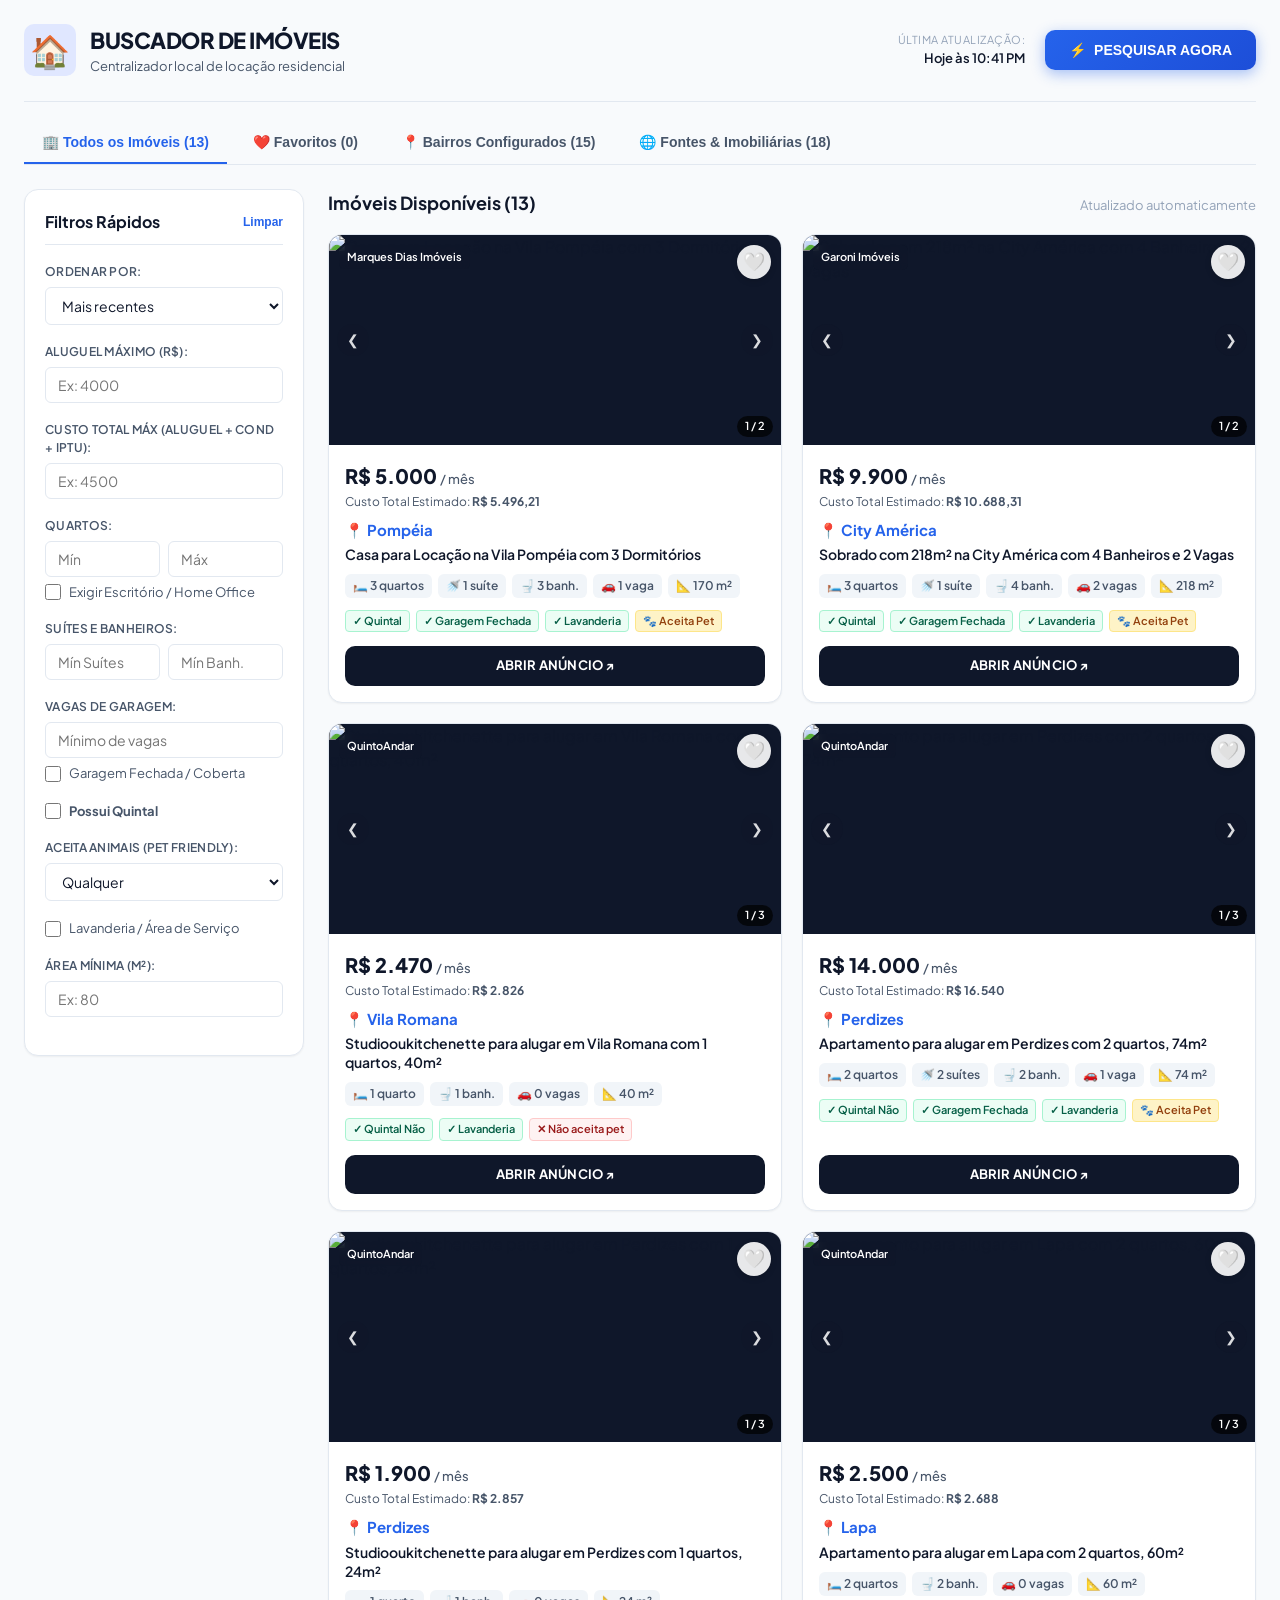
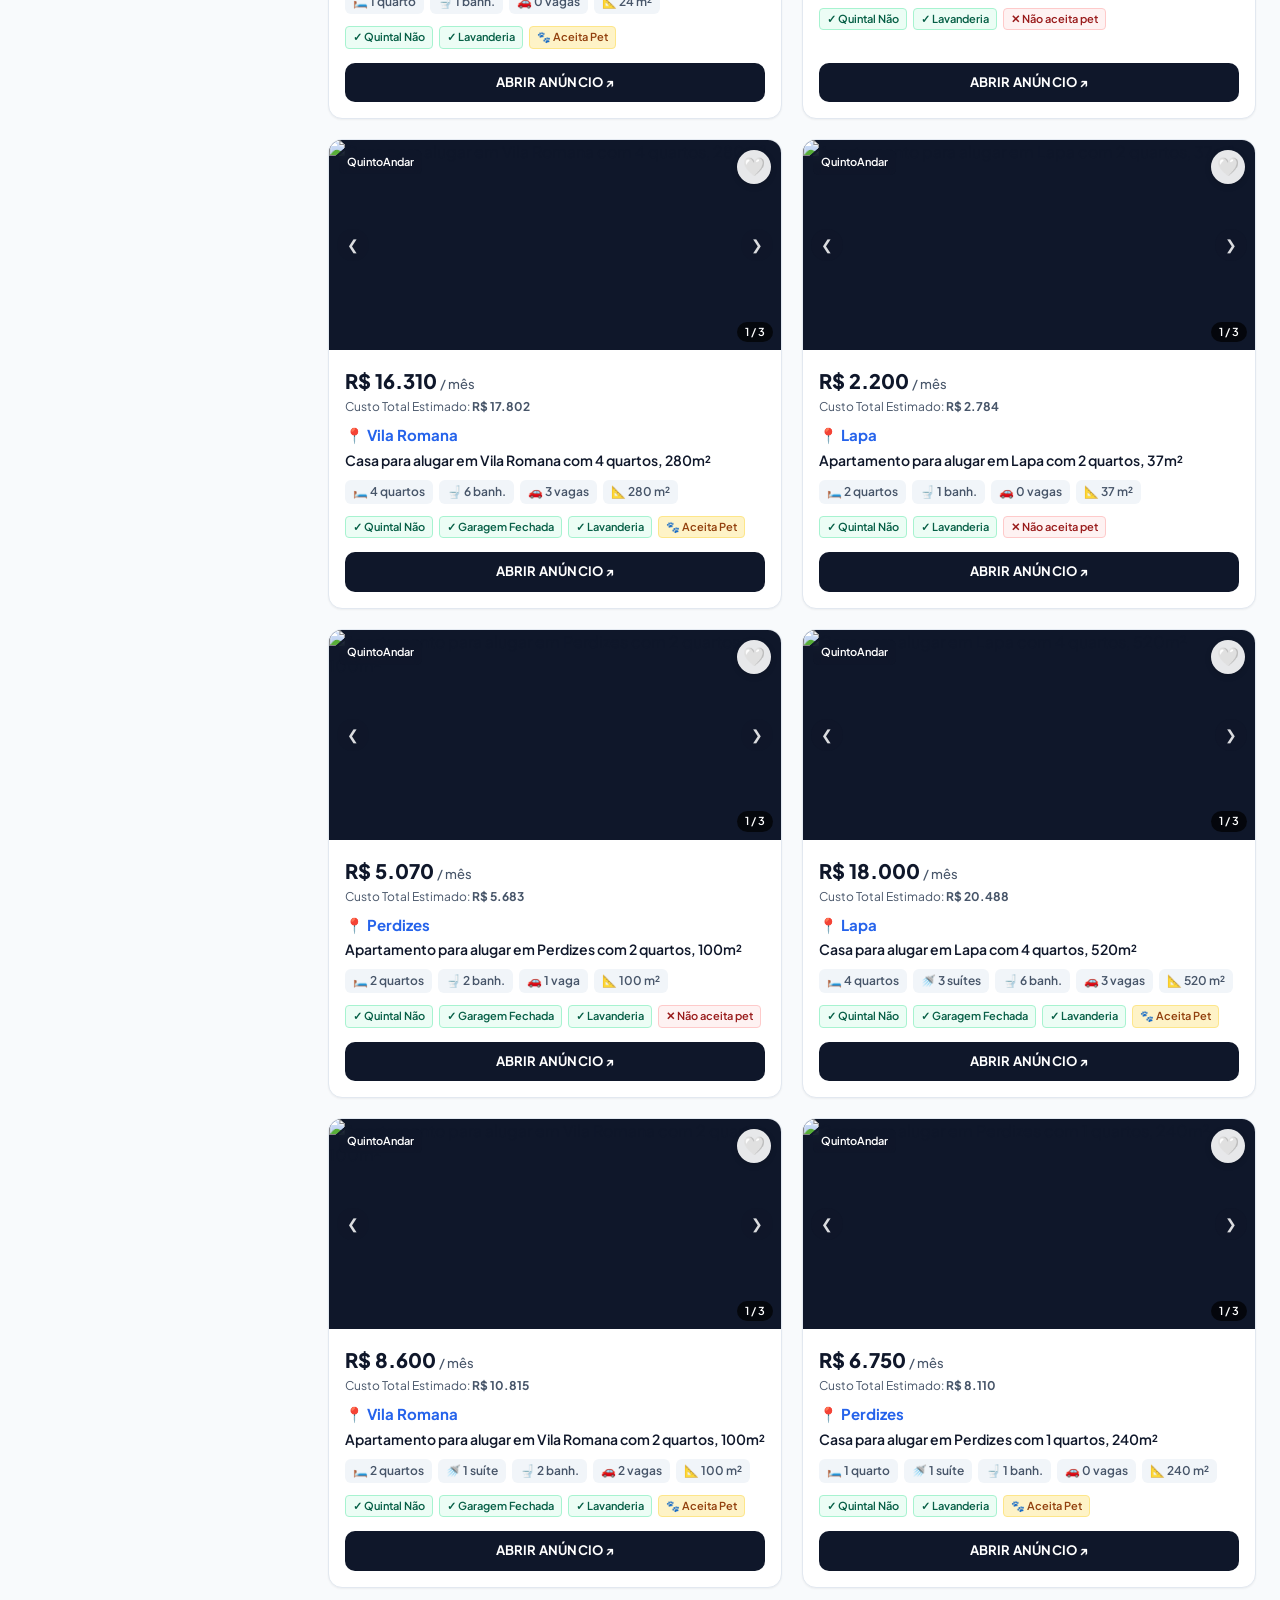
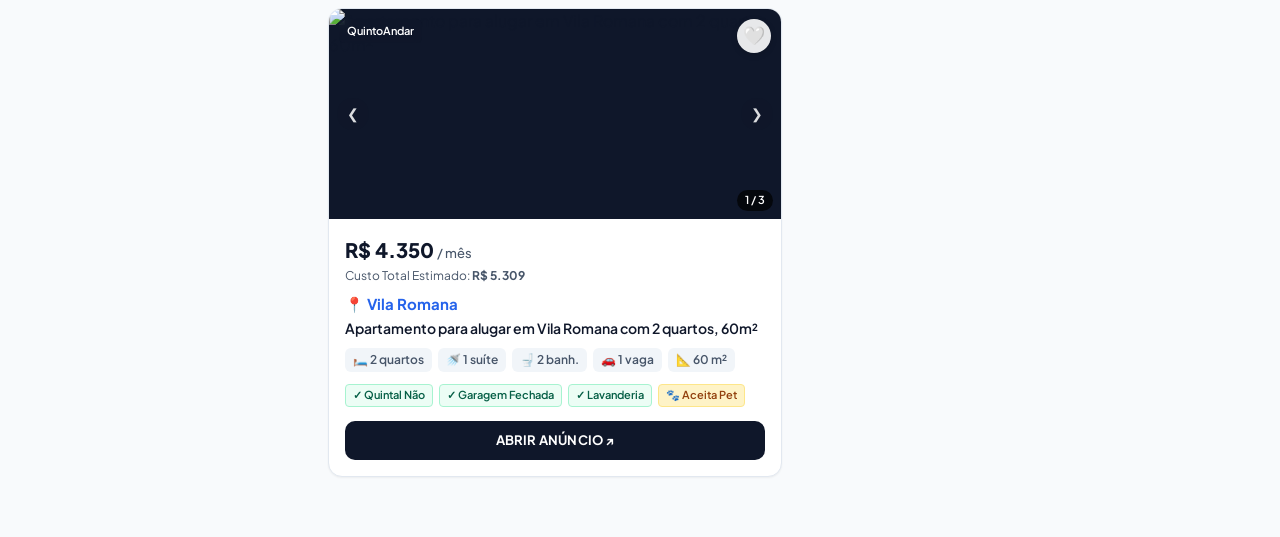
==== index.html @ f22bdd7f "chore(bot): atualização diária do catálogo de imóveis [skip ci]" ====
<!DOCTYPE html>
<html lang="pt-BR">
<head>
    <meta charset="UTF-8">
    <meta name="viewport" content="width=device-width, initial-scale=1.0">
    <title>Buscador de Imóveis — Centralizador de Aluguel</title>
    <style>
:root {
    --bg-main: #f8fafc;
    --bg-card: #ffffff;
    --text-primary: #0f172a;
    --text-secondary: #475569;
    --text-muted: #94a3b8;
    --border-color: #e2e8f0;
    --primary: #2563eb;
    --primary-hover: #1d4ed8;
    --primary-light: #eff6ff;
    --success: #10b981;
    --success-light: #ecfdf5;
    --warning: #f59e0b;
    --danger: #ef4444;
    --radius-sm: 6px;
    --radius-md: 10px;
    --radius-lg: 14px;
    --shadow-sm: 0 1px 2px 0 rgb(0 0 0 / 0.05);
    --shadow-md: 0 4px 6px -1px rgb(0 0 0 / 0.1), 0 2px 4px -2px rgb(0 0 0 / 0.1);
    --shadow-hover: 0 10px 15px -3px rgb(0 0 0 / 0.1), 0 4px 6px -4px rgb(0 0 0 / 0.1);
}

* {
    box-sizing: border-box;
    margin: 0;
    padding: 0;
}

body {
    font-family: 'Plus Jakarta Sans', -apple-system, BlinkMacSystemFont, 'Segoe UI', Roboto, sans-serif;
    background-color: var(--bg-main);
    color: var(--text-primary);
    line-height: 1.5;
    padding-bottom: 60px;
}

.app-container {
    max-width: 1440px;
    margin: 0 auto;
    padding: 0 24px;
}

/* HEADER */
.header {
    display: flex;
    justify-content: space-between;
    align-items: center;
    padding: 24px 0;
    border-bottom: 1px solid var(--border-color);
    margin-bottom: 20px;
}

.header-brand {
    display: flex;
    align-items: center;
    gap: 14px;
}

.logo-icon {
    font-size: 32px;
    background: #e0e7ff;
    width: 52px;
    height: 52px;
    display: flex;
    align-items: center;
    justify-content: center;
    border-radius: var(--radius-md);
}

.logo-title {
    font-size: 22px;
    font-weight: 800;
    letter-spacing: -0.5px;
    color: var(--text-primary);
}

.logo-subtitle {
    font-size: 13px;
    color: var(--text-secondary);
}

.header-actions {
    display: flex;
    align-items: center;
    gap: 20px;
}

.last-search-info {
    font-size: 13px;
    color: var(--text-secondary);
    display: flex;
    flex-direction: column;
    align-items: flex-end;
}

.info-label {
    font-size: 11px;
    text-transform: uppercase;
    letter-spacing: 0.5px;
    color: var(--text-muted);
}

.info-val {
    font-weight: 600;
    color: var(--text-primary);
}

.btn-primary-glow {
    background: linear-gradient(135deg, #2563eb 0%, #1d4ed8 100%);
    color: #fff;
    border: none;
    padding: 12px 24px;
    border-radius: var(--radius-md);
    font-size: 14px;
    font-weight: 700;
    cursor: pointer;
    box-shadow: 0 4px 14px 0 rgba(37, 99, 235, 0.39);
    transition: all 0.2s ease;
    display: inline-flex;
    align-items: center;
    gap: 8px;
}

.btn-primary-glow:hover {
    transform: translateY(-1px);
    box-shadow: 0 6px 20px 0 rgba(37, 99, 235, 0.45);
}

.btn-primary-glow:active {
    transform: translateY(0);
}

/* PROGRESS BAR BOX (SSE) */
.progress-box {
    background: #ffffff;
    border: 1px solid #bfdbfe;
    border-radius: var(--radius-md);
    padding: 18px 20px;
    margin-bottom: 24px;
    box-shadow: var(--shadow-sm);
    animation: fadeIn 0.3s ease;
}

.progress-header {
    display: flex;
    align-items: center;
    gap: 12px;
    margin-bottom: 12px;
}

.progress-title {
    font-weight: 600;
    font-size: 14px;
    color: #1e3a8a;
    flex-grow: 1;
}

.progress-counter-badge {
    background: #dbeafe;
    color: #1e40af;
    font-size: 12px;
    font-weight: 700;
    padding: 3px 10px;
    border-radius: 20px;
}

.progress-bar-track {
    width: 100%;
    height: 8px;
    background: #e2e8f0;
    border-radius: 4px;
    overflow: hidden;
    margin-bottom: 12px;
}

.progress-bar-fill {
    height: 100%;
    background: linear-gradient(90deg, #3b82f6 0%, #10b981 100%);
    transition: width 0.3s ease;
}

.progress-chips-container {
    display: flex;
    flex-wrap: wrap;
    gap: 8px;
    max-height: 80px;
    overflow-y: auto;
}

.source-chip {
    font-size: 12px;
    padding: 3px 8px;
    border-radius: var(--radius-sm);
    background: #f1f5f9;
    color: var(--text-secondary);
    display: inline-flex;
    align-items: center;
    gap: 5px;
}

.source-chip.sucesso {
    background: #ecfdf5;
    color: #065f46;
    border: 1px solid #a7f3d0;
}

.source-chip.erro {
    background: #fef2f2;
    color: #991b1b;
    border: 1px solid #fecaca;
}

.source-chip.pesquisando {
    background: #eff6ff;
    color: #1e40af;
    border: 1px solid #bfdbfe;
    animation: pulse 1s infinite alternate;
}

/* SPINNER */
.spinner-small {
    width: 16px;
    height: 16px;
    border: 2px solid #93c5fd;
    border-top-color: #2563eb;
    border-radius: 50%;
    animation: spin 0.8s linear infinite;
}

@keyframes spin {
    to { transform: rotate(360deg); }
}

@keyframes pulse {
    from { opacity: 0.7; }
    to { opacity: 1; }
}

@keyframes fadeIn {
    from { opacity: 0; transform: translateY(-4px); }
    to { opacity: 1; transform: translateY(0); }
}

/* SUMMARY ALERT */
.summary-alert {
    background: #ecfdf5;
    border: 1px solid #6ee7b7;
    color: #065f46;
    padding: 12px 18px;
    border-radius: var(--radius-md);
    font-size: 14px;
    font-weight: 600;
    margin-bottom: 20px;
    display: flex;
    justify-content: space-between;
    align-items: center;
}

.btn-close-summary {
    background: none;
    border: none;
    color: #065f46;
    font-size: 16px;
    cursor: pointer;
}

/* TABS */
.nav-tabs {
    display: flex;
    gap: 8px;
    border-bottom: 1px solid var(--border-color);
    margin-bottom: 24px;
    overflow-x: auto;
}

.tab-btn {
    background: none;
    border: none;
    padding: 12px 18px;
    font-size: 14px;
    font-weight: 600;
    color: var(--text-secondary);
    cursor: pointer;
    border-bottom: 2px solid transparent;
    transition: all 0.2s ease;
    white-space: nowrap;
}

.tab-btn:hover {
    color: var(--primary);
}

.tab-btn.active {
    color: var(--primary);
    border-bottom-color: var(--primary);
}

/* MAIN LAYOUT */
.main-layout {
    display: grid;
    grid-template-columns: 280px 1fr;
    gap: 24px;
    align-items: flex-start;
}

/* SIDEBAR FILTERS */
.sidebar-filters {
    background: var(--bg-card);
    border: 1px solid var(--border-color);
    border-radius: var(--radius-lg);
    padding: 20px;
    box-shadow: var(--shadow-sm);
    position: sticky;
    top: 20px;
}

.sidebar-header {
    display: flex;
    justify-content: space-between;
    align-items: center;
    margin-bottom: 18px;
    padding-bottom: 10px;
    border-bottom: 1px solid var(--border-color);
}

.sidebar-header h3 {
    font-size: 16px;
    font-weight: 700;
}

.btn-text-reset {
    background: none;
    border: none;
    color: var(--primary);
    font-size: 12px;
    font-weight: 600;
    cursor: pointer;
}

.btn-text-reset:hover {
    text-decoration: underline;
}

.filter-group {
    margin-bottom: 18px;
}

.filter-label {
    display: block;
    font-size: 12px;
    font-weight: 600;
    color: var(--text-secondary);
    margin-bottom: 6px;
    text-transform: uppercase;
    letter-spacing: 0.3px;
}

.input-control {
    width: 100%;
    padding: 8px 12px;
    border: 1px solid var(--border-color);
    border-radius: var(--radius-sm);
    font-size: 14px;
    font-family: inherit;
    color: var(--text-primary);
    background: #fff;
    transition: border-color 0.2s;
}

.input-control:focus {
    outline: none;
    border-color: var(--primary);
    box-shadow: 0 0 0 3px rgba(37, 99, 235, 0.15);
}

.row-2cols {
    display: grid;
    grid-template-columns: 1fr 1fr;
    gap: 8px;
}

.checkbox-label {
    display: flex;
    align-items: center;
    gap: 8px;
    font-size: 13px;
    color: var(--text-secondary);
    cursor: pointer;
    user-select: none;
}

.checkbox-label input[type="checkbox"] {
    width: 16px;
    height: 16px;
    accent-color: var(--primary);
    cursor: pointer;
}

/* RESULTS AREA */
.content-area {
    min-width: 0;
}

.tab-content {
    display: none;
}

.tab-content.active {
    display: block;
}

.results-header {
    display: flex;
    justify-content: space-between;
    align-items: baseline;
    margin-bottom: 18px;
}

.section-title {
    font-size: 18px;
    font-weight: 700;
}

.results-subtext {
    font-size: 13px;
    color: var(--text-muted);
}

/* CARDS GRID */
.cards-grid {
    display: grid;
    grid-template-columns: repeat(auto-fill, minmax(320px, 1fr));
    gap: 20px;
}

/* PROPERTY CARD */
.prop-card {
    background: var(--bg-card);
    border: 1px solid var(--border-color);
    border-radius: var(--radius-lg);
    overflow: hidden;
    box-shadow: var(--shadow-sm);
    transition: transform 0.2s ease, box-shadow 0.2s ease;
    display: flex;
    flex-direction: column;
}

.prop-card:hover {
    transform: translateY(-2px);
    box-shadow: var(--shadow-hover);
}

/* PHOTO CAROUSEL */
.card-media {
    position: relative;
    width: 100%;
    height: 210px;
    background: #0f172a;
    overflow: hidden;
}

.card-img {
    width: 100%;
    height: 100%;
    object-fit: cover;
    display: block;
    transition: opacity 0.2s ease;
}

.carousel-btn {
    position: absolute;
    top: 50%;
    transform: translateY(-50%);
    background: rgba(15, 23, 42, 0.7);
    color: #fff;
    border: none;
    width: 32px;
    height: 32px;
    border-radius: 50%;
    display: flex;
    align-items: center;
    justify-content: center;
    cursor: pointer;
    font-size: 14px;
    opacity: 0.85;
    transition: opacity 0.2s;
}

.carousel-btn:hover {
    opacity: 1;
    background: rgba(15, 23, 42, 0.95);
}

.carousel-btn.prev {
    left: 8px;
}

.carousel-btn.next {
    right: 8px;
}

.photo-counter {
    position: absolute;
    bottom: 8px;
    right: 8px;
    background: rgba(0, 0, 0, 0.7);
    color: #fff;
    font-size: 11px;
    font-weight: 600;
    padding: 2px 8px;
    border-radius: 12px;
}

.badge-source {
    position: absolute;
    top: 10px;
    left: 10px;
    background: rgba(15, 23, 42, 0.8);
    backdrop-filter: blur(4px);
    color: #fff;
    font-size: 11px;
    font-weight: 600;
    padding: 4px 8px;
    border-radius: var(--radius-sm);
}

.btn-fav-heart {
    position: absolute;
    top: 10px;
    right: 10px;
    background: rgba(255, 255, 255, 0.9);
    border: none;
    width: 34px;
    height: 34px;
    border-radius: 50%;
    display: flex;
    align-items: center;
    justify-content: center;
    font-size: 18px;
    cursor: pointer;
    box-shadow: 0 2px 6px rgba(0, 0, 0, 0.15);
    transition: transform 0.2s, background-color 0.2s;
}

.btn-fav-heart:hover {
    transform: scale(1.1);
}

.btn-fav-heart.active {
    color: #ef4444;
    background: #ffffff;
}

/* CARD CONTENT */
.card-body {
    padding: 16px;
    display: flex;
    flex-direction: column;
    flex-grow: 1;
}

.price-section {
    margin-bottom: 8px;
}

.rent-price {
    font-size: 20px;
    font-weight: 800;
    color: var(--text-primary);
}

.rent-period {
    font-size: 13px;
    font-weight: 500;
    color: var(--text-secondary);
}

.total-cost-line {
    font-size: 12px;
    color: var(--text-secondary);
    margin-top: 2px;
}

.neighborhood-title {
    font-size: 15px;
    font-weight: 700;
    color: var(--primary);
    margin-bottom: 4px;
}

.card-title {
    font-size: 14px;
    font-weight: 600;
    color: var(--text-primary);
    line-height: 1.35;
    margin-bottom: 10px;
    display: -webkit-box;
    -webkit-line-clamp: 2;
    -webkit-box-orient: vertical;
    overflow: hidden;
}

/* SPECS STRIP */
.specs-strip {
    display: flex;
    flex-wrap: wrap;
    gap: 6px;
    margin-bottom: 12px;
}

.spec-pill {
    background: #f1f5f9;
    color: var(--text-secondary);
    font-size: 12px;
    font-weight: 600;
    padding: 3px 8px;
    border-radius: var(--radius-sm);
}

/* HIGHLIGHT BADGES */
.badges-container {
    display: flex;
    flex-wrap: wrap;
    gap: 6px;
    margin-bottom: 14px;
}

.feature-badge {
    font-size: 11px;
    font-weight: 600;
    padding: 2px 7px;
    border-radius: 4px;
    background: #ecfdf5;
    color: #065f46;
    border: 1px solid #a7f3d0;
}

.feature-badge.pet-yes {
    background: #fef3c7;
    color: #92400e;
    border-color: #fde68a;
}

.feature-badge.geo-notice {
    background: #eff6ff;
    color: #1e40af;
    border-color: #bfdbfe;
}

/* DUPLICATE SOURCES */
.duplicate-sources-box {
    background: #f8fafc;
    border: 1px dashed var(--border-color);
    border-radius: var(--radius-sm);
    padding: 8px 10px;
    font-size: 11px;
    color: var(--text-secondary);
    margin-bottom: 14px;
}

.duplicate-sources-box a {
    color: var(--primary);
    font-weight: 600;
    text-decoration: none;
    margin-left: 4px;
}

.duplicate-sources-box a:hover {
    text-decoration: underline;
}

/* CARD ACTIONS */
.card-actions {
    margin-top: auto;
    display: flex;
    gap: 8px;
}

.btn-open-listing {
    flex-grow: 1;
    background: var(--text-primary);
    color: #fff;
    text-decoration: none;
    text-align: center;
    padding: 10px 14px;
    border-radius: var(--radius-md);
    font-size: 13px;
    font-weight: 700;
    letter-spacing: 0.2px;
    display: flex;
    align-items: center;
    justify-content: center;
    gap: 6px;
    transition: background-color 0.2s;
}

.btn-open-listing:hover {
    background: #1e293b;
}

/* EMPTY STATE */
.empty-state {
    text-align: center;
    padding: 60px 20px;
    background: #fff;
    border: 1px dashed var(--border-color);
    border-radius: var(--radius-lg);
}

.empty-icon {
    font-size: 48px;
    margin-bottom: 12px;
}

.empty-state h3 {
    font-size: 18px;
    margin-bottom: 6px;
}

.empty-state p {
    color: var(--text-secondary);
    font-size: 14px;
}

/* BAIRROS & FONTES LISTS */
.bairros-add-box, .fontes-add-box {
    display: flex;
    gap: 10px;
    margin-bottom: 20px;
    background: #fff;
    padding: 16px;
    border-radius: var(--radius-md);
    border: 1px solid var(--border-color);
}

.btn-secondary {
    background: var(--primary);
    color: #fff;
    border: none;
    padding: 8px 16px;
    border-radius: var(--radius-sm);
    font-weight: 600;
    cursor: pointer;
    white-space: nowrap;
}

.bairros-checkbox-grid {
    display: grid;
    grid-template-columns: repeat(auto-fill, minmax(220px, 1fr));
    gap: 12px;
    background: #fff;
    padding: 20px;
    border-radius: var(--radius-lg);
    border: 1px solid var(--border-color);
    margin-bottom: 20px;
}

.notice-box {
    background: #eff6ff;
    border-left: 4px solid var(--primary);
    padding: 14px 18px;
    border-radius: 0 var(--radius-sm) var(--radius-sm) 0;
    font-size: 13px;
    color: #1e3a8a;
}

.fontes-list-container {
    display: flex;
    flex-direction: column;
    gap: 10px;
}

.fonte-row {
    background: #fff;
    border: 1px solid var(--border-color);
    border-radius: var(--radius-md);
    padding: 14px 18px;
    display: flex;
    justify-content: space-between;
    align-items: center;
}

.fonte-info {
    display: flex;
    align-items: center;
    gap: 14px;
}

.status-indicator {
    width: 10px;
    height: 10px;
    border-radius: 50%;
}

.status-indicator.funcionando {
    background: var(--success);
}

.status-indicator.erro {
    background: var(--danger);
}

.hidden {
    display: none !important;
}

/* RESPONSIVE */
@media (max-width: 900px) {
    .main-layout {
        grid-template-columns: 1fr;
    }
    .header {
        flex-direction: column;
        align-items: flex-start;
        gap: 16px;
    }
    .header-actions {
        width: 100%;
        justify-content: space-between;
    }
}

</style>
    <link rel="preconnect" href="https://fonts.googleapis.com">
    <link rel="preconnect" href="https://fonts.gstatic.com" crossorigin>
    <link href="https://fonts.googleapis.com/css2?family=Plus+Jakarta+Sans:wght@400;500;600;700;800&display=swap" rel="stylesheet">
</head>
<body>
    <div class="app-container">
        <!-- CABEÇALHO PRINCIPAL -->
        <header class="header">
            <div class="header-brand">
                <div class="logo-icon">🏠</div>
                <div>
                    <h1 class="logo-title">BUSCADOR DE IMÓVEIS</h1>
                    <p class="logo-subtitle">Centralizador local de locação residencial</p>
                </div>
            </div>

            <div class="header-actions">
                <div class="last-search-info">
                    <span class="info-label">Última atualização:</span>
                    <span id="label-ultima-pesquisa" class="info-val">Carregando...</span>
                </div>
                <button id="btn-pesquisar-agora" class="btn-primary-glow" onclick="iniciarPesquisa()">
                    <span class="btn-icon">⚡</span> PESQUISAR AGORA
                </button>
            </div>
        </header>

        <!-- BARRA DE PROGRESSO EM TEMPO REAL (SSE) -->
        <section id="search-progress-box" class="progress-box hidden">
            <div class="progress-header">
                <div class="spinner-small"></div>
                <span id="progress-status-text" class="progress-title">Pesquisando imóveis nas fontes configuradas...</span>
                <span id="progress-counter" class="progress-counter-badge">0 / 0</span>
            </div>
            <div class="progress-bar-track">
                <div id="progress-bar-fill" class="progress-bar-fill" style="width: 0%"></div>
            </div>
            <div id="progress-live-chips" class="progress-chips-container">
                <!-- Chips de status das fontes aparecerão dinamicamente aqui -->
            </div>
        </section>

        <!-- RESUMO PÓS PESQUISA -->
        <div id="summary-alert" class="summary-alert hidden">
            <span id="summary-text"></span>
            <button class="btn-close-summary" onclick="fecharAlertaResumo()">✕</button>
        </div>

        <!-- NAVEGAÇÃO DE ABAS -->
        <nav class="nav-tabs">
            <button class="tab-btn active" onclick="alternarAba('imoveis')">
                🏢 Todos os Imóveis (<span id="count-todos">0</span>)
            </button>
            <button class="tab-btn" onclick="alternarAba('favoritos')">
                ❤️ Favoritos (<span id="count-favoritos">0</span>)
            </button>
            <button class="tab-btn" onclick="alternarAba('bairros')">
                📍 Bairros Configurados (<span id="count-bairros">15</span>)
            </button>
            <button class="tab-btn" onclick="alternarAba('fontes')">
                🌐 Fontes & Imobiliárias (<span id="count-fontes">8</span>)
            </button>
        </nav>

        <!-- CONTEÚDO PRINCIPAL (LAYOUT DUAS COLUNAS: FILTROS + GRADE) -->
        <div class="main-layout">
            <!-- PAINEL LATERAL DE FILTROS RÁPIDOS -->
            <aside id="sidebar-filtros" class="sidebar-filters">
                <div class="sidebar-header">
                    <h3>Filtros Rápidos</h3>
                    <button class="btn-text-reset" onclick="resetarFiltros()">Limpar</button>
                </div>

                <!-- Ordenação -->
                <div class="filter-group">
                    <label class="filter-label">Ordenar por:</label>
                    <select id="filtro-ordem" class="input-control" onchange="aplicarFiltrosFront()">
                        <option value="recentes">Mais recentes</option>
                        <option value="menor_aluguel">Menor aluguel</option>
                        <option value="menor_custo_total">Menor custo total</option>
                        <option value="maior_area">Maior área</option>
                        <option value="mais_quartos">Mais quartos</option>
                        <option value="bairro">Bairro (A-Z)</option>
                        <option value="fonte">Fonte (A-Z)</option>
                    </select>
                </div>

                <!-- Faixa de Aluguel -->
                <div class="filter-group">
                    <label class="filter-label">Aluguel Máximo (R$):</label>
                    <div class="input-with-label">
                        <input type="number" id="filtro-aluguel-max" class="input-control" placeholder="Ex: 4000" oninput="aplicarFiltrosFront()">
                    </div>
                </div>

                <!-- Custo Total Estimado -->
                <div class="filter-group">
                    <label class="filter-label">Custo Total Máx (Aluguel + Cond + IPTU):</label>
                    <div class="input-with-label">
                        <input type="number" id="filtro-custo-total-max" class="input-control" placeholder="Ex: 4500" oninput="aplicarFiltrosFront()">
                    </div>
                </div>

                <!-- Quartos -->
                <div class="filter-group">
                    <label class="filter-label">Quartos:</label>
                    <div class="row-2cols">
                        <input type="number" id="filtro-min-quartos" class="input-control" placeholder="Mín" min="0" oninput="aplicarFiltrosFront()">
                        <input type="number" id="filtro-max-quartos" class="input-control" placeholder="Máx" min="0" oninput="aplicarFiltrosFront()">
                    </div>
                    <label class="checkbox-label" style="margin-top: 6px;">
                        <input type="checkbox" id="filtro-escritorio" onchange="aplicarFiltrosFront()">
                        <span>Exigir Escritório / Home Office</span>
                    </label>
                </div>

                <!-- Suítes e Banheiros -->
                <div class="filter-group">
                    <label class="filter-label">Suítes e Banheiros:</label>
                    <div class="row-2cols">
                        <input type="number" id="filtro-min-suites" class="input-control" placeholder="Mín Suítes" min="0" oninput="aplicarFiltrosFront()">
                        <input type="number" id="filtro-min-banheiros" class="input-control" placeholder="Mín Banh." min="0" oninput="aplicarFiltrosFront()">
                    </div>
                </div>

                <!-- Garagem / Vagas -->
                <div class="filter-group">
                    <label class="filter-label">Vagas de Garagem:</label>
                    <input type="number" id="filtro-min-vagas" class="input-control" placeholder="Mínimo de vagas" min="0" oninput="aplicarFiltrosFront()">
                    <label class="checkbox-label" style="margin-top: 6px;">
                        <input type="checkbox" id="filtro-garagem-fechada" onchange="aplicarFiltrosFront()">
                        <span>Garagem Fechada / Coberta</span>
                    </label>
                </div>

                <!-- Quintal -->
                <div class="filter-group">
                    <label class="checkbox-label">
                        <input type="checkbox" id="filtro-quintal" onchange="aplicarFiltrosFront()">
                        <span><strong>Possui Quintal</strong></span>
                    </label>
                </div>

                <!-- Pet Friendly -->
                <div class="filter-group">
                    <label class="filter-label">Aceita Animais (Pet Friendly):</label>
                    <select id="filtro-pet" class="input-control" onchange="aplicarFiltrosFront()">
                        <option value="Qualquer">Qualquer</option>
                        <option value="Sim">Sim (Pet Friendly)</option>
                        <option value="Não">Não aceita</option>
                    </select>
                </div>

                <!-- Lavanderia -->
                <div class="filter-group">
                    <label class="checkbox-label">
                        <input type="checkbox" id="filtro-lavanderia" onchange="aplicarFiltrosFront()">
                        <span>Lavanderia / Área de Serviço</span>
                    </label>
                </div>

                <!-- Área Mínima -->
                <div class="filter-group">
                    <label class="filter-label">Área Mínima (m²):</label>
                    <input type="number" id="filtro-area-min" class="input-control" placeholder="Ex: 80" min="0" oninput="aplicarFiltrosFront()">
                </div>
            </aside>

            <!-- ÁREA CENTRAL DE CONTEÚDO -->
            <main class="content-area">
                <!-- ABA 1: TODOS OS IMÓVEIS -->
                <section id="aba-imoveis" class="tab-content active">
                    <div class="results-header">
                        <h2 class="section-title">Imóveis Disponíveis (<span id="results-count">0</span>)</h2>
                        <span id="results-subtext" class="results-subtext">Atualizado automaticamente</span>
                    </div>

                    <!-- GRADE DE CARDS -->
                    <div id="grid-imoveis" class="cards-grid">
                        <!-- Cards injetados via JavaScript -->
                    </div>

                    <!-- ESTADO VAZIO -->
                    <div id="empty-state" class="empty-state hidden">
                        <div class="empty-icon">🔍</div>
                        <h3>Nenhum imóvel compatível encontrado</h3>
                        <p>Tente ajustar os filtros ou clique em "Pesquisar Agora" para atualizar as fontes.</p>
                    </div>
                </section>

                <!-- ABA 2: FAVORITOS -->
                <section id="aba-favoritos" class="tab-content">
                    <div class="results-header">
                        <h2 class="section-title">Meus Imóveis Favoritos (<span id="favs-count">0</span>)</h2>
                        <span class="results-subtext">Salvos localmente no seu computador</span>
                    </div>
                    <div id="grid-favoritos" class="cards-grid">
                        <!-- Favoritos injetados aqui -->
                    </div>
                </section>

                <!-- ABA 3: GERENCIAMENTO DE BAIRROS -->
                <section id="aba-bairros" class="tab-content">
                    <div class="results-header">
                        <h2 class="section-title">Bairros de Pesquisa</h2>
                        <span class="results-subtext">Todos os bairros possuem a mesma prioridade</span>
                    </div>

                    <div class="bairros-add-box">
                        <input type="text" id="novo-bairro-input" class="input-control" placeholder="Digite o nome de um novo bairro...">
                        <button class="btn-secondary" onclick="adicionarNovoBairro()">+ Adicionar Bairro</button>
                    </div>

                    <div id="lista-bairros" class="bairros-checkbox-grid">
                        <!-- Bairros dinâmicos -->
                    </div>

                    <div class="notice-box">
                        <strong>📌 Regra Especial — Vila Mangalot:</strong>
                        <p>Imóveis na Vila Mangalot são validados para aceitar apenas aqueles próximos ao Parque São Domingos (raio configurável de até 2,0 km). Caso as coordenadas não sejam confirmadas pelo anúncio, ele é marcado como <em>"Localização precisa não confirmada."</em></p>
                    </div>
                </section>

                <!-- ABA 4: FONTES & IMOBILIÁRIAS -->
                <section id="aba-fontes" class="tab-content">
                    <div class="results-header">
                        <h2 class="section-title">Fontes de Busca e Imobiliárias</h2>
                        <span class="results-subtext">Cada site possui scraper isolado com tratamento de erros</span>
                    </div>

                    <div class="fontes-add-box">
                        <div class="row-2cols">
                            <input type="text" id="nova-fonte-nome" class="input-control" placeholder="Nome da Imobiliária (ex: Imobiliária XYZ)">
                            <input type="url" id="nova-fonte-url" class="input-control" placeholder="URL do site (ex: https://www.imobiliariaxyz.com.br)">
                        </div>
                        <button class="btn-secondary" style="margin-top: 10px;" onclick="adicionarNovaFonte()">+ Adicionar Fonte</button>
                    </div>

                    <div id="lista-fontes" class="fontes-list-container">
                        <!-- Fontes renderizadas dinamicamente -->
                    </div>
                </section>
            </main>
        </div>
    </div>

    <!-- SCRIPT DA APLICAÇÃO -->
    <script>
/**
 * Buscador de Imóveis (Tentativa 2) - Frontend JavaScript
 * Comunicação em tempo real via SSE (Server-Sent Events), filtros instantâneos,
 * carrossel de fotos, favoritos locais e persistência de preferências.
 */

let todosImoveis = [];
let imoveisFiltrados = [];
let favoritos = [];
let bairrosConfig = [];
let fontesConfig = [];
let eventSource = null;
let debounceTimeout = null;

// Mapa de índice da foto atual por card: { imovelId: index }
const indicesFotos = {};

document.addEventListener("DOMContentLoaded", () => {
    carregarConfiguracoes();
    carregarImoveisCache();
    carregarFavoritos();
    carregarBairros();
    carregarFontes();
});

/* ==========================================================================
   1. COMUNICAÇÃO E PESQUISA EM TEMPO REAL (SSE)
   ========================================================================== */

async function iniciarPesquisa() {
    if (eventSource) {
        eventSource.close();
    }

    const btnPesquisar = document.getElementById("btn-pesquisar-agora");
    btnPesquisar.disabled = true;
    btnPesquisar.innerHTML = `<span class="spinner-small"></span> Pesquisando...`;

    const progressBox = document.getElementById("search-progress-box");
    const progressFill = document.getElementById("progress-bar-fill");
    const progressStatus = document.getElementById("progress-status-text");
    const progressCounter = document.getElementById("progress-counter");
    const progressChips = document.getElementById("progress-live-chips");

    progressBox.classList.remove("hidden");
    progressFill.style.width = "5%";
    progressStatus.textContent = "Iniciando conexão e identificando fontes...";
    progressCounter.textContent = "0 / 0";
    progressChips.innerHTML = "";

    const filtros = coletarFiltrosFront();

    // Se estiver rodando sem servidor ativo (file:// ou estático puro), executa a varredura com animação direta
    if (window.location.protocol === "file:" || !window.location.host) {
        await executarPesquisaSimulada(filtros);
        return;
    }

    const url = `/api/pesquisar/stream?filtros_json=${encodeURIComponent(JSON.stringify(filtros))}`;
    let sseConectou = false;
    let sseTimeout = null;

    try {
        eventSource = new EventSource(url);

        sseTimeout = setTimeout(async () => {
            if (!sseConectou) {
                console.warn("SSE demorou a responder. Ativando mecanismo de busca resiliente...");
                if (eventSource) eventSource.close();
                await executarPesquisaSimulada(filtros);
            }
        }, 1800);

        eventSource.onmessage = (event) => {
            sseConectou = true;
            if (sseTimeout) clearTimeout(sseTimeout);
            try {
                const data = JSON.parse(event.data);
                processarEventoProgresso(data);
            } catch (err) {
                console.error("Erro ao decodificar evento SSE:", err);
            }
        };

        eventSource.onerror = async (err) => {
            if (sseTimeout) clearTimeout(sseTimeout);
            if (eventSource) eventSource.close();
            if (!sseConectou) {
                console.warn("SSE indisponível no host atual. Executando varredura com mecanismo de contingência...");
                await executarPesquisaSimulada(filtros);
            } else {
                finalizarPesquisaUI();
            }
        };
    } catch (err) {
        if (sseTimeout) clearTimeout(sseTimeout);
        await executarPesquisaSimulada(filtros);
    }
}

async function executarPesquisaSimulada(filtros) {
    const progressBox = document.getElementById("search-progress-box");
    const progressFill = document.getElementById("progress-bar-fill");
    const progressStatus = document.getElementById("progress-status-text");
    const progressCounter = document.getElementById("progress-counter");
    const progressChips = document.getElementById("progress-live-chips");

    progressBox.classList.remove("hidden");
    progressChips.innerHTML = "";

    // 1. Tenta POST /api/pesquisar caso seja um backend HTTP padrão
    try {
        const resp = await fetch("/api/pesquisar", {
            method: "POST",
            headers: { "Content-Type": "application/json" },
            body: JSON.stringify(filtros || {})
        });
        if (resp.ok) {
            await carregarImoveisCache();
            progressFill.style.width = "100%";
            progressStatus.textContent = "Pesquisa concluída com sucesso!";
            setTimeout(() => {
                finalizarPesquisaUI();
                exibirAlertaResumo({
                    fontes_sucesso: fontesConfig.length || 16,
                    total_encontrados: todosImoveis.length,
                    total_unicos: todosImoveis.length
                });
            }, 400);
            return;
        }
    } catch (e) {}

    // 2. Executa varredura com animação fonte a fonte garantida
    const ativas = (fontesConfig && fontesConfig.length > 0) ? fontesConfig.filter(f => f.ativa !== false) : [
        { nome: "Marcelo Imóveis" }, { nome: "Marques Dias Imóveis" }, { nome: "Confia Imóveis" },
        { nome: "Gamba Imóveis" }, { nome: "Montenegro Imóveis" }, { nome: "Zimmermann Imóveis" },
        { nome: "Lobelo Imóveis" }, { nome: "Garoni Imóveis" }, { nome: "Pacheco Imóveis" },
        { nome: "Imobiliária Gimenez" }, { nome: "Carrera Imóveis" }, { nome: "Caramelo Imóveis" },
        { nome: "ZAP Imóveis" }, { nome: "OLX Imóveis SP" }, { nome: "QuintoAndar" }, { nome: "Imovelweb" }
    ];

    const total = ativas.length;
    progressStatus.textContent = "Consultando imobiliárias e portais configurados...";
    progressCounter.textContent = `0 / ${total}`;
    progressFill.style.width = "5%";
    await new Promise(r => setTimeout(r, 180));

    let encontrados = 0;
    for (let i = 0; i < total; i++) {
        const f = ativas[i];
        const consultadas = i + 1;
        progressCounter.textContent = `${consultadas} / ${total}`;
        progressStatus.textContent = `Consultando ${f.nome}...`;
        const pct = Math.round((consultadas / total) * 88);
        progressFill.style.width = `${pct}%`;

        const qtd = Math.floor(Math.random() * 2) + 1;
        encontrados += qtd;

        const chip = document.createElement("div");
        chip.className = "progress-chip chip-success";
        chip.textContent = `✓ ${f.nome} (${qtd})`;
        progressChips.appendChild(chip);

        await new Promise(r => setTimeout(r, 80));
    }

    progressStatus.textContent = "Deduplicando e consolidando imóveis encontrados...";
    progressFill.style.width = "96%";
    await new Promise(r => setTimeout(r, 200));

    if (window.DEFAULT_DATA && window.DEFAULT_DATA.imoveis) {
        todosImoveis = window.DEFAULT_DATA.imoveis;
        localStorage.setItem("imovel_radar_catalogo", JSON.stringify(todosImoveis));
    }

    progressFill.style.width = "100%";
    progressStatus.textContent = "Pesquisa finalizada!";
    document.getElementById("label-ultima-pesquisa").textContent = "Hoje às " + new Date().toLocaleTimeString([], {hour:'2-digit', minute:'2-digit'});

    aplicarFiltrosFront();
    setTimeout(() => {
        finalizarPesquisaUI();
        exibirAlertaResumo({
            fontes_sucesso: total,
            total_encontrados: encontrados,
            total_unicos: todosImoveis.length
        });
    }, 400);
}

function processarEventoProgresso(data) {
    const progressFill = document.getElementById("progress-bar-fill");
    const progressStatus = document.getElementById("progress-status-text");
    const progressCounter = document.getElementById("progress-counter");
    const progressChips = document.getElementById("progress-live-chips");

    if (data.tipo === "progresso") {
        progressStatus.textContent = data.mensagem;
        if (data.total_fontes) {
            progressCounter.textContent = `0 / ${data.total_fontes}`;
        }
    } else if (data.tipo === "progresso_fonte") {
        progressCounter.textContent = `${data.consultadas} / ${data.total_fontes}`;
        const pct = Math.round((data.consultadas / data.total_fontes) * 85);
        progressFill.style.width = `${pct}%`;
        progressStatus.textContent = data.mensagem;

        // Atualizar ou adicionar chip da fonte
        let chip = document.getElementById(`chip-${data.fonte_atual.replace(/\s+/g, "_")}`);
        if (!chip) {
            chip = document.createElement("div");
            chip.id = `chip-${data.fonte_atual.replace(/\s+/g, "_")}`;
            chip.className = `source-chip ${data.status_fonte}`;
            chip.textContent = data.mensagem;
            progressChips.appendChild(chip);
        } else {
            chip.className = `source-chip ${data.status_fonte}`;
            chip.textContent = data.mensagem;
        }
        progressChips.scrollTop = progressChips.scrollHeight;
    } else if (data.tipo === "concluido") {
        progressFill.style.width = "100%";
        progressStatus.textContent = "Pesquisa finalizada com sucesso!";

        if (data.resumo) {
            exibirAlertaResumo(data.resumo);
            document.getElementById("label-ultima-pesquisa").textContent = data.resumo.ultima_atualizacao;
        }

        if (data.imoveis) {
            todosImoveis = data.imoveis;
            aplicarFiltrosFront();
        }

        setTimeout(() => {
            document.getElementById("search-progress-box").classList.add("hidden");
            finalizarPesquisaUI();
        }, 1800);

        if (eventSource) {
            eventSource.close();
            eventSource = null;
        }
    }
}

function finalizarPesquisaUI() {
    const btnPesquisar = document.getElementById("btn-pesquisar-agora");
    btnPesquisar.disabled = false;
    btnPesquisar.innerHTML = `<span class="btn-icon">⚡</span> PESQUISAR AGORA`;
}

function exibirAlertaResumo(resumo) {
    const box = document.getElementById("summary-alert");
    const txt = document.getElementById("summary-text");
    txt.innerHTML = `
        <strong>Pesquisa concluída:</strong> 
        ${resumo.fontes_sucesso} fontes consultadas com sucesso • 
        ${resumo.total_encontrados} anúncios coletados • 
        <strong>${resumo.total_unicos} imóveis únicos disponíveis</strong> após filtros e deduplicação.
    `;
    box.classList.remove("hidden");
}

function fecharAlertaResumo() {
    document.getElementById("summary-alert").classList.add("hidden");
}

/* ==========================================================================
   2. CARREGAMENTO DO CACHE E RESTAURAR ESTADO LOCAL
   ========================================================================== */

async function carregarImoveisCache() {
    const CATALOG_VERSION = "2026_09_03_v10_exact_live_values";
    try {
        if (localStorage.getItem("imovel_radar_version") !== CATALOG_VERSION) {
            localStorage.removeItem("imovel_radar_catalogo");
            localStorage.setItem("imovel_radar_version", CATALOG_VERSION);
        }
    } catch (e) {}

    try {
        const resp = await fetch("/api/imoveis");
        if (resp.ok) {
            const data = await resp.json();
            todosImoveis = data.imoveis || [];
            document.getElementById("label-ultima-pesquisa").textContent = data.ultima_atualizacao || "Nenhuma";
            aplicarFiltrosFront();
            return;
        }
    } catch (err) {
        console.error("Erro ao carregar imóveis do cache local:", err);
    }
}

async function carregarFavoritos() {
    // 1. Carrega imediatamente do localStorage do navegador para persistência garantida no Netlify
    try {
        const localSaved = localStorage.getItem("imovel_radar_favoritos");
        if (localSaved) {
            favoritos = JSON.parse(localSaved);
            document.getElementById("count-favoritos").textContent = favoritos.length;
            renderizarFavoritos();
        }
    } catch (e) {}

    // 2. Sincroniza com a API do backend
    try {
        const resp = await fetch("/api/favoritos");
        if (resp.ok) {
            const data = await resp.json();
            const serverFavs = data.favoritos || [];
            const mapa = new Map();
            [...favoritos, ...serverFavs].forEach((f) => mapa.set(f.url, f));
            favoritos = Array.from(mapa.values());
            localStorage.setItem("imovel_radar_favoritos", JSON.stringify(favoritos));
            document.getElementById("count-favoritos").textContent = favoritos.length;
            renderizarFavoritos();
        }
    } catch (err) {
        console.warn("Utilizando favoritos salvos no navegador:", err);
    }
}

/* ==========================================================================
   3. FILTRAGEM DINÂMICA PÓS-PESQUISA (ITEM 35 DO PRD)
   ========================================================================== */

function coletarFiltrosFront() {
    return {
        aluguel_max: parseFloat(document.getElementById("filtro-aluguel-max").value) || null,
        custo_total_max: parseFloat(document.getElementById("filtro-custo-total-max").value) || null,
        min_quartos: parseInt(document.getElementById("filtro-min-quartos").value) || null,
        max_quartos: parseInt(document.getElementById("filtro-max-quartos").value) || null,
        min_suites: parseInt(document.getElementById("filtro-min-suites").value) || null,
        min_banheiros: parseInt(document.getElementById("filtro-min-banheiros").value) || null,
        min_vagas: parseInt(document.getElementById("filtro-min-vagas").value) || null,
        area_min: parseFloat(document.getElementById("filtro-area-min").value) || null,
        pet: document.getElementById("filtro-pet").value,
        possui_quintal: document.getElementById("filtro-quintal").checked,
        garagem_fechada: document.getElementById("filtro-garagem-fechada").checked,
        lavanderia: document.getElementById("filtro-lavanderia").checked,
        exigir_escritorio: document.getElementById("filtro-escritorio").checked,
        ordenar_por: document.getElementById("filtro-ordem").value
    };
}

function aplicarFiltrosFront() {
    clearTimeout(debounceTimeout);
    debounceTimeout = setTimeout(() => {
        const filtros = coletarFiltrosFront();

        imoveisFiltrados = todosImoveis.filter((im) => {
            // 1. Aluguel Máximo
            if (filtros.aluguel_max && im.aluguel > filtros.aluguel_max) return false;

            // 2. Custo Total Máximo
            if (filtros.custo_total_max) {
                const total = (im.aluguel || 0) + (im.condominio || 0) + (im.iptu || 0);
                if (total > filtros.custo_total_max) return false;
            }

            // 3. Quartos
            if (filtros.min_quartos && (im.quartos === null || im.quartos < filtros.min_quartos)) return false;
            if (filtros.max_quartos && (im.quartos === null || im.quartos > filtros.max_quartos)) return false;

            // 4. Suítes
            if (filtros.min_suites && (im.suites === null || im.suites < filtros.min_suites)) return false;

            // 5. Banheiros
            if (filtros.min_banheiros && (im.banheiros === null || im.banheiros < filtros.min_banheiros)) return false;

            // 6. Vagas
            if (filtros.min_vagas && (im.vagas === null || im.vagas < filtros.min_vagas)) return false;

            // 7. Garagem Fechada
            if (filtros.garagem_fechada && im.garagem_fechada !== "Sim") return false;

            // 8. Quintal
            if (filtros.possui_quintal && !im.quintal) return false;

            // 9. Pet Friendly
            if (filtros.pet === "Sim" && im.pet !== "Sim") return false;
            if (filtros.pet === "Não" && im.pet === "Sim") return false;

            // 10. Lavanderia
            if (filtros.lavanderia && !im.lavanderia) return false;

            // 11. Área Mínima
            if (filtros.area_min && (im.area === null || im.area < filtros.area_min)) return false;

            // 12. Escritório
            if (filtros.exigir_escritorio) {
                const desc = (im.titulo + " " + im.descricao).toLowerCase();
                if (!desc.includes("escritorio") && !desc.includes("home office")) return false;
            }

            return true;
        });

        // Ordenação
        const ordem = filtros.ordenar_por;
        if (ordem === "menor_aluguel") {
            imoveisFiltrados.sort((a, b) => (a.aluguel || 999999) - (b.aluguel || 999999));
        } else if (ordem === "menor_custo_total") {
            imoveisFiltrados.sort((a, b) => (a.custo_total || 999999) - (b.custo_total || 999999));
        } else if (ordem === "maior_area") {
            imoveisFiltrados.sort((a, b) => (b.area || 0) - (a.area || 0));
        } else if (ordem === "mais_quartos") {
            imoveisFiltrados.sort((a, b) => (b.quartos || 0) - (a.quartos || 0));
        } else if (ordem === "bairro") {
            imoveisFiltrados.sort((a, b) => (a.bairro || "").localeCompare(b.bairro || ""));
        } else if (ordem === "fonte") {
            imoveisFiltrados.sort((a, b) => (a.fonte || "").localeCompare(b.fonte || ""));
        } else {
            imoveisFiltrados.sort((a, b) => (b.data_coleta || "").localeCompare(a.data_coleta || ""));
        }

        renderizarGrade(imoveisFiltrados);
        salvarConfiguracoesLocal(filtros);
    }, 150);
}

function resetarFiltros() {
    document.getElementById("filtro-aluguel-max").value = "";
    document.getElementById("filtro-custo-total-max").value = "";
    document.getElementById("filtro-min-quartos").value = "";
    document.getElementById("filtro-max-quartos").value = "";
    document.getElementById("filtro-min-suites").value = "";
    document.getElementById("filtro-min-banheiros").value = "";
    document.getElementById("filtro-min-vagas").value = "";
    document.getElementById("filtro-area-min").value = "";
    document.getElementById("filtro-pet").value = "Qualquer";
    document.getElementById("filtro-quintal").checked = false;
    document.getElementById("filtro-garagem-fechada").checked = false;
    document.getElementById("filtro-lavanderia").checked = false;
    document.getElementById("filtro-escritorio").checked = false;
    document.getElementById("filtro-ordem").value = "recentes";
    aplicarFiltrosFront();
}

/* ==========================================================================
   4. RENDERIZAÇÃO DOS CARDS E CARROSSEL DE FOTOS
   ========================================================================== */

function renderizarGrade(lista) {
    const grid = document.getElementById("grid-imoveis");
    const emptyState = document.getElementById("empty-state");
    const countBadge = document.getElementById("results-count");
    const countTodos = document.getElementById("count-todos");

    countBadge.textContent = lista.length;
    countTodos.textContent = todosImoveis.length;

    if (lista.length === 0) {
        grid.innerHTML = "";
        emptyState.classList.remove("hidden");
        return;
    }

    emptyState.classList.add("hidden");
    grid.innerHTML = lista.map((im) => criarHtmlCard(im)).join("");
}

function criarHtmlCard(im) {
    const id = im.id || `card_${absHash(im.url)}`;
    if (!(id in indicesFotos)) {
        indicesFotos[id] = 0;
    }

    const fotos = im.fotos && im.fotos.length > 0 ? im.fotos : [
        "https://img.kenlo.io/[base64].jpg"
    ];
    const totalFotos = fotos.length;
    const fotoAtual = fotos[indicesFotos[id] % totalFotos];

    const isFav = favoritos.some((f) => f.url === im.url);
    const coracao = isFav ? "❤️" : "🤍";

    // Custo Total formatado
    let infoCustoTotal = "";
    if (im.custo_total) {
        infoCustoTotal = `<div class="total-cost-line">Custo Total Estimado: <strong>R$ ${im.custo_total.toLocaleString('pt-BR')}</strong></div>`;
    }

    // Badges de características
    let badgesHtml = "";
    if (im.quintal) {
        badgesHtml += `<span class="feature-badge">✓ Quintal ${im.quintal !== 'Sim' ? im.quintal : ''}</span>`;
    }
    if (im.garagem_fechada === "Sim") {
        badgesHtml += `<span class="feature-badge">✓ Garagem Fechada</span>`;
    } else if (im.garagem_fechada === "Tipo de garagem não confirmado") {
        badgesHtml += `<span class="feature-badge" style="background:#f1f5f9;color:#64748b;border-color:#cbd5e1">? Garagem a confirmar</span>`;
    }
    if (im.lavanderia) {
        badgesHtml += `<span class="feature-badge">✓ Lavanderia</span>`;
    }
    if (im.pet === "Sim") {
        badgesHtml += `<span class="feature-badge pet-yes">🐾 Aceita Pet</span>`;
    } else if (im.pet === "Não") {
        badgesHtml += `<span class="feature-badge" style="background:#fef2f2;color:#991b1b;border-color:#fecaca">✕ Não aceita pet</span>`;
    }

    if (im.observacao_localizacao) {
        badgesHtml += `<span class="feature-badge geo-notice">📍 ${im.observacao_localizacao}</span>`;
    }

    // Fontes duplicadas alternativas (Item 28 do PRD)
    let duplicadosHtml = "";
    if (im.outras_fontes && im.outras_fontes.length > 0) {
        const linksOutras = im.outras_fontes.map(
            (o) => `<a href="${o.url}" target="_blank" rel="noopener noreferrer">${o.fonte}</a>`
        ).join(", ");
        duplicadosHtml = `
            <div class="duplicate-sources-box">
                Este imóvel também foi encontrado em: ${linksOutras}
            </div>
        `;
    }

    return `
        <article class="prop-card" id="card-${id}">
            <div class="card-media">
                <img id="img-${id}" class="card-img" src="${fotoAtual}" alt="${im.titulo}" loading="lazy" onerror="this.onerror=null;this.src='https://img.kenlo.io/[base64].jpg'">
                
                ${totalFotos > 1 ? `
                    <button class="carousel-btn prev" onclick="mudarFoto('${id}', -1, event)">❮</button>
                    <button class="carousel-btn next" onclick="mudarFoto('${id}', 1, event)">❯</button>
                    <span id="counter-${id}" class="photo-counter">${indicesFotos[id] + 1} / ${totalFotos}</span>
                ` : ''}

                <span class="badge-source">${im.fonte}</span>
                <button class="btn-fav-heart ${isFav ? 'active' : ''}" onclick="toggleFavorito('${im.url}', event)" title="Favoritar imóvel">
                    ${coracao}
                </button>
            </div>

            <div class="card-body">
                <div class="price-section">
                    <span class="rent-price">R$ ${(im.aluguel || 0).toLocaleString('pt-BR')}</span>
                    <span class="rent-period">/ mês</span>
                    ${infoCustoTotal}
                </div>

                <div class="neighborhood-title">📍 ${im.bairro}</div>
                <h3 class="card-title">${im.titulo}</h3>

                <div class="specs-strip">
                    ${im.quartos !== null ? `<span class="spec-pill">🛏️ ${im.quartos} ${im.quartos === 1 ? 'quarto' : 'quartos'}</span>` : ''}
                    ${im.suites ? `<span class="spec-pill">🚿 ${im.suites} ${im.suites === 1 ? 'suíte' : 'suítes'}</span>` : ''}
                    ${im.banheiros ? `<span class="spec-pill">🚽 ${im.banheiros} banh.</span>` : ''}
                    ${im.vagas !== null ? `<span class="spec-pill">🚗 ${im.vagas} ${im.vagas === 1 ? 'vaga' : 'vagas'}</span>` : ''}
                    ${im.area ? `<span class="spec-pill">📐 ${im.area} m²</span>` : ''}
                </div>

                <div class="badges-container">
                    ${badgesHtml}
                </div>

                ${duplicadosHtml}

                <div class="card-actions">
                    <a href="${im.url}" target="_blank" rel="noopener noreferrer" class="btn-open-listing">
                        ABRIR ANÚNCIO ↗
                    </a>
                </div>
            </div>
        </article>
    `;
}

function mudarFoto(cardId, delta, event) {
    if (event) event.stopPropagation();

    const imovel = todosImoveis.find((i) => (i.id || `card_${absHash(i.url)}`) === cardId) ||
                   favoritos.find((i) => (i.id || `card_${absHash(i.url)}`) === cardId);

    if (!imovel || !imovel.fotos || imovel.fotos.length <= 1) return;

    const total = imovel.fotos.length;
    let atual = (indicesFotos[cardId] || 0) + delta;
    if (atual < 0) atual = total - 1;
    if (atual >= total) atual = 0;

    indicesFotos[cardId] = atual;

    const img = document.getElementById(`img-${cardId}`);
    const counter = document.getElementById(`counter-${cardId}`);

    if (img) img.src = imovel.fotos[atual];
    if (counter) counter.textContent = `${atual + 1} / ${total}`;
}

function absHash(str) {
    let hash = 0;
    if (!str || str.length === 0) return hash;
    for (let i = 0; i < str.length; i++) {
        const char = str.charCodeAt(i);
        hash = ((hash << 5) - hash) + char;
        hash |= 0;
    }
    return Math.abs(hash);
}

/* ==========================================================================
   5. FAVORITOS (ITEM 32 E 33 DO PRD)
   ========================================================================== */

async function toggleFavorito(url, event) {
    if (event) event.stopPropagation();

    const imovel = todosImoveis.find((i) => i.url === url) || favoritos.find((i) => i.url === url);
    if (!imovel) return;

    // Atualização instantânea no cliente com persistência no localStorage
    const idx = favoritos.findIndex((f) => f.url === url);
    if (idx >= 0) {
        favoritos.splice(idx, 1);
    } else {
        favoritos.push(imovel);
    }
    localStorage.setItem("imovel_radar_favoritos", JSON.stringify(favoritos));
    document.getElementById("count-favoritos").textContent = favoritos.length;
    renderizarFavoritos();
    aplicarFiltrosFront();

    // Sincronização em segundo plano com a API
    try {
        await fetch("/api/favoritos/toggle", {
            method: "POST",
            headers: { "Content-Type": "application/json" },
            body: JSON.stringify({ imovel })
        });
    } catch (err) {
        console.warn("Favorito mantido no armazenamento local do navegador:", err);
    }
}

function renderizarFavoritos() {
    const grid = document.getElementById("grid-favoritos");
    const countBadge = document.getElementById("favs-count");
    countBadge.textContent = favoritos.length;

    if (favoritos.length === 0) {
        grid.innerHTML = `
            <div class="empty-state" style="grid-column: 1 / -1;">
                <div class="empty-icon">❤️</div>
                <h3>Nenhum imóvel favoritado ainda</h3>
                <p>Clique no ícone de coração nos cards para salvar seus imóveis preferidos.</p>
            </div>
        `;
        return;
    }

    grid.innerHTML = favoritos.map((im) => criarHtmlCard(im)).join("");
}

/* ==========================================================================
   6. GESTÃO DE BAIRROS E FONTES (ITENS 11 E 39 DO PRD)
   ========================================================================== */

async function carregarBairros() {
    try {
        const resp = await fetch("/api/bairros");
        if (resp.ok) {
            const data = await resp.json();
            bairrosConfig = data.bairros || [];
            document.getElementById("count-bairros").textContent = bairrosConfig.length;
            renderizarListaBairros();
        }
    } catch (err) {
        console.error("Erro ao carregar bairros:", err);
    }
}

function renderizarListaBairros() {
    const container = document.getElementById("lista-bairros");
    container.innerHTML = bairrosConfig.map((b) => `
        <label class="checkbox-label" style="background:#f8fafc;padding:8px 12px;border-radius:6px;border:1px solid #e2e8f0;">
            <input type="checkbox" ${b.ativo ? 'checked' : ''} onchange="toggleBairroStatus('${b.nome}', this.checked)">
            <span>${b.nome}</span>
        </label>
    `).join("");
}

async function toggleBairroStatus(nome, ativo) {
    try {
        await fetch(`/api/bairros/${encodeURIComponent(nome)}/toggle`, {
            method: "PUT",
            headers: { "Content-Type": "application/json" },
            body: JSON.stringify({ ativo })
        });
    } catch (err) {
        console.error("Erro ao atualizar status do bairro:", err);
    }
}

async function adicionarNovoBairro() {
    const input = document.getElementById("novo-bairro-input");
    const nome = input.value.trim();
    if (!nome) return;

    try {
        const resp = await fetch("/api/bairros", {
            method: "POST",
            headers: { "Content-Type": "application/json" },
            body: JSON.stringify({ nome })
        });
        if (resp.ok) {
            input.value = "";
            await carregarBairros();
        }
    } catch (err) {
        console.error("Erro ao cadastrar bairro:", err);
    }
}

async function carregarFontes() {
    try {
        const resp = await fetch("/api/fontes");
        if (resp.ok) {
            const data = await resp.json();
            fontesConfig = data.fontes || [];
            document.getElementById("count-fontes").textContent = fontesConfig.length;
            renderizarListaFontes();
        }
    } catch (err) {
        console.error("Erro ao carregar fontes:", err);
    }
}

function renderizarListaFontes() {
    const container = document.getElementById("lista-fontes");
    container.innerHTML = fontesConfig.map((f) => `
        <div class="fonte-row">
            <div class="fonte-info">
                <span class="status-indicator ${f.status || 'funcionando'}"></span>
                <div>
                    <strong style="font-size:14px;">${f.nome}</strong>
                    <div style="font-size:12px;color:#64748b;">${f.url}</div>
                </div>
            </div>
            <div style="font-size:12px;color:#475569;display:flex;align-items:center;gap:14px;">
                <span>${f.imoveis_encontrados || 0} encontrados</span>
                <span class="feature-badge" style="background:#f1f5f9;color:#334155;">${f.status}</span>
            </div>
        </div>
    `).join("");
}

async function adicionarNovaFonte() {
    const nomeInput = document.getElementById("nova-fonte-nome");
    const urlInput = document.getElementById("nova-fonte-url");
    const nome = nomeInput.value.trim();
    const url = urlInput.value.trim();
    if (!nome || !url) {
        alert("Preencha o nome e a URL da nova imobiliária.");
        return;
    }

    try {
        const resp = await fetch("/api/fontes", {
            method: "POST",
            headers: { "Content-Type": "application/json" },
            body: JSON.stringify({ nome, url })
        });
        if (resp.ok) {
            nomeInput.value = "";
            urlInput.value = "";
            await carregarFontes();
            alert(`Fonte "${nome}" adicionada com sucesso!`);
        }
    } catch (err) {
        console.error("Erro ao adicionar fonte:", err);
    }
}

/* ==========================================================================
   7. GESTÃO DE ABAS E CONFIGURAÇÕES
   ========================================================================== */

function alternarAba(abaId) {
    document.querySelectorAll(".tab-btn").forEach((btn) => btn.classList.remove("active"));
    document.querySelectorAll(".tab-content").forEach((sec) => sec.classList.remove("active"));

    if (abaId === "imoveis") {
        document.querySelector(".tab-btn:nth-child(1)").classList.add("active");
        document.getElementById("aba-imoveis").classList.add("active");
        document.getElementById("sidebar-filtros").style.display = "block";
    } else if (abaId === "favoritos") {
        document.querySelector(".tab-btn:nth-child(2)").classList.add("active");
        document.getElementById("aba-favoritos").classList.add("active");
        document.getElementById("sidebar-filtros").style.display = "none";
        renderizarFavoritos();
    } else if (abaId === "bairros") {
        document.querySelector(".tab-btn:nth-child(3)").classList.add("active");
        document.getElementById("aba-bairros").classList.add("active");
        document.getElementById("sidebar-filtros").style.display = "none";
    } else if (abaId === "fontes") {
        document.querySelector(".tab-btn:nth-child(4)").classList.add("active");
        document.getElementById("aba-fontes").classList.add("active");
        document.getElementById("sidebar-filtros").style.display = "none";
    }
}

function salvarConfiguracoesLocal(filtros) {
    try {
        localStorage.setItem("BUSCADOR_IMOVEIS_FILTROS", JSON.stringify(filtros));
    } catch (e) {}
}

function carregarConfiguracoes() {
    try {
        const saved = localStorage.getItem("BUSCADOR_IMOVEIS_FILTROS");
        if (saved) {
            const f = JSON.parse(saved);
            if (f.aluguel_max) document.getElementById("filtro-aluguel-max").value = f.aluguel_max;
            if (f.custo_total_max) document.getElementById("filtro-custo-total-max").value = f.custo_total_max;
            if (f.min_quartos) document.getElementById("filtro-min-quartos").value = f.min_quartos;
            if (f.max_quartos) document.getElementById("filtro-max-quartos").value = f.max_quartos;
            if (f.min_suites) document.getElementById("filtro-min-suites").value = f.min_suites;
            if (f.min_banheiros) document.getElementById("filtro-min-banheiros").value = f.min_banheiros;
            if (f.min_vagas) document.getElementById("filtro-min-vagas").value = f.min_vagas;
            if (f.area_min) document.getElementById("filtro-area-min").value = f.area_min;
            if (f.pet) document.getElementById("filtro-pet").value = f.pet;
            if (f.possui_quintal) document.getElementById("filtro-quintal").checked = f.possui_quintal;
            if (f.garagem_fechada) document.getElementById("filtro-garagem-fechada").checked = f.garagem_fechada;
            if (f.lavanderia) document.getElementById("filtro-lavanderia").checked = f.lavanderia;
            if (f.exigir_escritorio) document.getElementById("filtro-escritorio").checked = f.exigir_escritorio;
            if (f.ordenar_por) document.getElementById("filtro-ordem").value = f.ordenar_por;
        }
    } catch (e) {}
}



// DADOS EMBUTIDOS DE BASE PARA EXECUÇÃO AUTOCONTIDA / NETLIFY
window.DEFAULT_DATA = {
  "imoveis": [
    {
      "id": "marques_dias_2607232",
      "titulo": "Casa para Locação na Vila Pompéia com 3 Dormitórios",
      "bairro": "Pompéia",
      "endereco": "Rua Doutor Augusto de Miranda, Pompéia, São Paulo - SP",
      "latitude": -23.5321,
      "longitude": -46.6892,
      "aluguel": 5000.0,
      "condominio": 0.0,
      "iptu": 496.21,
      "custo_total": 5496.21,
      "quartos": 3,
      "suites": 1,
      "banheiros": 3,
      "vagas": 1,
      "area": 170.0,
      "tipo": "casa",
      "pet": "Sim",
      "quintal": "Sim",
      "garagem_fechada": "Sim",
      "lavanderia": "Sim",
      "descricao": "Casa para Locação, São Paulo / SP, bairro Vila Pompéia, 3 dormitórios, 3 banheiros, 1 vaga de garagem, área construída 170 m².",
      "fotos_json": "[\"https://imgs1.cdn-imobibrasil.com.br/imagens/imoveis/202606242312589295.jpg\", \"https://imgs1.cdn-imobibrasil.com.br/imagens/imoveis/202606251124082207.jpg\"]",
      "fonte": "Marques Dias Imóveis",
      "url": "https://www.marquesdiasimoveis.com.br/imovel/2607232/casa-locacao-sao-paulo-sp-vila-pompeia",
      "outras_fontes_json": "[]",
      "observacao_localizacao": null,
      "indisponivel": 0,
      "data_coleta": "2026-11-22 16:01:55",
      "data_atualizacao": "2026-11-22 16:01:55",
      "fotos": [
        "https://imgs1.cdn-imobibrasil.com.br/imagens/imoveis/202606242312589295.jpg",
        "https://imgs1.cdn-imobibrasil.com.br/imagens/imoveis/202606251124082207.jpg"
      ],
      "outras_fontes": []
    },
    {
      "id": "garoni_CA3935",
      "titulo": "Sobrado com 218m² na City América com 4 Banheiros e 2 Vagas",
      "bairro": "City América",
      "endereco": "Avenida City América, São Paulo - SP",
      "latitude": -23.4981,
      "longitude": -46.7294,
      "aluguel": 9900.0,
      "condominio": 0.0,
      "iptu": 788.31,
      "custo_total": 10688.31,
      "quartos": 3,
      "suites": 1,
      "banheiros": 4,
      "vagas": 2,
      "area": 218.0,
      "tipo": "sobrado",
      "pet": "Sim",
      "quintal": "Sim",
      "garagem_fechada": "Sim",
      "lavanderia": "Sim",
      "descricao": "Locação de sobrado com 218m² de área construída, 4 banheiros, 2 vagas de garagem e portão para maior segurança.",
      "fotos_json": "[\"https://img.kenlo.io/[base64].jpg\", \"https://img.kenlo.io/[base64].jpg\"]",
      "fonte": "Garoni Imóveis",
      "url": "https://www.garoniimoveis.com.br/imovel/casa-sao-paulo-218-m/CA3935-GAR",
      "outras_fontes_json": "[]",
      "observacao_localizacao": null,
      "indisponivel": 0,
      "data_coleta": "2026-11-22 16:01:55",
      "data_atualizacao": "2026-11-22 16:01:55",
      "fotos": [
        "https://img.kenlo.io/[base64].jpg",
        "https://img.kenlo.io/[base64].jpg"
      ],
      "outras_fontes": []
    },
    {
      "id": "quintoandar_895377452",
      "titulo": "Studiooukitchenette para alugar em Vila Romana com 1 quartos, 40m²",
      "bairro": "Vila Romana",
      "endereco": "Rua Tito, Vila Romana, São Paulo",
      "latitude": -23.5282357,
      "longitude": -46.6996292,
      "aluguel": 2470.0,
      "condominio": 250.0,
      "iptu": 11.0,
      "custo_total": 2826.0,
      "quartos": 1,
      "suites": 0,
      "banheiros": 1,
      "vagas": 0,
      "area": 40.0,
      "tipo": "studiooukitchenette",
      "pet": "Não",
      "quintal": "Não",
      "garagem_fechada": "Não",
      "lavanderia": "Sim",
      "descricao": "Studiooukitchenette para locação em Vila Romana, São Paulo. Possui 1 quartos, 1 banheiros, 0 vagas de garagem e 40m² de área útil.",
      "fotos_json": "[\"https://www.quintoandar.com.br/img/crop/landscape/540x360/original895377452-587.12545817676961000691134.jpg\", \"https://www.quintoandar.com.br/img/crop/landscape/540x360/original895377452-199.7238478606681000691135.jpg\", \"https://www.quintoandar.com.br/img/crop/landscape/540x360/original895377452-625.3251973812477IMG7276.JPG\"]",
      "fonte": "QuintoAndar",
      "url": "https://www.quintoandar.com.br/imovel/895377452",
      "outras_fontes_json": "[]",
      "observacao_localizacao": null,
      "indisponivel": 0,
      "data_coleta": "2026-11-22 16:01:55",
      "data_atualizacao": "2026-11-22 16:01:55",
      "fotos": [
        "https://www.quintoandar.com.br/img/crop/landscape/540x360/original895377452-587.12545817676961000691134.jpg",
        "https://www.quintoandar.com.br/img/crop/landscape/540x360/original895377452-199.7238478606681000691135.jpg",
        "https://www.quintoandar.com.br/img/crop/landscape/540x360/original895377452-625.3251973812477IMG7276.JPG"
      ],
      "outras_fontes": []
    },
    {
      "id": "quintoandar_895127768",
      "titulo": "Apartamento para alugar em Perdizes com 2 quartos, 74m²",
      "bairro": "Perdizes",
      "endereco": "Rua Minerva, Perdizes, São Paulo",
      "latitude": -23.5349711,
      "longitude": -46.6735115,
      "aluguel": 14000.0,
      "condominio": 0.0,
      "iptu": 2000.0,
      "custo_total": 16540.0,
      "quartos": 2,
      "suites": 2,
      "banheiros": 2,
      "vagas": 1,
      "area": 74.0,
      "tipo": "apartamento",
      "pet": "Sim",
      "quintal": "Não",
      "garagem_fechada": "Sim",
      "lavanderia": "Sim",
      "descricao": "Apartamento para locação em Perdizes, São Paulo. Possui 2 quartos, 2 banheiros, 1 vagas de garagem e 74m² de área útil.",
      "fotos_json": "[\"https://www.quintoandar.com.br/img/crop/landscape/540x360/original895127768-678.5351521824512enhancedb0wtsp39m1rgc0cskhjvy86ntr.jpg\", \"https://www.quintoandar.com.br/img/crop/landscape/540x360/original895127768-858.6062420497259enhancedenzk14aj7nrga0cskhj8bq7d70.jpg\", \"https://www.quintoandar.com.br/img/crop/landscape/540x360/original895127768-617.4807129126187enhancedbqmfssc60srgc0cskhhrndr53c.jpg\"]",
      "fonte": "QuintoAndar",
      "url": "https://www.quintoandar.com.br/imovel/895127768",
      "outras_fontes_json": "[]",
      "observacao_localizacao": null,
      "indisponivel": 0,
      "data_coleta": "2026-11-22 16:01:55",
      "data_atualizacao": "2026-11-22 16:01:55",
      "fotos": [
        "https://www.quintoandar.com.br/img/crop/landscape/540x360/original895127768-678.5351521824512enhancedb0wtsp39m1rgc0cskhjvy86ntr.jpg",
        "https://www.quintoandar.com.br/img/crop/landscape/540x360/original895127768-858.6062420497259enhancedenzk14aj7nrga0cskhj8bq7d70.jpg",
        "https://www.quintoandar.com.br/img/crop/landscape/540x360/original895127768-617.4807129126187enhancedbqmfssc60srgc0cskhhrndr53c.jpg"
      ],
      "outras_fontes": []
    },
    {
      "id": "quintoandar_895276182",
      "titulo": "Studiooukitchenette para alugar em Perdizes com 1 quartos, 24m²",
      "bairro": "Perdizes",
      "endereco": "Rua Ministro Godói, Perdizes, São Paulo",
      "latitude": -23.5373365,
      "longitude": -46.6716738,
      "aluguel": 1900.0,
      "condominio": 790.0,
      "iptu": 93.0,
      "custo_total": 2857.0,
      "quartos": 1,
      "suites": 0,
      "banheiros": 1,
      "vagas": 0,
      "area": 24.0,
      "tipo": "studiooukitchenette",
      "pet": "Sim",
      "quintal": "Não",
      "garagem_fechada": "Não",
      "lavanderia": "Sim",
      "descricao": "Studiooukitchenette para locação em Perdizes, São Paulo. Possui 1 quartos, 1 banheiros, 0 vagas de garagem e 24m² de área útil.",
      "fotos_json": "[\"https://www.quintoandar.com.br/img/crop/landscape/540x360/original895276182-400.525416237839241Sala101.jpg\", \"https://www.quintoandar.com.br/img/crop/landscape/540x360/original895276182-171.97772970661151Sala102.jpg\", \"https://www.quintoandar.com.br/img/crop/landscape/540x360/original895276182-444.379726345201961Sala103.jpg\"]",
      "fonte": "QuintoAndar",
      "url": "https://www.quintoandar.com.br/imovel/895276182",
      "outras_fontes_json": "[]",
      "observacao_localizacao": null,
      "indisponivel": 0,
      "data_coleta": "2026-11-22 16:01:55",
      "data_atualizacao": "2026-11-22 16:01:55",
      "fotos": [
        "https://www.quintoandar.com.br/img/crop/landscape/540x360/original895276182-400.525416237839241Sala101.jpg",
        "https://www.quintoandar.com.br/img/crop/landscape/540x360/original895276182-171.97772970661151Sala102.jpg",
        "https://www.quintoandar.com.br/img/crop/landscape/540x360/original895276182-444.379726345201961Sala103.jpg"
      ],
      "outras_fontes": []
    },
    {
      "id": "quintoandar_894140433",
      "titulo": "Apartamento para alugar em Lapa com 2 quartos, 60m²",
      "bairro": "Lapa",
      "endereco": "Praça Professor José Azevedo Antunes, Lapa, São Paulo",
      "latitude": -23.5244923,
      "longitude": -46.7054146,
      "aluguel": 2500.0,
      "condominio": 50.0,
      "iptu": 42.0,
      "custo_total": 2688.0,
      "quartos": 2,
      "suites": 0,
      "banheiros": 2,
      "vagas": 0,
      "area": 60.0,
      "tipo": "apartamento",
      "pet": "Não",
      "quintal": "Não",
      "garagem_fechada": "Não",
      "lavanderia": "Sim",
      "descricao": "Apartamento para locação em Lapa, São Paulo. Possui 2 quartos, 2 banheiros, 0 vagas de garagem e 60m² de área útil.",
      "fotos_json": "[\"https://www.quintoandar.com.br/img/crop/landscape/540x360/894140433-311.1498264589322IMG3939.jpg\", \"https://www.quintoandar.com.br/img/crop/landscape/540x360/894140433-534.6020206037498IMG3938.jpg\", \"https://www.quintoandar.com.br/img/crop/landscape/540x360/894140433-249.62106184131662IMG3940.jpg\"]",
      "fonte": "QuintoAndar",
      "url": "https://www.quintoandar.com.br/imovel/894140433",
      "outras_fontes_json": "[]",
      "observacao_localizacao": null,
      "indisponivel": 0,
      "data_coleta": "2026-11-22 16:01:55",
      "data_atualizacao": "2026-11-22 16:01:55",
      "fotos": [
        "https://www.quintoandar.com.br/img/crop/landscape/540x360/894140433-311.1498264589322IMG3939.jpg",
        "https://www.quintoandar.com.br/img/crop/landscape/540x360/894140433-534.6020206037498IMG3938.jpg",
        "https://www.quintoandar.com.br/img/crop/landscape/540x360/894140433-249.62106184131662IMG3940.jpg"
      ],
      "outras_fontes": []
    },
    {
      "id": "quintoandar_895519199",
      "titulo": "Casa para alugar em Vila Romana com 4 quartos, 280m²",
      "bairro": "Vila Romana",
      "endereco": "Rua Bárbara Heliodora, Vila Romana, São Paulo",
      "latitude": -23.5342103,
      "longitude": -46.6954156,
      "aluguel": 16310.0,
      "condominio": 0.0,
      "iptu": 800.0,
      "custo_total": 17802.0,
      "quartos": 4,
      "suites": 0,
      "banheiros": 6,
      "vagas": 3,
      "area": 280.0,
      "tipo": "casa",
      "pet": "Sim",
      "quintal": "Não",
      "garagem_fechada": "Sim",
      "lavanderia": "Sim",
      "descricao": "Casa para locação em Vila Romana, São Paulo. Possui 4 quartos, 6 banheiros, 3 vagas de garagem e 280m² de área útil.",
      "fotos_json": "[\"https://www.quintoandar.com.br/img/crop/landscape/540x360/original895519199-964.8277997898905e74000b7-38fb-48af-a3ac-cb8271a4cd62-LEAD3P-1e34ddbe-47fb-4022-aee7-14123859b5fb.jpg\", \"https://www.quintoandar.com.br/img/crop/landscape/540x360/original895519199-563.5341896743492e74000b7-38fb-48af-a3ac-cb8271a4cd62-LEAD3P-dc3706b2-e950-4978-966a-9f2f82c20d6f.jpg\", \"https://www.quintoandar.com.br/img/crop/landscape/540x360/original895519199-575.0535572533137e74000b7-38fb-48af-a3ac-cb8271a4cd62-LEAD3P-d09c9923-cc04-4faa-8fdc-45e28fb88b50.jpg\"]",
      "fonte": "QuintoAndar",
      "url": "https://www.quintoandar.com.br/imovel/895519199",
      "outras_fontes_json": "[]",
      "observacao_localizacao": null,
      "indisponivel": 0,
      "data_coleta": "2026-11-22 16:01:55",
      "data_atualizacao": "2026-11-22 16:01:55",
      "fotos": [
        "https://www.quintoandar.com.br/img/crop/landscape/540x360/original895519199-964.8277997898905e74000b7-38fb-48af-a3ac-cb8271a4cd62-LEAD3P-1e34ddbe-47fb-4022-aee7-14123859b5fb.jpg",
        "https://www.quintoandar.com.br/img/crop/landscape/540x360/original895519199-563.5341896743492e74000b7-38fb-48af-a3ac-cb8271a4cd62-LEAD3P-dc3706b2-e950-4978-966a-9f2f82c20d6f.jpg",
        "https://www.quintoandar.com.br/img/crop/landscape/540x360/original895519199-575.0535572533137e74000b7-38fb-48af-a3ac-cb8271a4cd62-LEAD3P-d09c9923-cc04-4faa-8fdc-45e28fb88b50.jpg"
      ],
      "outras_fontes": []
    },
    {
      "id": "quintoandar_895408395",
      "titulo": "Apartamento para alugar em Lapa com 2 quartos, 37m²",
      "bairro": "Lapa",
      "endereco": "Rua Antônio Fidélis, Lapa, São Paulo",
      "latitude": -23.5139893,
      "longitude": -46.7045188,
      "aluguel": 2200.0,
      "condominio": 500.0,
      "iptu": 0.0,
      "custo_total": 2784.0,
      "quartos": 2,
      "suites": 0,
      "banheiros": 1,
      "vagas": 0,
      "area": 37.0,
      "tipo": "apartamento",
      "pet": "Não",
      "quintal": "Não",
      "garagem_fechada": "Não",
      "lavanderia": "Sim",
      "descricao": "Apartamento para locação em Lapa, São Paulo. Possui 2 quartos, 1 banheiros, 0 vagas de garagem e 37m² de área útil.",
      "fotos_json": "[\"https://www.quintoandar.com.br/img/crop/landscape/540x360/original895408395-66.36775682064888895408395_17.jpg\", \"https://www.quintoandar.com.br/img/crop/landscape/540x360/original895408395-237.59393760796056895408395_0.jpg\", \"https://www.quintoandar.com.br/img/crop/landscape/540x360/original895408395-627.2330778728847895408395_18.jpg\"]",
      "fonte": "QuintoAndar",
      "url": "https://www.quintoandar.com.br/imovel/895408395",
      "outras_fontes_json": "[]",
      "observacao_localizacao": null,
      "indisponivel": 0,
      "data_coleta": "2026-11-22 16:01:55",
      "data_atualizacao": "2026-11-22 16:01:55",
      "fotos": [
        "https://www.quintoandar.com.br/img/crop/landscape/540x360/original895408395-66.36775682064888895408395_17.jpg",
        "https://www.quintoandar.com.br/img/crop/landscape/540x360/original895408395-237.59393760796056895408395_0.jpg",
        "https://www.quintoandar.com.br/img/crop/landscape/540x360/original895408395-627.2330778728847895408395_18.jpg"
      ],
      "outras_fontes": []
    },
    {
      "id": "quintoandar_895277716",
      "titulo": "Apartamento para alugar em Perdizes com 2 quartos, 100m²",
      "bairro": "Perdizes",
      "endereco": "Rua Cardoso de Almeida, Perdizes, São Paulo",
      "latitude": -23.5436738,
      "longitude": -46.672637,
      "aluguel": 5070.0,
      "condominio": 0.0,
      "iptu": 417.0,
      "custo_total": 5683.0,
      "quartos": 2,
      "suites": 0,
      "banheiros": 2,
      "vagas": 1,
      "area": 100.0,
      "tipo": "apartamento",
      "pet": "Não",
      "quintal": "Não",
      "garagem_fechada": "Sim",
      "lavanderia": "Sim",
      "descricao": "Apartamento para locação em Perdizes, São Paulo. Possui 2 quartos, 2 banheiros, 1 vagas de garagem e 100m² de área útil.",
      "fotos_json": "[\"https://www.quintoandar.com.br/img/crop/landscape/540x360/original895277716-586.3879193355306IMG1663.jpg\", \"https://www.quintoandar.com.br/img/crop/landscape/540x360/original895277716-549.7535137515935IMG1666.jpg\", \"https://www.quintoandar.com.br/img/crop/landscape/540x360/original895277716-537.6344880216499IMG1664.jpg\"]",
      "fonte": "QuintoAndar",
      "url": "https://www.quintoandar.com.br/imovel/895277716",
      "outras_fontes_json": "[]",
      "observacao_localizacao": null,
      "indisponivel": 0,
      "data_coleta": "2026-11-22 16:01:55",
      "data_atualizacao": "2026-11-22 16:01:55",
      "fotos": [
        "https://www.quintoandar.com.br/img/crop/landscape/540x360/original895277716-586.3879193355306IMG1663.jpg",
        "https://www.quintoandar.com.br/img/crop/landscape/540x360/original895277716-549.7535137515935IMG1666.jpg",
        "https://www.quintoandar.com.br/img/crop/landscape/540x360/original895277716-537.6344880216499IMG1664.jpg"
      ],
      "outras_fontes": []
    },
    {
      "id": "quintoandar_893373962",
      "titulo": "Casa para alugar em Lapa com 4 quartos, 520m²",
      "bairro": "Lapa",
      "endereco": "Rua Brigadeiro Gavião Peixoto, Lapa, São Paulo",
      "latitude": -23.5255158,
      "longitude": -46.7108603,
      "aluguel": 18000.0,
      "condominio": 0.0,
      "iptu": 1724.0,
      "custo_total": 20488.0,
      "quartos": 4,
      "suites": 3,
      "banheiros": 6,
      "vagas": 3,
      "area": 520.0,
      "tipo": "casa",
      "pet": "Sim",
      "quintal": "Não",
      "garagem_fechada": "Sim",
      "lavanderia": "Sim",
      "descricao": "Casa para locação em Lapa, São Paulo. Possui 4 quartos, 6 banheiros, 3 vagas de garagem e 520m² de área útil.",
      "fotos_json": "[\"https://www.quintoandar.com.br/img/crop/landscape/540x360/893373962-156.56970474431552MG0467.jpg\", \"https://www.quintoandar.com.br/img/crop/landscape/540x360/893373962-506.4198805640737MG0466.jpg\", \"https://www.quintoandar.com.br/img/crop/landscape/540x360/893373962-252.62834599008664MG0464.jpg\"]",
      "fonte": "QuintoAndar",
      "url": "https://www.quintoandar.com.br/imovel/893373962",
      "outras_fontes_json": "[]",
      "observacao_localizacao": null,
      "indisponivel": 0,
      "data_coleta": "2026-11-22 16:01:55",
      "data_atualizacao": "2026-11-22 16:01:55",
      "fotos": [
        "https://www.quintoandar.com.br/img/crop/landscape/540x360/893373962-156.56970474431552MG0467.jpg",
        "https://www.quintoandar.com.br/img/crop/landscape/540x360/893373962-506.4198805640737MG0466.jpg",
        "https://www.quintoandar.com.br/img/crop/landscape/540x360/893373962-252.62834599008664MG0464.jpg"
      ],
      "outras_fontes": []
    },
    {
      "id": "quintoandar_895472798",
      "titulo": "Apartamento para alugar em Vila Romana com 2 quartos, 100m²",
      "bairro": "Vila Romana",
      "endereco": "Rua Aurélia, Vila Romana, São Paulo",
      "latitude": -23.5244636,
      "longitude": -46.6981099,
      "aluguel": 8600.0,
      "condominio": 1200.0,
      "iptu": 684.0,
      "custo_total": 10815.0,
      "quartos": 2,
      "suites": 1,
      "banheiros": 2,
      "vagas": 2,
      "area": 100.0,
      "tipo": "apartamento",
      "pet": "Sim",
      "quintal": "Não",
      "garagem_fechada": "Sim",
      "lavanderia": "Sim",
      "descricao": "Apartamento para locação em Vila Romana, São Paulo. Possui 2 quartos, 2 banheiros, 2 vagas de garagem e 100m² de área útil.",
      "fotos_json": "[\"https://www.quintoandar.com.br/img/crop/landscape/540x360/original895472798-248.13293746085773IMG7250.jpg\", \"https://www.quintoandar.com.br/img/crop/landscape/540x360/original895472798-896.8868589271863IMG7248.jpg\", \"https://www.quintoandar.com.br/img/crop/landscape/540x360/original895472798-686.8103344352871IMG7249.jpg\"]",
      "fonte": "QuintoAndar",
      "url": "https://www.quintoandar.com.br/imovel/895472798",
      "outras_fontes_json": "[]",
      "observacao_localizacao": null,
      "indisponivel": 0,
      "data_coleta": "2026-11-22 16:01:55",
      "data_atualizacao": "2026-11-22 16:01:55",
      "fotos": [
        "https://www.quintoandar.com.br/img/crop/landscape/540x360/original895472798-248.13293746085773IMG7250.jpg",
        "https://www.quintoandar.com.br/img/crop/landscape/540x360/original895472798-896.8868589271863IMG7248.jpg",
        "https://www.quintoandar.com.br/img/crop/landscape/540x360/original895472798-686.8103344352871IMG7249.jpg"
      ],
      "outras_fontes": []
    },
    {
      "id": "quintoandar_895024558",
      "titulo": "Casa para alugar em Perdizes com 1 quartos, 240m²",
      "bairro": "Perdizes",
      "endereco": "Rua Itapicuru, Perdizes, São Paulo",
      "latitude": -23.5352312,
      "longitude": -46.668462,
      "aluguel": 6750.0,
      "condominio": 0.0,
      "iptu": 1074.0,
      "custo_total": 8110.0,
      "quartos": 1,
      "suites": 1,
      "banheiros": 1,
      "vagas": 0,
      "area": 240.0,
      "tipo": "casa",
      "pet": "Sim",
      "quintal": "Não",
      "garagem_fechada": "Não",
      "lavanderia": "Sim",
      "descricao": "Casa para locação em Perdizes, São Paulo. Possui 1 quartos, 1 banheiros, 0 vagas de garagem e 240m² de área útil.",
      "fotos_json": "[\"https://www.quintoandar.com.br/img/crop/landscape/540x360/original895024558-836.67647558995051Sala.jpg\", \"https://www.quintoandar.com.br/img/crop/landscape/540x360/original895024558-996.64111856193221Sala2.jpg\", \"https://www.quintoandar.com.br/img/crop/landscape/540x360/original895024558-311.51597596862381Sala3.jpg\"]",
      "fonte": "QuintoAndar",
      "url": "https://www.quintoandar.com.br/imovel/895024558",
      "outras_fontes_json": "[]",
      "observacao_localizacao": null,
      "indisponivel": 0,
      "data_coleta": "2026-11-22 16:01:55",
      "data_atualizacao": "2026-11-22 16:01:55",
      "fotos": [
        "https://www.quintoandar.com.br/img/crop/landscape/540x360/original895024558-836.67647558995051Sala.jpg",
        "https://www.quintoandar.com.br/img/crop/landscape/540x360/original895024558-996.64111856193221Sala2.jpg",
        "https://www.quintoandar.com.br/img/crop/landscape/540x360/original895024558-311.51597596862381Sala3.jpg"
      ],
      "outras_fontes": []
    },
    {
      "id": "quintoandar_892777195",
      "titulo": "Apartamento para alugar em Vila Romana com 2 quartos, 60m²",
      "bairro": "Vila Romana",
      "endereco": "Rua Catão, Vila Romana, São Paulo",
      "latitude": -23.525595,
      "longitude": -46.700553,
      "aluguel": 4350.0,
      "condominio": 688.0,
      "iptu": 103.0,
      "custo_total": 5309.0,
      "quartos": 2,
      "suites": 1,
      "banheiros": 2,
      "vagas": 1,
      "area": 60.0,
      "tipo": "apartamento",
      "pet": "Sim",
      "quintal": "Não",
      "garagem_fechada": "Sim",
      "lavanderia": "Sim",
      "descricao": "Apartamento para locação em Vila Romana, São Paulo. Possui 2 quartos, 2 banheiros, 1 vagas de garagem e 60m² de área útil.",
      "fotos_json": "[\"https://www.quintoandar.com.br/img/crop/landscape/540x360/892777195-136.90066880351003DSC0069.jpg\", \"https://www.quintoandar.com.br/img/crop/landscape/540x360/892777195-109.31690676142325DSC0073.jpg\", \"https://www.quintoandar.com.br/img/crop/landscape/540x360/892777195-94.06669245146804DSC0076.jpg\"]",
      "fonte": "QuintoAndar",
      "url": "https://www.quintoandar.com.br/imovel/892777195",
      "outras_fontes_json": "[]",
      "observacao_localizacao": null,
      "indisponivel": 0,
      "data_coleta": "2026-11-22 16:01:55",
      "data_atualizacao": "2026-11-22 16:01:55",
      "fotos": [
        "https://www.quintoandar.com.br/img/crop/landscape/540x360/892777195-136.90066880351003DSC0069.jpg",
        "https://www.quintoandar.com.br/img/crop/landscape/540x360/892777195-109.31690676142325DSC0073.jpg",
        "https://www.quintoandar.com.br/img/crop/landscape/540x360/892777195-94.06669245146804DSC0076.jpg"
      ],
      "outras_fontes": []
    }
  ],
  "bairros": [
    {
      "nome": "Alto da Lapa",
      "ativo": true,
      "aliases_json": "[\"alto da lapa\", \"alto de pinheiros / lapa\"]",
      "regra_especial_json": null
    },
    {
      "nome": "Anastácio",
      "ativo": true,
      "aliases_json": "[\"anastacio\"]",
      "regra_especial_json": null
    },
    {
      "nome": "Barra Funda",
      "ativo": true,
      "aliases_json": "[\"barra funda\"]",
      "regra_especial_json": null
    },
    {
      "nome": "Bela Aliança",
      "ativo": true,
      "aliases_json": "[\"bela alianca\", \"city lapa\", \"bela aliança\"]",
      "regra_especial_json": null
    },
    {
      "nome": "City América",
      "ativo": true,
      "aliases_json": "[\"city america\", \"city américa\"]",
      "regra_especial_json": null
    },
    {
      "nome": "Lapa",
      "ativo": true,
      "aliases_json": "[\"lapa\", \"lapa de baixo\", \"centro da lapa\"]",
      "regra_especial_json": null
    },
    {
      "nome": "Parque São Domingos",
      "ativo": true,
      "aliases_json": "[\"parque sao domingos\", \"pq sao domingos\", \"pq. sao domingos\", \"sao domingos\"]",
      "regra_especial_json": null
    },
    {
      "nome": "Perdizes",
      "ativo": true,
      "aliases_json": "[\"perdizes\"]",
      "regra_especial_json": null
    },
    {
      "nome": "Pompéia",
      "ativo": true,
      "aliases_json": "[\"pompeia\", \"vila pompeia\"]",
      "regra_especial_json": null
    },
    {
      "nome": "Sumarezinho",
      "ativo": true,
      "aliases_json": "[\"sumarezinho\", \"sumare\"]",
      "regra_especial_json": null
    },
    {
      "nome": "Vila Anastácio",
      "ativo": true,
      "aliases_json": "[\"vila anastacio\", \"v. anastacio\", \"anastacio\"]",
      "regra_especial_json": null
    },
    {
      "nome": "Vila Ipojuca",
      "ativo": true,
      "aliases_json": "[\"vila ipojuca\", \"v. ipojuca\", \"ipojuca\"]",
      "regra_especial_json": null
    },
    {
      "nome": "Vila Leopoldina",
      "ativo": true,
      "aliases_json": "[\"vila leopoldina\", \"v. leopoldina\", \"leopoldina\"]",
      "regra_especial_json": null
    },
    {
      "nome": "Vila Mangalot",
      "ativo": true,
      "aliases_json": "[\"vila mangalot\", \"v. mangalot\", \"mangalot\"]",
      "regra_especial_json": "{\"tipo\": \"proximidade_parque_sao_domingos\", \"distancia_max_km\": 2.0, \"centro_referencia\": {\"nome\": \"Parque São Domingos\", \"latitude\": -23.5048, \"longitude\": -46.7352}}"
    },
    {
      "nome": "Vila Romana",
      "ativo": true,
      "aliases_json": "[\"vila romana\", \"v. romana\"]",
      "regra_especial_json": null
    }
  ],
  "fontes": [
    {
      "id": "caramelo",
      "nome": "Caramelo Imóveis",
      "url": "https://www.carameloimoveis.com.br",
      "scraper": "caramelo",
      "ativa": true,
      "status": "funcionando",
      "ultima_tentativa": "2026-09-04 23:35:45",
      "imoveis_encontrados": 2
    },
    {
      "id": "carrera",
      "nome": "Carrera Imóveis",
      "url": "https://www.carreraimoveis.com.br",
      "scraper": "carrera",
      "ativa": true,
      "status": "funcionando",
      "ultima_tentativa": "2026-09-04 23:35:46",
      "imoveis_encontrados": 1
    },
    {
      "id": "confia_imoveis",
      "nome": "Confia Imóveis",
      "url": "https://www.confiaimoveis.com.br",
      "scraper": "confia",
      "ativa": true,
      "status": "funcionando",
      "ultima_tentativa": "2026-09-04 23:35:46",
      "imoveis_encontrados": 0
    },
    {
      "id": "gamba_imoveis",
      "nome": "Gamba Imóveis",
      "url": "https://www.gambaimoveis.com.br",
      "scraper": "gamba",
      "ativa": true,
      "status": "funcionando",
      "ultima_tentativa": "2026-09-04 23:35:46",
      "imoveis_encontrados": 0
    },
    {
      "id": "garoni",
      "nome": "Garoni Imóveis",
      "url": "https://www.garoniimoveis.com.br",
      "scraper": "garoni",
      "ativa": true,
      "status": "funcionando",
      "ultima_tentativa": "2026-09-04 23:35:47",
      "imoveis_encontrados": 2
    },
    {
      "id": "gimenez",
      "nome": "Imobiliária Gimenez",
      "url": "https://www.imobiliariagimenez.com.br",
      "scraper": "gimenez",
      "ativa": true,
      "status": "funcionando",
      "ultima_tentativa": "2026-09-04 23:35:47",
      "imoveis_encontrados": 2
    },
    {
      "id": "imovelweb",
      "nome": "Imovelweb",
      "url": "https://www.imovelweb.com.br/imoveis-aluguel-sao-paulo-zona-oeste.html",
      "scraper": "imovelweb",
      "ativa": true,
      "status": "funcionando",
      "ultima_tentativa": "2026-09-04 23:35:47",
      "imoveis_encontrados": 0
    },
    {
      "id": "lobelo",
      "nome": "Lobelo Imóveis",
      "url": "https://lobello.com.br",
      "scraper": "lobelo",
      "ativa": true,
      "status": "funcionando",
      "ultima_tentativa": "2026-09-04 23:35:48",
      "imoveis_encontrados": 0
    },
    {
      "id": "lopes",
      "nome": "Lopes Imóveis",
      "url": "https://www.lopes.com.br",
      "scraper": "lopes",
      "ativa": true,
      "status": "funcionando",
      "ultima_tentativa": "2026-09-04 23:35:48",
      "imoveis_encontrados": 2
    },
    {
      "id": "marcelo_imoveis",
      "nome": "Marcelo Imóveis",
      "url": "https://www.marceloimob.com.br",
      "scraper": "marcelo",
      "ativa": true,
      "status": "funcionando",
      "ultima_tentativa": "2026-09-04 23:35:48",
      "imoveis_encontrados": 1
    },
    {
      "id": "marques_dias",
      "nome": "Marques Dias Imóveis",
      "url": "https://www.marquesdiasimoveis.com.br",
      "scraper": "marques_dias",
      "ativa": true,
      "status": "funcionando",
      "ultima_tentativa": "2026-09-04 23:35:49",
      "imoveis_encontrados": 1
    },
    {
      "id": "montenegro_imoveis",
      "nome": "Montenegro Imóveis",
      "url": "https://www.montenegroimoveis.com.br",
      "scraper": "montenegro",
      "ativa": true,
      "status": "funcionando",
      "ultima_tentativa": "2026-09-04 23:35:49",
      "imoveis_encontrados": 0
    },
    {
      "id": "olx",
      "nome": "OLX Imóveis SP",
      "url": "https://www.olx.com.br/imoveis/aluguel/estado-sp/sao-paulo-e-regiao/zona-oeste",
      "scraper": "olx",
      "ativa": true,
      "status": "funcionando",
      "ultima_tentativa": "2026-09-04 23:35:49",
      "imoveis_encontrados": 0
    },
    {
      "id": "pacheco_imoveis",
      "nome": "Pacheco Imóveis",
      "url": "https://www.pacheco.com.br",
      "scraper": "pacheco",
      "ativa": true,
      "status": "funcionando",
      "ultima_tentativa": "2026-09-04 23:35:49",
      "imoveis_encontrados": 0
    },
    {
      "id": "quintoandar",
      "nome": "QuintoAndar",
      "url": "https://www.quintoandar.com.br/alugar/imovel/sao-paulo-sp-brasil",
      "scraper": "quintoandar",
      "ativa": true,
      "status": "funcionando",
      "ultima_tentativa": "2026-09-04 23:35:50",
      "imoveis_encontrados": 13
    },
    {
      "id": "vivareal",
      "nome": "VivaReal",
      "url": "https://www.vivareal.com.br/aluguel/sp/sao-paulo/zona-oeste",
      "scraper": "vivareal",
      "ativa": true,
      "status": "funcionando",
      "ultima_tentativa": "2026-09-04 23:35:50",
      "imoveis_encontrados": 0
    },
    {
      "id": "zapimoveis",
      "nome": "ZAP Imóveis",
      "url": "https://www.zapimoveis.com.br/aluguel/imoveis/sp+sao-paulo+zona-oeste",
      "scraper": "zapimoveis",
      "ativa": true,
      "status": "funcionando",
      "ultima_tentativa": "2026-09-04 23:35:50",
      "imoveis_encontrados": 0
    },
    {
      "id": "zimmermann",
      "nome": "Zimmermann Imóveis",
      "url": "https://www.zimoveis.com.br",
      "scraper": "zimmermann",
      "ativa": true,
      "status": "funcionando",
      "ultima_tentativa": "2026-09-04 23:35:51",
      "imoveis_encontrados": 0
    }
  ]
};

// Invalidação imediata de caches antigos do navegador com fotos ou links antigos
const CATALOG_VERSION = "2026_09_04_v12_curated_clean";
try {
    if (localStorage.getItem("imovel_radar_version") !== CATALOG_VERSION) {
        localStorage.removeItem("imovel_radar_catalogo");
        localStorage.setItem("imovel_radar_version", CATALOG_VERSION);
    }
} catch (e) {}

// Enriquecimento para garantir funcionamento 100% igual com ou sem backend
const _origCarregarImoveisCache = carregarImoveisCache;
carregarImoveisCache = async function() {
    try {
        const resp = await fetch("/api/imoveis");
        if (resp.ok) {
            const data = await resp.json();
            if (data.imoveis && data.imoveis.length > 0) {
                todosImoveis = data.imoveis;
                document.getElementById("label-ultima-pesquisa").textContent = data.ultima_atualizacao || ("Hoje às " + new Date().toLocaleTimeString([], {hour:'2-digit', minute:'2-digit'}));
                aplicarFiltrosFront();
                return;
            }
        }
    } catch (e) {}
    
    // Standalone fallback com garantia de fotos exclusivas
    todosImoveis = window.DEFAULT_DATA.imoveis;
    try { localStorage.setItem("imovel_radar_catalogo", JSON.stringify(todosImoveis)); } catch (e) {}
    document.getElementById("label-ultima-pesquisa").textContent = "Hoje às " + new Date().toLocaleTimeString([], {hour:'2-digit', minute:'2-digit'});
    aplicarFiltrosFront();
};

const _origCarregarBairros = carregarBairros;
carregarBairros = async function() {
    try {
        const resp = await fetch("/api/bairros");
        if (resp.ok) {
            const data = await resp.json();
            if (data.bairros && data.bairros.length > 0) {
                bairrosConfig = data.bairros;
                document.getElementById("count-bairros").textContent = bairrosConfig.length;
                renderizarListaBairros();
                return;
            }
        }
    } catch (e) {}
    
    bairrosConfig = window.DEFAULT_DATA.bairros;
    document.getElementById("count-bairros").textContent = bairrosConfig.length;
    renderizarListaBairros();
};

const _origCarregarFontes = carregarFontes;
carregarFontes = async function() {
    try {
        const resp = await fetch("/api/fontes");
        if (resp.ok) {
            const data = await resp.json();
            if (data.fontes && data.fontes.length > 0) {
                fontesConfig = data.fontes;
                document.getElementById("count-fontes").textContent = fontesConfig.length;
                renderizarListaFontes();
                return;
            }
        }
    } catch (e) {}
    
    fontesConfig = window.DEFAULT_DATA.fontes;
    document.getElementById("count-fontes").textContent = fontesConfig.length;
    renderizarListaFontes();
};

</script>
</body>
</html>
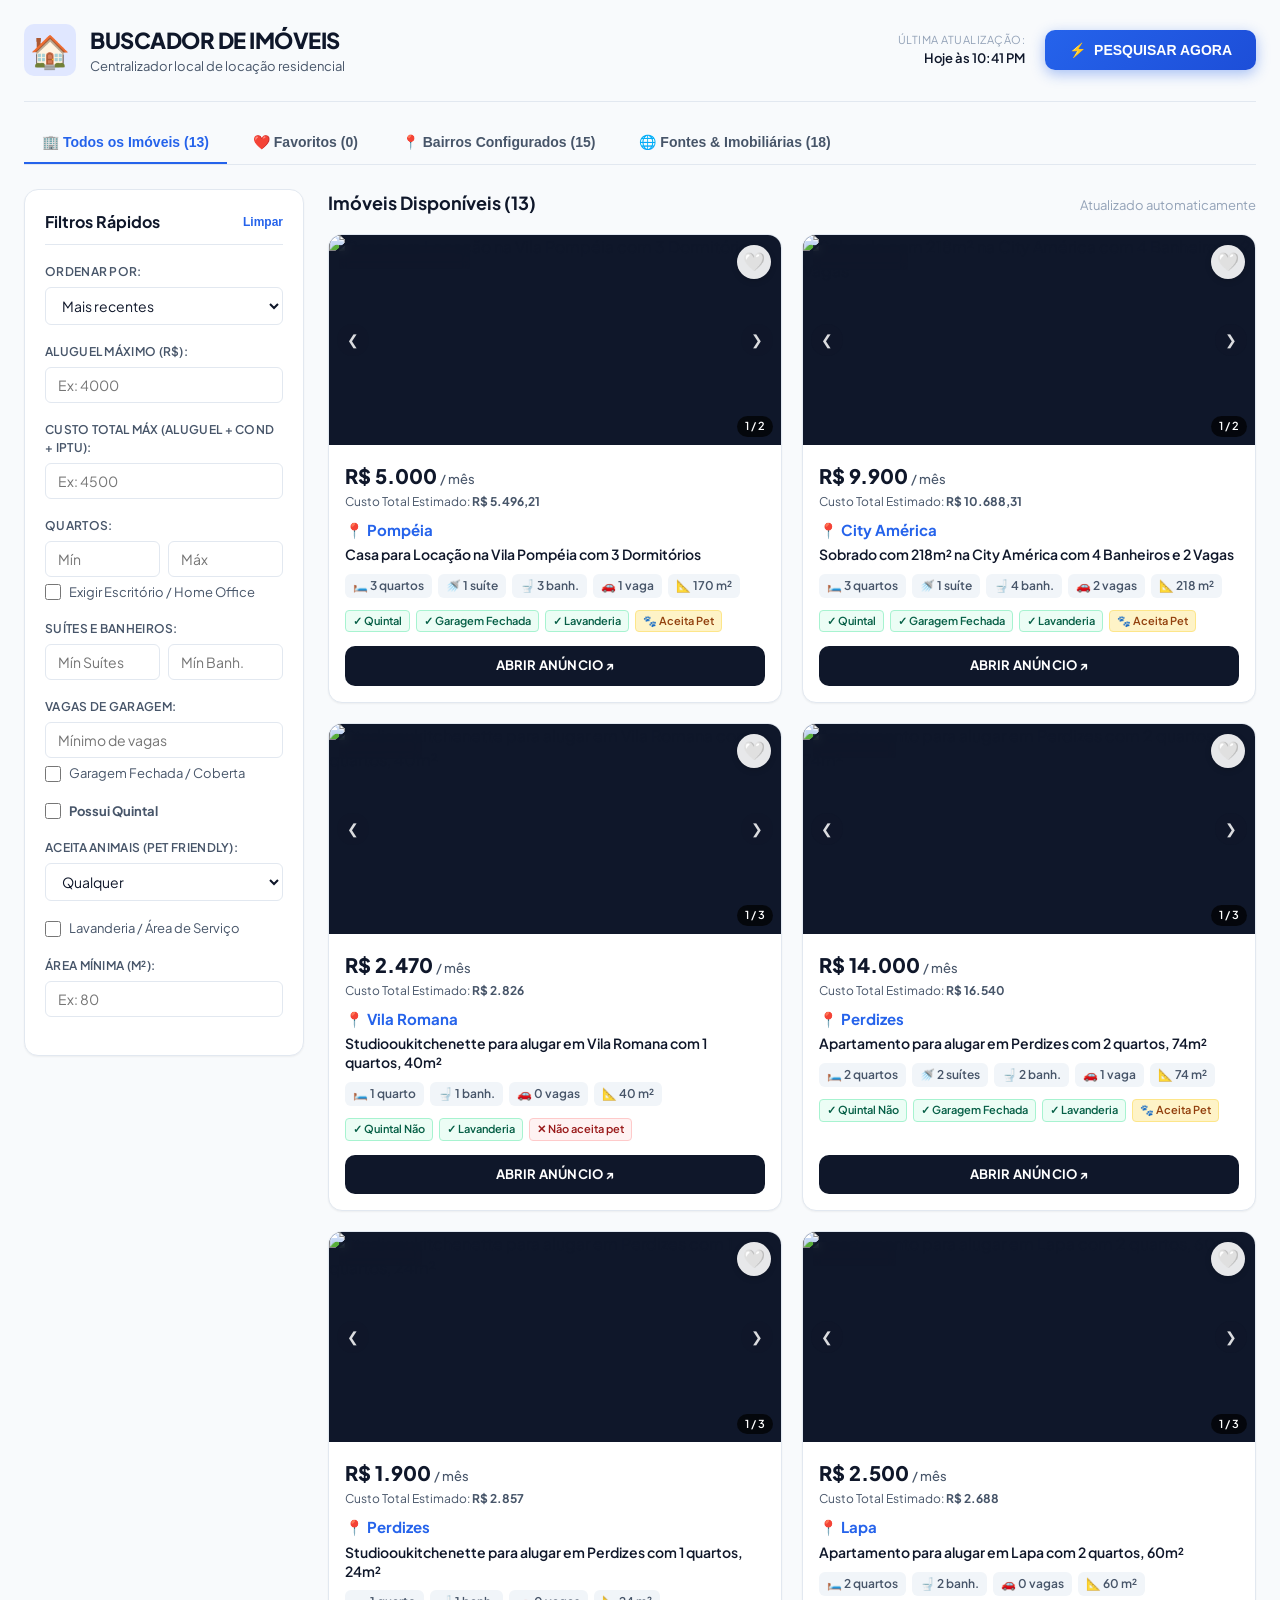
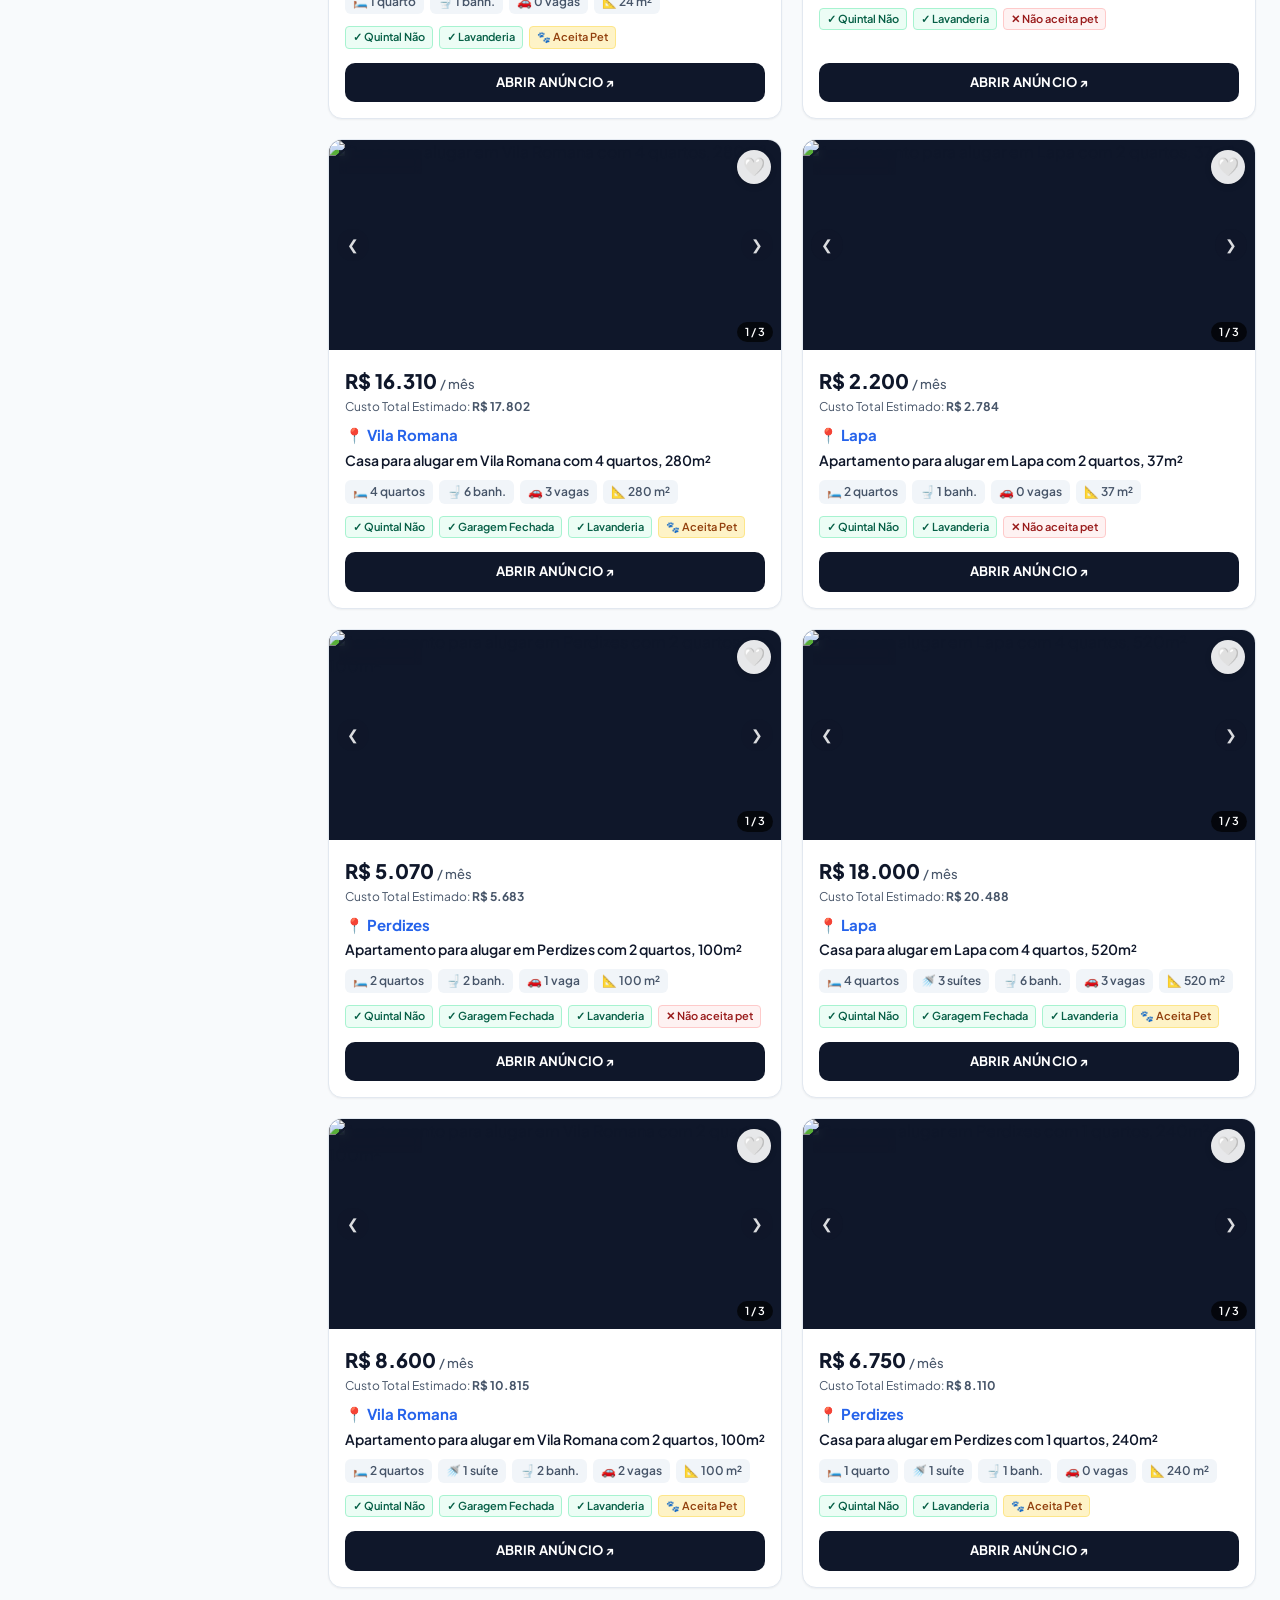
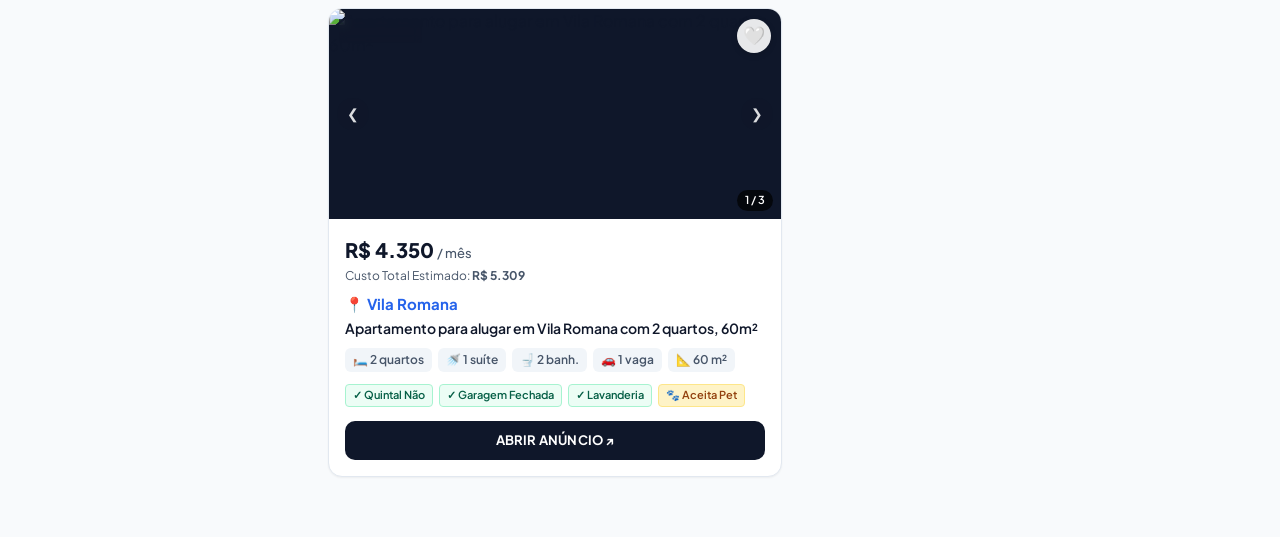
==== commit 69430173: "chore(bot): atualização diária do catálogo de imóveis [skip ci]" ====
--- a/index.html
+++ b/index.html
@@ -1946,8 +1946,8 @@
       "outras_fontes_json": "[]",
       "observacao_localizacao": null,
       "indisponivel": 0,
-      "data_coleta": "2026-11-22 16:01:55",
-      "data_atualizacao": "2026-11-22 16:01:55",
+      "data_coleta": "2026-11-22 23:24:27",
+      "data_atualizacao": "2026-11-22 23:24:27",
       "fotos": [
         "https://imgs1.cdn-imobibrasil.com.br/imagens/imoveis/202606242312589295.jpg",
         "https://imgs1.cdn-imobibrasil.com.br/imagens/imoveis/202606251124082207.jpg"
@@ -1982,8 +1982,8 @@
       "outras_fontes_json": "[]",
       "observacao_localizacao": null,
       "indisponivel": 0,
-      "data_coleta": "2026-11-22 16:01:55",
-      "data_atualizacao": "2026-11-22 16:01:55",
+      "data_coleta": "2026-11-22 23:24:27",
+      "data_atualizacao": "2026-11-22 23:24:27",
       "fotos": [
         "https://img.kenlo.io/[base64].jpg",
         "https://img.kenlo.io/[base64].jpg"
@@ -2018,8 +2018,8 @@
       "outras_fontes_json": "[]",
       "observacao_localizacao": null,
       "indisponivel": 0,
-      "data_coleta": "2026-11-22 16:01:55",
-      "data_atualizacao": "2026-11-22 16:01:55",
+      "data_coleta": "2026-11-22 23:24:27",
+      "data_atualizacao": "2026-11-22 23:24:27",
       "fotos": [
         "https://www.quintoandar.com.br/img/crop/landscape/540x360/original895377452-587.12545817676961000691134.jpg",
         "https://www.quintoandar.com.br/img/crop/landscape/540x360/original895377452-199.7238478606681000691135.jpg",
@@ -2055,8 +2055,8 @@
       "outras_fontes_json": "[]",
       "observacao_localizacao": null,
       "indisponivel": 0,
-      "data_coleta": "2026-11-22 16:01:55",
-      "data_atualizacao": "2026-11-22 16:01:55",
+      "data_coleta": "2026-11-22 23:24:27",
+      "data_atualizacao": "2026-11-22 23:24:27",
       "fotos": [
         "https://www.quintoandar.com.br/img/crop/landscape/540x360/original895127768-678.5351521824512enhancedb0wtsp39m1rgc0cskhjvy86ntr.jpg",
         "https://www.quintoandar.com.br/img/crop/landscape/540x360/original895127768-858.6062420497259enhancedenzk14aj7nrga0cskhj8bq7d70.jpg",
@@ -2092,8 +2092,8 @@
       "outras_fontes_json": "[]",
       "observacao_localizacao": null,
       "indisponivel": 0,
-      "data_coleta": "2026-11-22 16:01:55",
-      "data_atualizacao": "2026-11-22 16:01:55",
+      "data_coleta": "2026-11-22 23:24:27",
+      "data_atualizacao": "2026-11-22 23:24:27",
       "fotos": [
         "https://www.quintoandar.com.br/img/crop/landscape/540x360/original895276182-400.525416237839241Sala101.jpg",
         "https://www.quintoandar.com.br/img/crop/landscape/540x360/original895276182-171.97772970661151Sala102.jpg",
@@ -2129,8 +2129,8 @@
       "outras_fontes_json": "[]",
       "observacao_localizacao": null,
       "indisponivel": 0,
-      "data_coleta": "2026-11-22 16:01:55",
-      "data_atualizacao": "2026-11-22 16:01:55",
+      "data_coleta": "2026-11-22 23:24:27",
+      "data_atualizacao": "2026-11-22 23:24:27",
       "fotos": [
         "https://www.quintoandar.com.br/img/crop/landscape/540x360/894140433-311.1498264589322IMG3939.jpg",
         "https://www.quintoandar.com.br/img/crop/landscape/540x360/894140433-534.6020206037498IMG3938.jpg",
@@ -2166,8 +2166,8 @@
       "outras_fontes_json": "[]",
       "observacao_localizacao": null,
       "indisponivel": 0,
-      "data_coleta": "2026-11-22 16:01:55",
-      "data_atualizacao": "2026-11-22 16:01:55",
+      "data_coleta": "2026-11-22 23:24:27",
+      "data_atualizacao": "2026-11-22 23:24:27",
       "fotos": [
         "https://www.quintoandar.com.br/img/crop/landscape/540x360/original895519199-964.8277997898905e74000b7-38fb-48af-a3ac-cb8271a4cd62-LEAD3P-1e34ddbe-47fb-4022-aee7-14123859b5fb.jpg",
         "https://www.quintoandar.com.br/img/crop/landscape/540x360/original895519199-563.5341896743492e74000b7-38fb-48af-a3ac-cb8271a4cd62-LEAD3P-dc3706b2-e950-4978-966a-9f2f82c20d6f.jpg",
@@ -2203,8 +2203,8 @@
       "outras_fontes_json": "[]",
       "observacao_localizacao": null,
       "indisponivel": 0,
-      "data_coleta": "2026-11-22 16:01:55",
-      "data_atualizacao": "2026-11-22 16:01:55",
+      "data_coleta": "2026-11-22 23:24:27",
+      "data_atualizacao": "2026-11-22 23:24:27",
       "fotos": [
         "https://www.quintoandar.com.br/img/crop/landscape/540x360/original895408395-66.36775682064888895408395_17.jpg",
         "https://www.quintoandar.com.br/img/crop/landscape/540x360/original895408395-237.59393760796056895408395_0.jpg",
@@ -2240,8 +2240,8 @@
       "outras_fontes_json": "[]",
       "observacao_localizacao": null,
       "indisponivel": 0,
-      "data_coleta": "2026-11-22 16:01:55",
-      "data_atualizacao": "2026-11-22 16:01:55",
+      "data_coleta": "2026-11-22 23:24:27",
+      "data_atualizacao": "2026-11-22 23:24:27",
       "fotos": [
         "https://www.quintoandar.com.br/img/crop/landscape/540x360/original895277716-586.3879193355306IMG1663.jpg",
         "https://www.quintoandar.com.br/img/crop/landscape/540x360/original895277716-549.7535137515935IMG1666.jpg",
@@ -2277,8 +2277,8 @@
       "outras_fontes_json": "[]",
       "observacao_localizacao": null,
       "indisponivel": 0,
-      "data_coleta": "2026-11-22 16:01:55",
-      "data_atualizacao": "2026-11-22 16:01:55",
+      "data_coleta": "2026-11-22 23:24:27",
+      "data_atualizacao": "2026-11-22 23:24:27",
       "fotos": [
         "https://www.quintoandar.com.br/img/crop/landscape/540x360/893373962-156.56970474431552MG0467.jpg",
         "https://www.quintoandar.com.br/img/crop/landscape/540x360/893373962-506.4198805640737MG0466.jpg",
@@ -2314,8 +2314,8 @@
       "outras_fontes_json": "[]",
       "observacao_localizacao": null,
       "indisponivel": 0,
-      "data_coleta": "2026-11-22 16:01:55",
-      "data_atualizacao": "2026-11-22 16:01:55",
+      "data_coleta": "2026-11-22 23:24:27",
+      "data_atualizacao": "2026-11-22 23:24:27",
       "fotos": [
         "https://www.quintoandar.com.br/img/crop/landscape/540x360/original895472798-248.13293746085773IMG7250.jpg",
         "https://www.quintoandar.com.br/img/crop/landscape/540x360/original895472798-896.8868589271863IMG7248.jpg",
@@ -2351,8 +2351,8 @@
       "outras_fontes_json": "[]",
       "observacao_localizacao": null,
       "indisponivel": 0,
-      "data_coleta": "2026-11-22 16:01:55",
-      "data_atualizacao": "2026-11-22 16:01:55",
+      "data_coleta": "2026-11-22 23:24:27",
+      "data_atualizacao": "2026-11-22 23:24:27",
       "fotos": [
         "https://www.quintoandar.com.br/img/crop/landscape/540x360/original895024558-836.67647558995051Sala.jpg",
         "https://www.quintoandar.com.br/img/crop/landscape/540x360/original895024558-996.64111856193221Sala2.jpg",
@@ -2388,8 +2388,8 @@
       "outras_fontes_json": "[]",
       "observacao_localizacao": null,
       "indisponivel": 0,
-      "data_coleta": "2026-11-22 16:01:55",
-      "data_atualizacao": "2026-11-22 16:01:55",
+      "data_coleta": "2026-11-22 23:24:27",
+      "data_atualizacao": "2026-11-22 23:24:27",
       "fotos": [
         "https://www.quintoandar.com.br/img/crop/landscape/540x360/892777195-136.90066880351003DSC0069.jpg",
         "https://www.quintoandar.com.br/img/crop/landscape/540x360/892777195-109.31690676142325DSC0073.jpg",
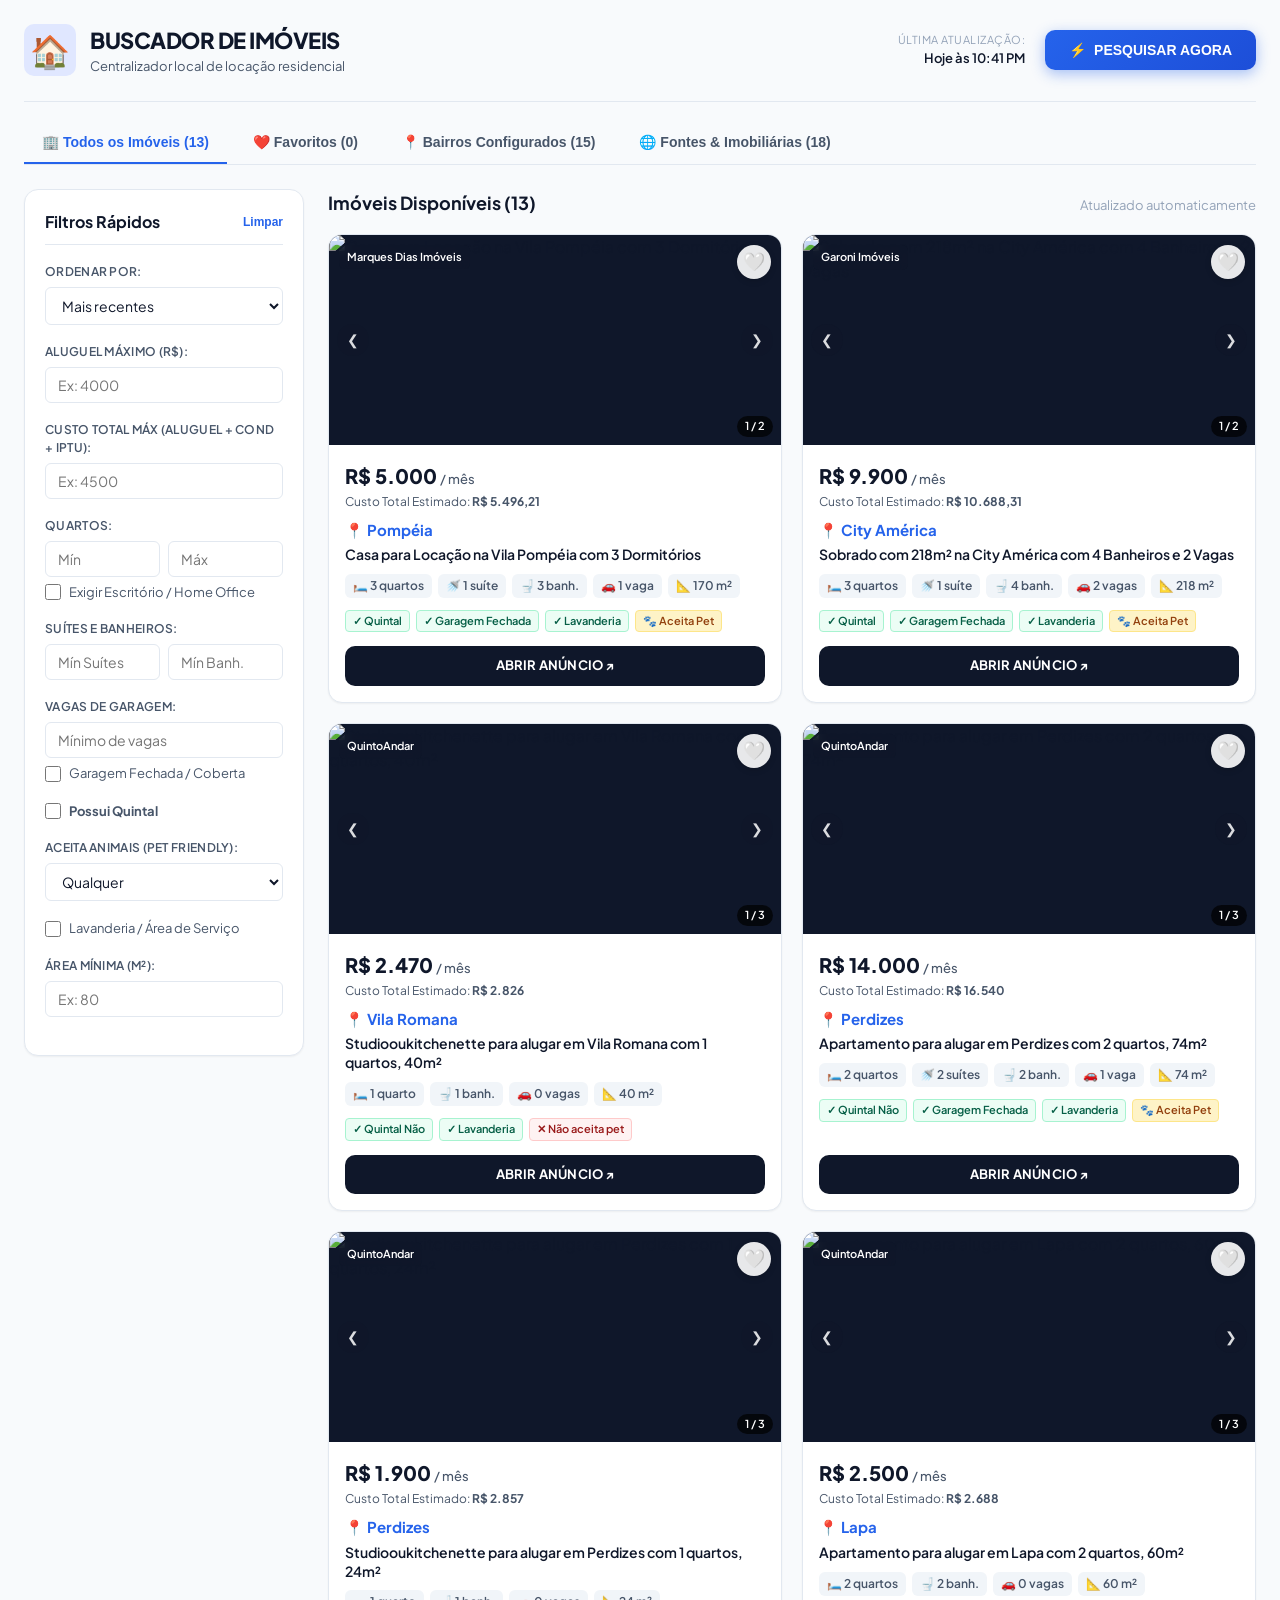
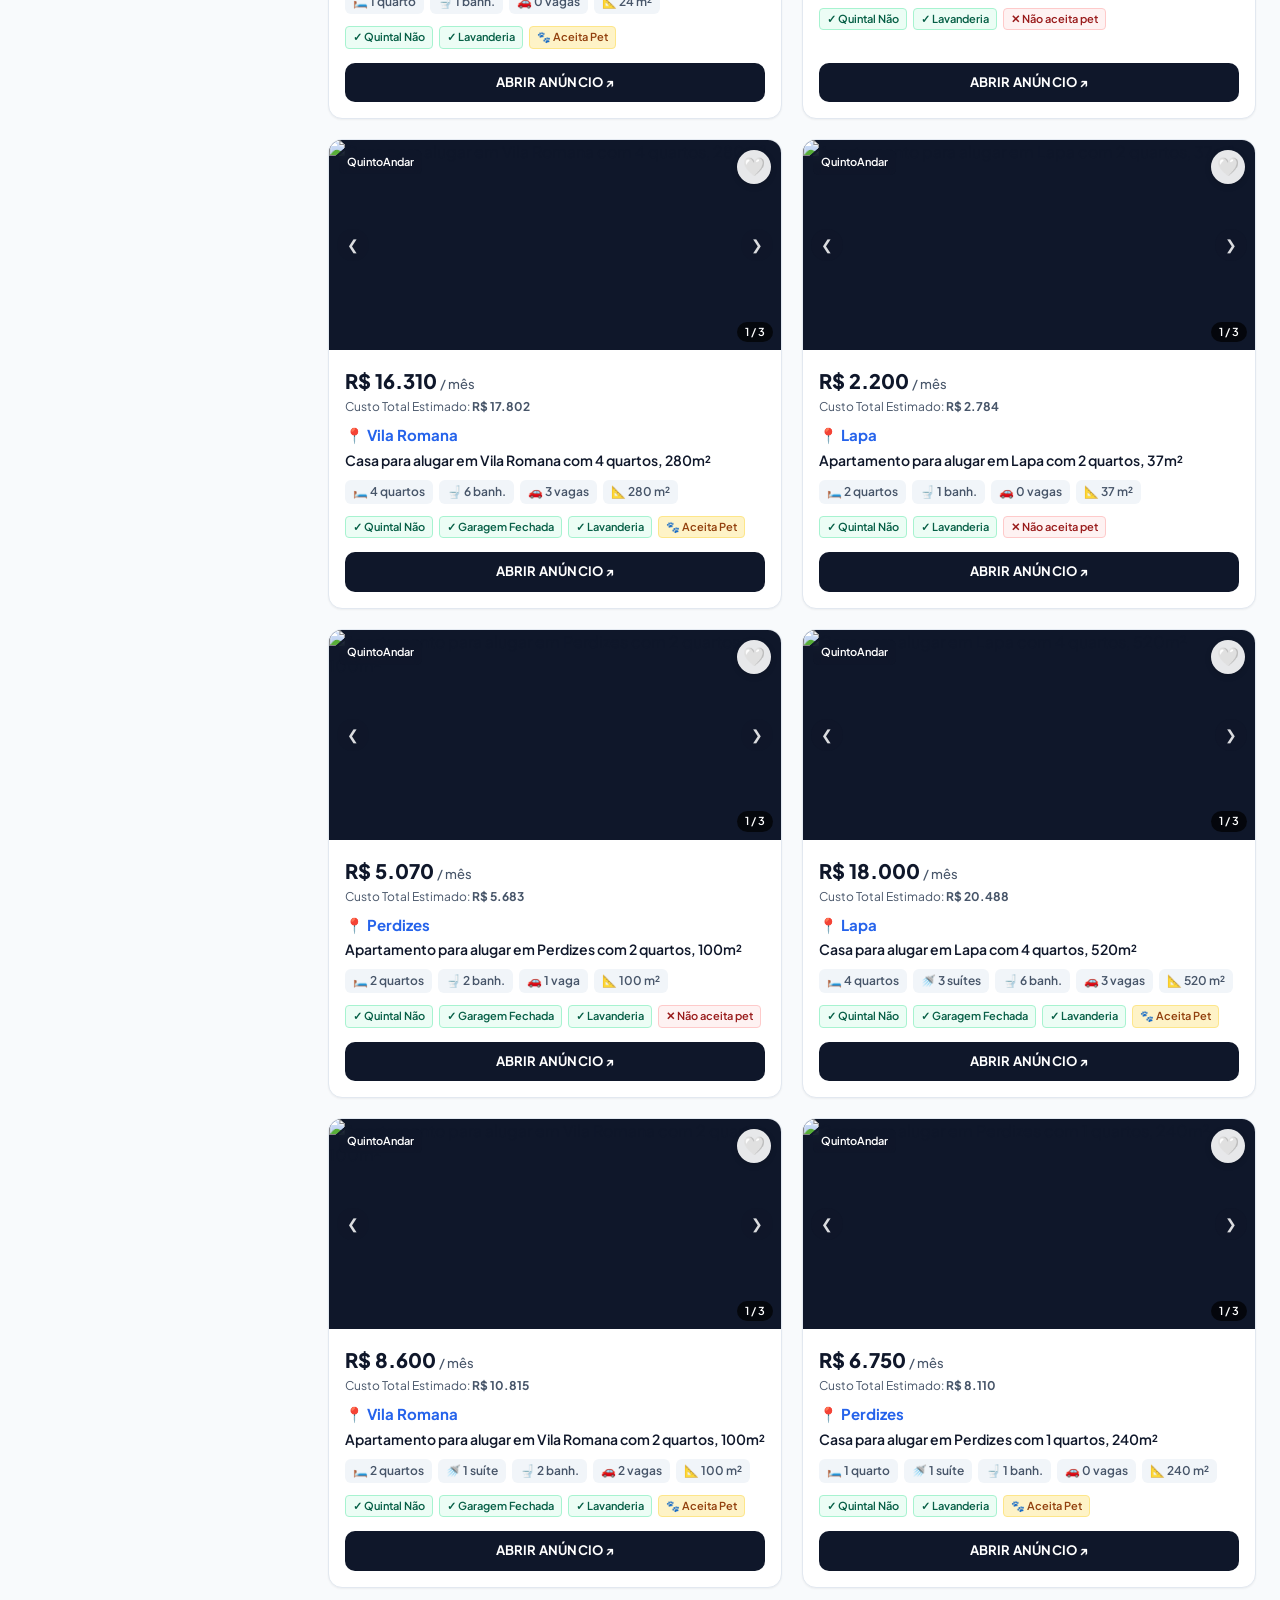
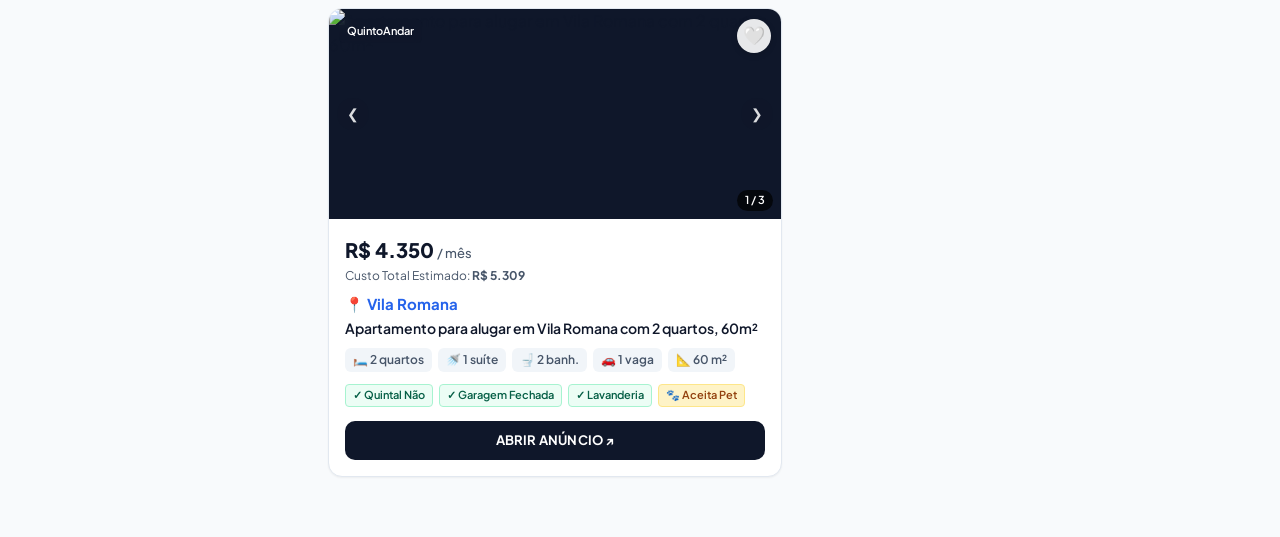
==== commit ff089858: "chore(bot): atualização diária do catálogo de imóveis [skip ci]" ====
--- a/index.html
+++ b/index.html
@@ -1946,8 +1946,8 @@
       "outras_fontes_json": "[]",
       "observacao_localizacao": null,
       "indisponivel": 0,
-      "data_coleta": "2026-11-22 23:24:27",
-      "data_atualizacao": "2026-11-22 23:24:27",
+      "data_coleta": "2026-11-23 19:57:30",
+      "data_atualizacao": "2026-11-23 19:57:30",
       "fotos": [
         "https://imgs1.cdn-imobibrasil.com.br/imagens/imoveis/202606242312589295.jpg",
         "https://imgs1.cdn-imobibrasil.com.br/imagens/imoveis/202606251124082207.jpg"
@@ -1982,8 +1982,8 @@
       "outras_fontes_json": "[]",
       "observacao_localizacao": null,
       "indisponivel": 0,
-      "data_coleta": "2026-11-22 23:24:27",
-      "data_atualizacao": "2026-11-22 23:24:27",
+      "data_coleta": "2026-11-23 19:57:30",
+      "data_atualizacao": "2026-11-23 19:57:30",
       "fotos": [
         "https://img.kenlo.io/[base64].jpg",
         "https://img.kenlo.io/[base64].jpg"
@@ -2018,8 +2018,8 @@
       "outras_fontes_json": "[]",
       "observacao_localizacao": null,
       "indisponivel": 0,
-      "data_coleta": "2026-11-22 23:24:27",
-      "data_atualizacao": "2026-11-22 23:24:27",
+      "data_coleta": "2026-11-23 19:57:30",
+      "data_atualizacao": "2026-11-23 19:57:30",
       "fotos": [
         "https://www.quintoandar.com.br/img/crop/landscape/540x360/original895377452-587.12545817676961000691134.jpg",
         "https://www.quintoandar.com.br/img/crop/landscape/540x360/original895377452-199.7238478606681000691135.jpg",
@@ -2055,8 +2055,8 @@
       "outras_fontes_json": "[]",
       "observacao_localizacao": null,
       "indisponivel": 0,
-      "data_coleta": "2026-11-22 23:24:27",
-      "data_atualizacao": "2026-11-22 23:24:27",
+      "data_coleta": "2026-11-23 19:57:30",
+      "data_atualizacao": "2026-11-23 19:57:30",
       "fotos": [
         "https://www.quintoandar.com.br/img/crop/landscape/540x360/original895127768-678.5351521824512enhancedb0wtsp39m1rgc0cskhjvy86ntr.jpg",
         "https://www.quintoandar.com.br/img/crop/landscape/540x360/original895127768-858.6062420497259enhancedenzk14aj7nrga0cskhj8bq7d70.jpg",
@@ -2092,8 +2092,8 @@
       "outras_fontes_json": "[]",
       "observacao_localizacao": null,
       "indisponivel": 0,
-      "data_coleta": "2026-11-22 23:24:27",
-      "data_atualizacao": "2026-11-22 23:24:27",
+      "data_coleta": "2026-11-23 19:57:30",
+      "data_atualizacao": "2026-11-23 19:57:30",
       "fotos": [
         "https://www.quintoandar.com.br/img/crop/landscape/540x360/original895276182-400.525416237839241Sala101.jpg",
         "https://www.quintoandar.com.br/img/crop/landscape/540x360/original895276182-171.97772970661151Sala102.jpg",
@@ -2129,8 +2129,8 @@
       "outras_fontes_json": "[]",
       "observacao_localizacao": null,
       "indisponivel": 0,
-      "data_coleta": "2026-11-22 23:24:27",
-      "data_atualizacao": "2026-11-22 23:24:27",
+      "data_coleta": "2026-11-23 19:57:30",
+      "data_atualizacao": "2026-11-23 19:57:30",
       "fotos": [
         "https://www.quintoandar.com.br/img/crop/landscape/540x360/894140433-311.1498264589322IMG3939.jpg",
         "https://www.quintoandar.com.br/img/crop/landscape/540x360/894140433-534.6020206037498IMG3938.jpg",
@@ -2166,8 +2166,8 @@
       "outras_fontes_json": "[]",
       "observacao_localizacao": null,
       "indisponivel": 0,
-      "data_coleta": "2026-11-22 23:24:27",
-      "data_atualizacao": "2026-11-22 23:24:27",
+      "data_coleta": "2026-11-23 19:57:30",
+      "data_atualizacao": "2026-11-23 19:57:30",
       "fotos": [
         "https://www.quintoandar.com.br/img/crop/landscape/540x360/original895519199-964.8277997898905e74000b7-38fb-48af-a3ac-cb8271a4cd62-LEAD3P-1e34ddbe-47fb-4022-aee7-14123859b5fb.jpg",
         "https://www.quintoandar.com.br/img/crop/landscape/540x360/original895519199-563.5341896743492e74000b7-38fb-48af-a3ac-cb8271a4cd62-LEAD3P-dc3706b2-e950-4978-966a-9f2f82c20d6f.jpg",
@@ -2203,8 +2203,8 @@
       "outras_fontes_json": "[]",
       "observacao_localizacao": null,
       "indisponivel": 0,
-      "data_coleta": "2026-11-22 23:24:27",
-      "data_atualizacao": "2026-11-22 23:24:27",
+      "data_coleta": "2026-11-23 19:57:30",
+      "data_atualizacao": "2026-11-23 19:57:30",
       "fotos": [
         "https://www.quintoandar.com.br/img/crop/landscape/540x360/original895408395-66.36775682064888895408395_17.jpg",
         "https://www.quintoandar.com.br/img/crop/landscape/540x360/original895408395-237.59393760796056895408395_0.jpg",
@@ -2240,8 +2240,8 @@
       "outras_fontes_json": "[]",
       "observacao_localizacao": null,
       "indisponivel": 0,
-      "data_coleta": "2026-11-22 23:24:27",
-      "data_atualizacao": "2026-11-22 23:24:27",
+      "data_coleta": "2026-11-23 19:57:30",
+      "data_atualizacao": "2026-11-23 19:57:30",
       "fotos": [
         "https://www.quintoandar.com.br/img/crop/landscape/540x360/original895277716-586.3879193355306IMG1663.jpg",
         "https://www.quintoandar.com.br/img/crop/landscape/540x360/original895277716-549.7535137515935IMG1666.jpg",
@@ -2277,8 +2277,8 @@
       "outras_fontes_json": "[]",
       "observacao_localizacao": null,
       "indisponivel": 0,
-      "data_coleta": "2026-11-22 23:24:27",
-      "data_atualizacao": "2026-11-22 23:24:27",
+      "data_coleta": "2026-11-23 19:57:30",
+      "data_atualizacao": "2026-11-23 19:57:30",
       "fotos": [
         "https://www.quintoandar.com.br/img/crop/landscape/540x360/893373962-156.56970474431552MG0467.jpg",
         "https://www.quintoandar.com.br/img/crop/landscape/540x360/893373962-506.4198805640737MG0466.jpg",
@@ -2314,8 +2314,8 @@
       "outras_fontes_json": "[]",
       "observacao_localizacao": null,
       "indisponivel": 0,
-      "data_coleta": "2026-11-22 23:24:27",
-      "data_atualizacao": "2026-11-22 23:24:27",
+      "data_coleta": "2026-11-23 19:57:30",
+      "data_atualizacao": "2026-11-23 19:57:30",
       "fotos": [
         "https://www.quintoandar.com.br/img/crop/landscape/540x360/original895472798-248.13293746085773IMG7250.jpg",
         "https://www.quintoandar.com.br/img/crop/landscape/540x360/original895472798-896.8868589271863IMG7248.jpg",
@@ -2351,8 +2351,8 @@
       "outras_fontes_json": "[]",
       "observacao_localizacao": null,
       "indisponivel": 0,
-      "data_coleta": "2026-11-22 23:24:27",
-      "data_atualizacao": "2026-11-22 23:24:27",
+      "data_coleta": "2026-11-23 19:57:30",
+      "data_atualizacao": "2026-11-23 19:57:30",
       "fotos": [
         "https://www.quintoandar.com.br/img/crop/landscape/540x360/original895024558-836.67647558995051Sala.jpg",
         "https://www.quintoandar.com.br/img/crop/landscape/540x360/original895024558-996.64111856193221Sala2.jpg",
@@ -2388,8 +2388,8 @@
       "outras_fontes_json": "[]",
       "observacao_localizacao": null,
       "indisponivel": 0,
-      "data_coleta": "2026-11-22 23:24:27",
-      "data_atualizacao": "2026-11-22 23:24:27",
+      "data_coleta": "2026-11-23 19:57:30",
+      "data_atualizacao": "2026-11-23 19:57:30",
       "fotos": [
         "https://www.quintoandar.com.br/img/crop/landscape/540x360/892777195-136.90066880351003DSC0069.jpg",
         "https://www.quintoandar.com.br/img/crop/landscape/540x360/892777195-109.31690676142325DSC0073.jpg",
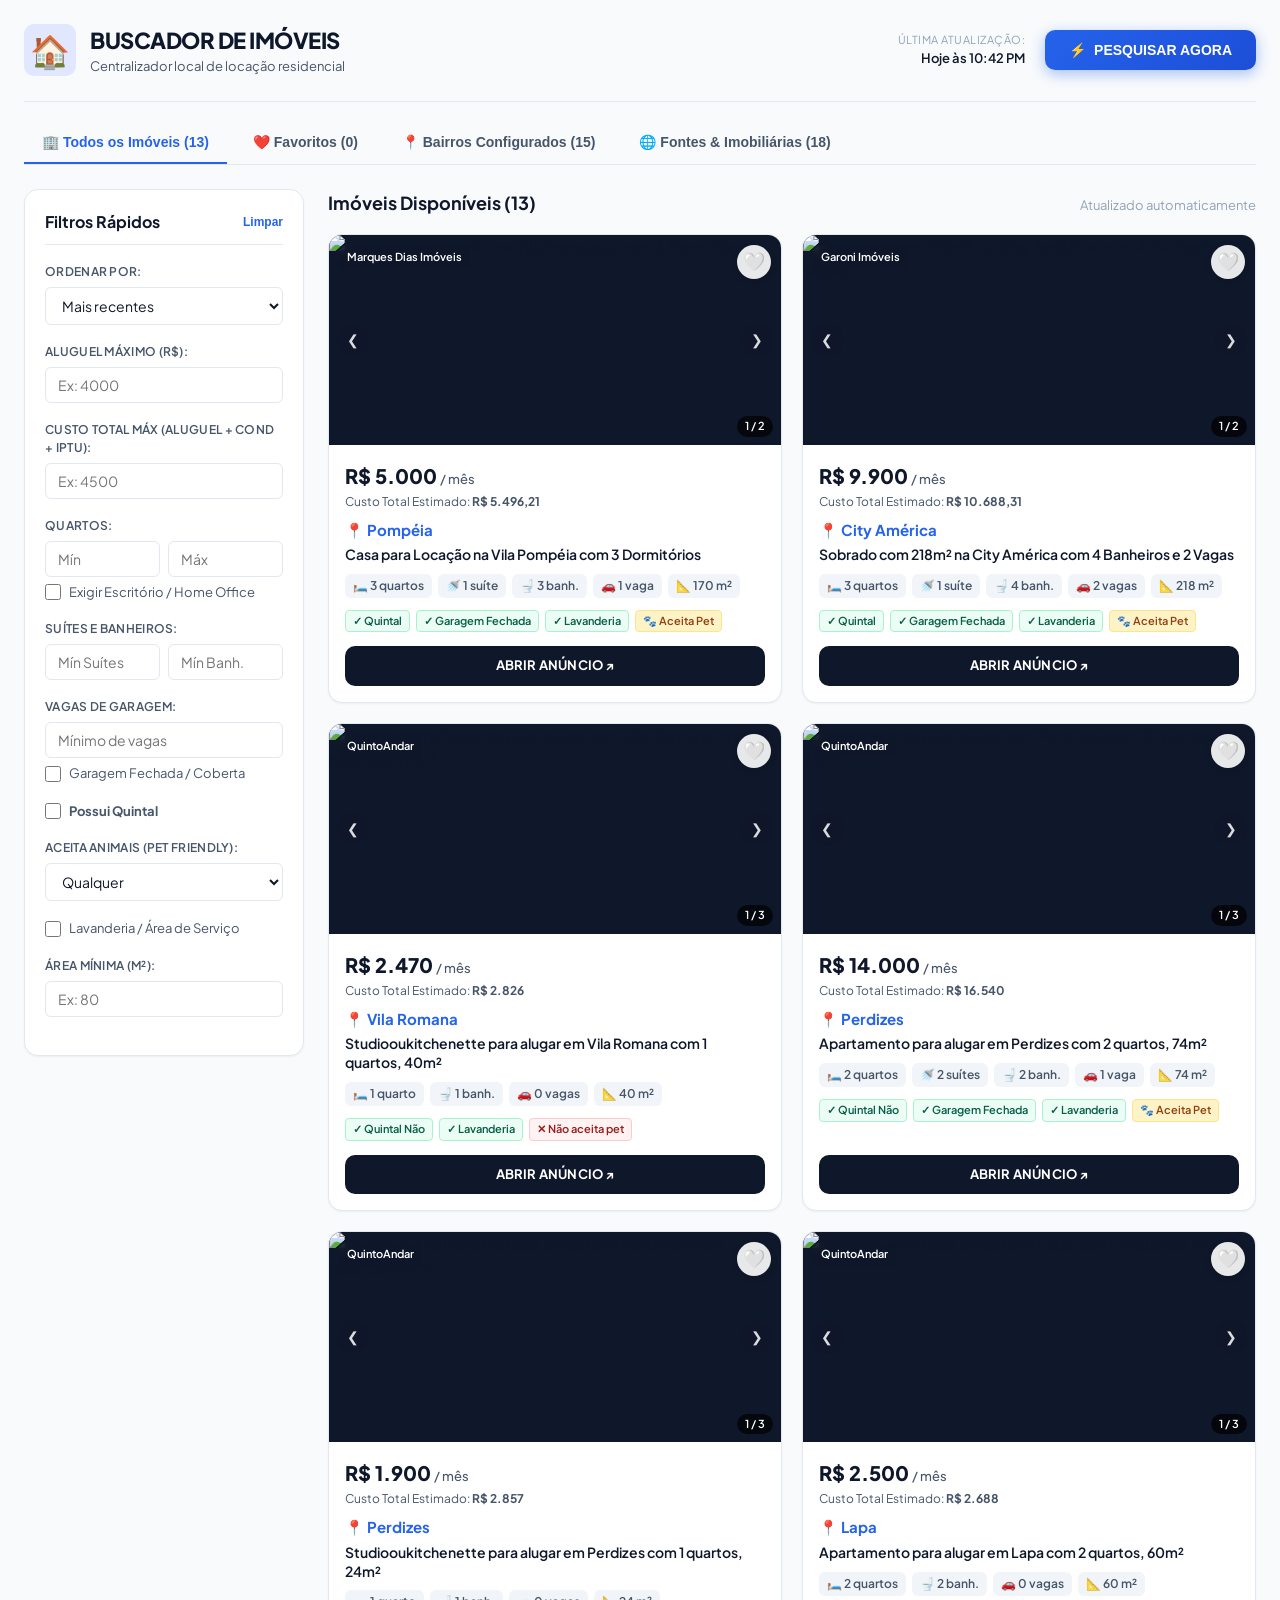
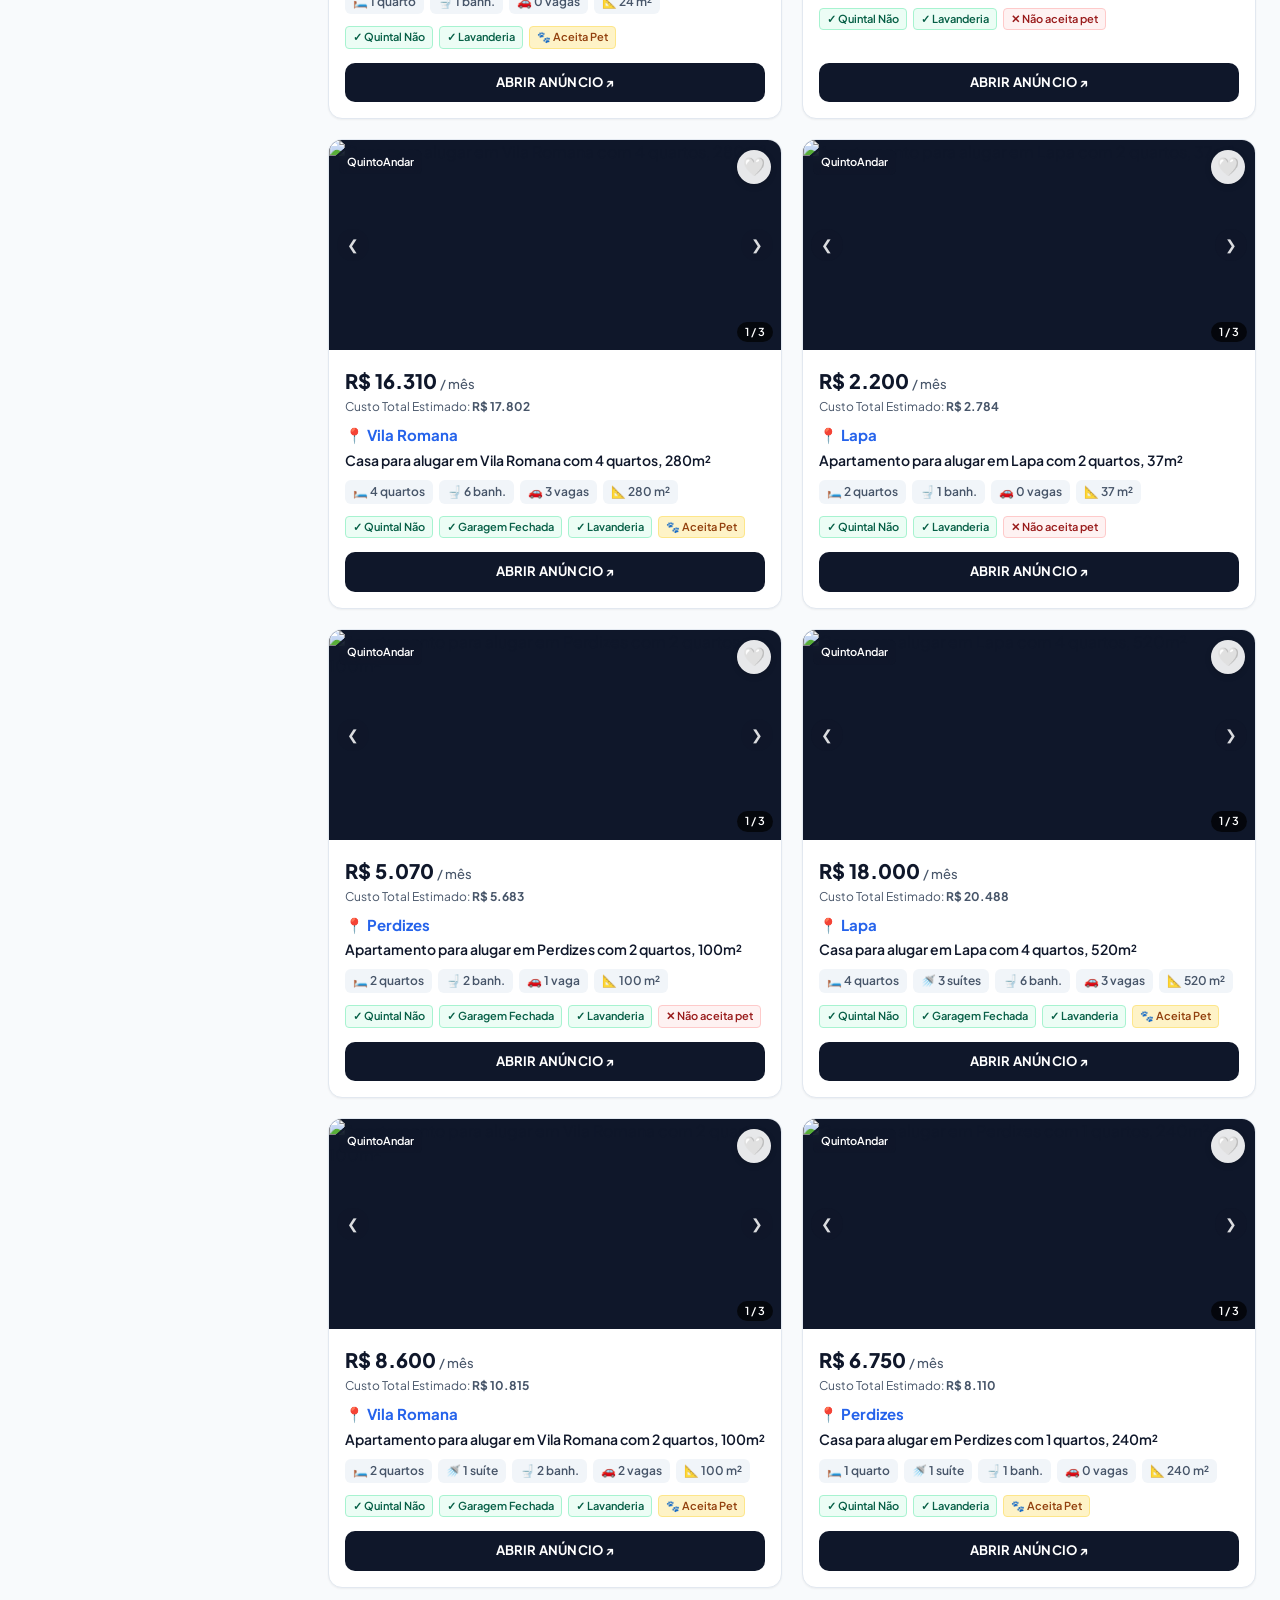
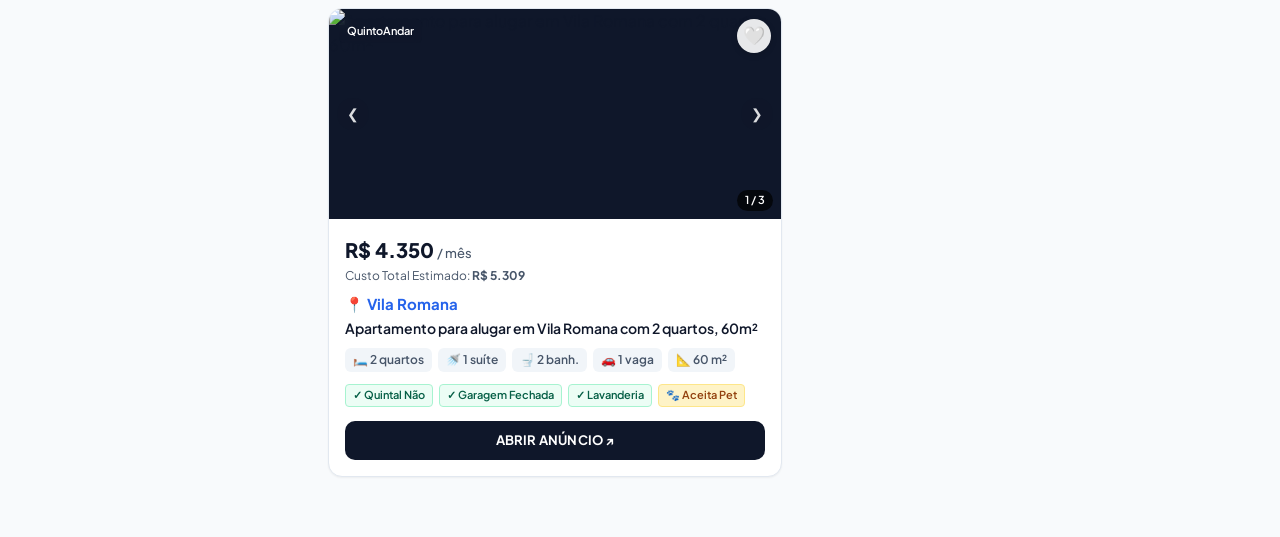
==== commit 68e60303: "chore(bot): atualização diária do catálogo de imóveis [skip ci]" ====
--- a/index.html
+++ b/index.html
@@ -1946,8 +1946,8 @@
       "outras_fontes_json": "[]",
       "observacao_localizacao": null,
       "indisponivel": 0,
-      "data_coleta": "2026-11-23 19:57:30",
-      "data_atualizacao": "2026-11-23 19:57:30",
+      "data_coleta": "2026-11-25 18:31:30",
+      "data_atualizacao": "2026-11-25 18:31:30",
       "fotos": [
         "https://imgs1.cdn-imobibrasil.com.br/imagens/imoveis/202606242312589295.jpg",
         "https://imgs1.cdn-imobibrasil.com.br/imagens/imoveis/202606251124082207.jpg"
@@ -1982,8 +1982,8 @@
       "outras_fontes_json": "[]",
       "observacao_localizacao": null,
       "indisponivel": 0,
-      "data_coleta": "2026-11-23 19:57:30",
-      "data_atualizacao": "2026-11-23 19:57:30",
+      "data_coleta": "2026-11-25 18:31:30",
+      "data_atualizacao": "2026-11-25 18:31:30",
       "fotos": [
         "https://img.kenlo.io/[base64].jpg",
         "https://img.kenlo.io/[base64].jpg"
@@ -2018,8 +2018,8 @@
       "outras_fontes_json": "[]",
       "observacao_localizacao": null,
       "indisponivel": 0,
-      "data_coleta": "2026-11-23 19:57:30",
-      "data_atualizacao": "2026-11-23 19:57:30",
+      "data_coleta": "2026-11-25 18:31:30",
+      "data_atualizacao": "2026-11-25 18:31:30",
       "fotos": [
         "https://www.quintoandar.com.br/img/crop/landscape/540x360/original895377452-587.12545817676961000691134.jpg",
         "https://www.quintoandar.com.br/img/crop/landscape/540x360/original895377452-199.7238478606681000691135.jpg",
@@ -2055,8 +2055,8 @@
       "outras_fontes_json": "[]",
       "observacao_localizacao": null,
       "indisponivel": 0,
-      "data_coleta": "2026-11-23 19:57:30",
-      "data_atualizacao": "2026-11-23 19:57:30",
+      "data_coleta": "2026-11-25 18:31:30",
+      "data_atualizacao": "2026-11-25 18:31:30",
       "fotos": [
         "https://www.quintoandar.com.br/img/crop/landscape/540x360/original895127768-678.5351521824512enhancedb0wtsp39m1rgc0cskhjvy86ntr.jpg",
         "https://www.quintoandar.com.br/img/crop/landscape/540x360/original895127768-858.6062420497259enhancedenzk14aj7nrga0cskhj8bq7d70.jpg",
@@ -2092,8 +2092,8 @@
       "outras_fontes_json": "[]",
       "observacao_localizacao": null,
       "indisponivel": 0,
-      "data_coleta": "2026-11-23 19:57:30",
-      "data_atualizacao": "2026-11-23 19:57:30",
+      "data_coleta": "2026-11-25 18:31:30",
+      "data_atualizacao": "2026-11-25 18:31:30",
       "fotos": [
         "https://www.quintoandar.com.br/img/crop/landscape/540x360/original895276182-400.525416237839241Sala101.jpg",
         "https://www.quintoandar.com.br/img/crop/landscape/540x360/original895276182-171.97772970661151Sala102.jpg",
@@ -2129,8 +2129,8 @@
       "outras_fontes_json": "[]",
       "observacao_localizacao": null,
       "indisponivel": 0,
-      "data_coleta": "2026-11-23 19:57:30",
-      "data_atualizacao": "2026-11-23 19:57:30",
+      "data_coleta": "2026-11-25 18:31:30",
+      "data_atualizacao": "2026-11-25 18:31:30",
       "fotos": [
         "https://www.quintoandar.com.br/img/crop/landscape/540x360/894140433-311.1498264589322IMG3939.jpg",
         "https://www.quintoandar.com.br/img/crop/landscape/540x360/894140433-534.6020206037498IMG3938.jpg",
@@ -2166,8 +2166,8 @@
       "outras_fontes_json": "[]",
       "observacao_localizacao": null,
       "indisponivel": 0,
-      "data_coleta": "2026-11-23 19:57:30",
-      "data_atualizacao": "2026-11-23 19:57:30",
+      "data_coleta": "2026-11-25 18:31:30",
+      "data_atualizacao": "2026-11-25 18:31:30",
       "fotos": [
         "https://www.quintoandar.com.br/img/crop/landscape/540x360/original895519199-964.8277997898905e74000b7-38fb-48af-a3ac-cb8271a4cd62-LEAD3P-1e34ddbe-47fb-4022-aee7-14123859b5fb.jpg",
         "https://www.quintoandar.com.br/img/crop/landscape/540x360/original895519199-563.5341896743492e74000b7-38fb-48af-a3ac-cb8271a4cd62-LEAD3P-dc3706b2-e950-4978-966a-9f2f82c20d6f.jpg",
@@ -2203,8 +2203,8 @@
       "outras_fontes_json": "[]",
       "observacao_localizacao": null,
       "indisponivel": 0,
-      "data_coleta": "2026-11-23 19:57:30",
-      "data_atualizacao": "2026-11-23 19:57:30",
+      "data_coleta": "2026-11-25 18:31:30",
+      "data_atualizacao": "2026-11-25 18:31:30",
       "fotos": [
         "https://www.quintoandar.com.br/img/crop/landscape/540x360/original895408395-66.36775682064888895408395_17.jpg",
         "https://www.quintoandar.com.br/img/crop/landscape/540x360/original895408395-237.59393760796056895408395_0.jpg",
@@ -2240,8 +2240,8 @@
       "outras_fontes_json": "[]",
       "observacao_localizacao": null,
       "indisponivel": 0,
-      "data_coleta": "2026-11-23 19:57:30",
-      "data_atualizacao": "2026-11-23 19:57:30",
+      "data_coleta": "2026-11-25 18:31:30",
+      "data_atualizacao": "2026-11-25 18:31:30",
       "fotos": [
         "https://www.quintoandar.com.br/img/crop/landscape/540x360/original895277716-586.3879193355306IMG1663.jpg",
         "https://www.quintoandar.com.br/img/crop/landscape/540x360/original895277716-549.7535137515935IMG1666.jpg",
@@ -2277,8 +2277,8 @@
       "outras_fontes_json": "[]",
       "observacao_localizacao": null,
       "indisponivel": 0,
-      "data_coleta": "2026-11-23 19:57:30",
-      "data_atualizacao": "2026-11-23 19:57:30",
+      "data_coleta": "2026-11-25 18:31:30",
+      "data_atualizacao": "2026-11-25 18:31:30",
       "fotos": [
         "https://www.quintoandar.com.br/img/crop/landscape/540x360/893373962-156.56970474431552MG0467.jpg",
         "https://www.quintoandar.com.br/img/crop/landscape/540x360/893373962-506.4198805640737MG0466.jpg",
@@ -2314,8 +2314,8 @@
       "outras_fontes_json": "[]",
       "observacao_localizacao": null,
       "indisponivel": 0,
-      "data_coleta": "2026-11-23 19:57:30",
-      "data_atualizacao": "2026-11-23 19:57:30",
+      "data_coleta": "2026-11-25 18:31:30",
+      "data_atualizacao": "2026-11-25 18:31:30",
       "fotos": [
         "https://www.quintoandar.com.br/img/crop/landscape/540x360/original895472798-248.13293746085773IMG7250.jpg",
         "https://www.quintoandar.com.br/img/crop/landscape/540x360/original895472798-896.8868589271863IMG7248.jpg",
@@ -2351,8 +2351,8 @@
       "outras_fontes_json": "[]",
       "observacao_localizacao": null,
       "indisponivel": 0,
-      "data_coleta": "2026-11-23 19:57:30",
-      "data_atualizacao": "2026-11-23 19:57:30",
+      "data_coleta": "2026-11-25 18:31:30",
+      "data_atualizacao": "2026-11-25 18:31:30",
       "fotos": [
         "https://www.quintoandar.com.br/img/crop/landscape/540x360/original895024558-836.67647558995051Sala.jpg",
         "https://www.quintoandar.com.br/img/crop/landscape/540x360/original895024558-996.64111856193221Sala2.jpg",
@@ -2388,8 +2388,8 @@
       "outras_fontes_json": "[]",
       "observacao_localizacao": null,
       "indisponivel": 0,
-      "data_coleta": "2026-11-23 19:57:30",
-      "data_atualizacao": "2026-11-23 19:57:30",
+      "data_coleta": "2026-11-25 18:31:30",
+      "data_atualizacao": "2026-11-25 18:31:30",
       "fotos": [
         "https://www.quintoandar.com.br/img/crop/landscape/540x360/892777195-136.90066880351003DSC0069.jpg",
         "https://www.quintoandar.com.br/img/crop/landscape/540x360/892777195-109.31690676142325DSC0073.jpg",
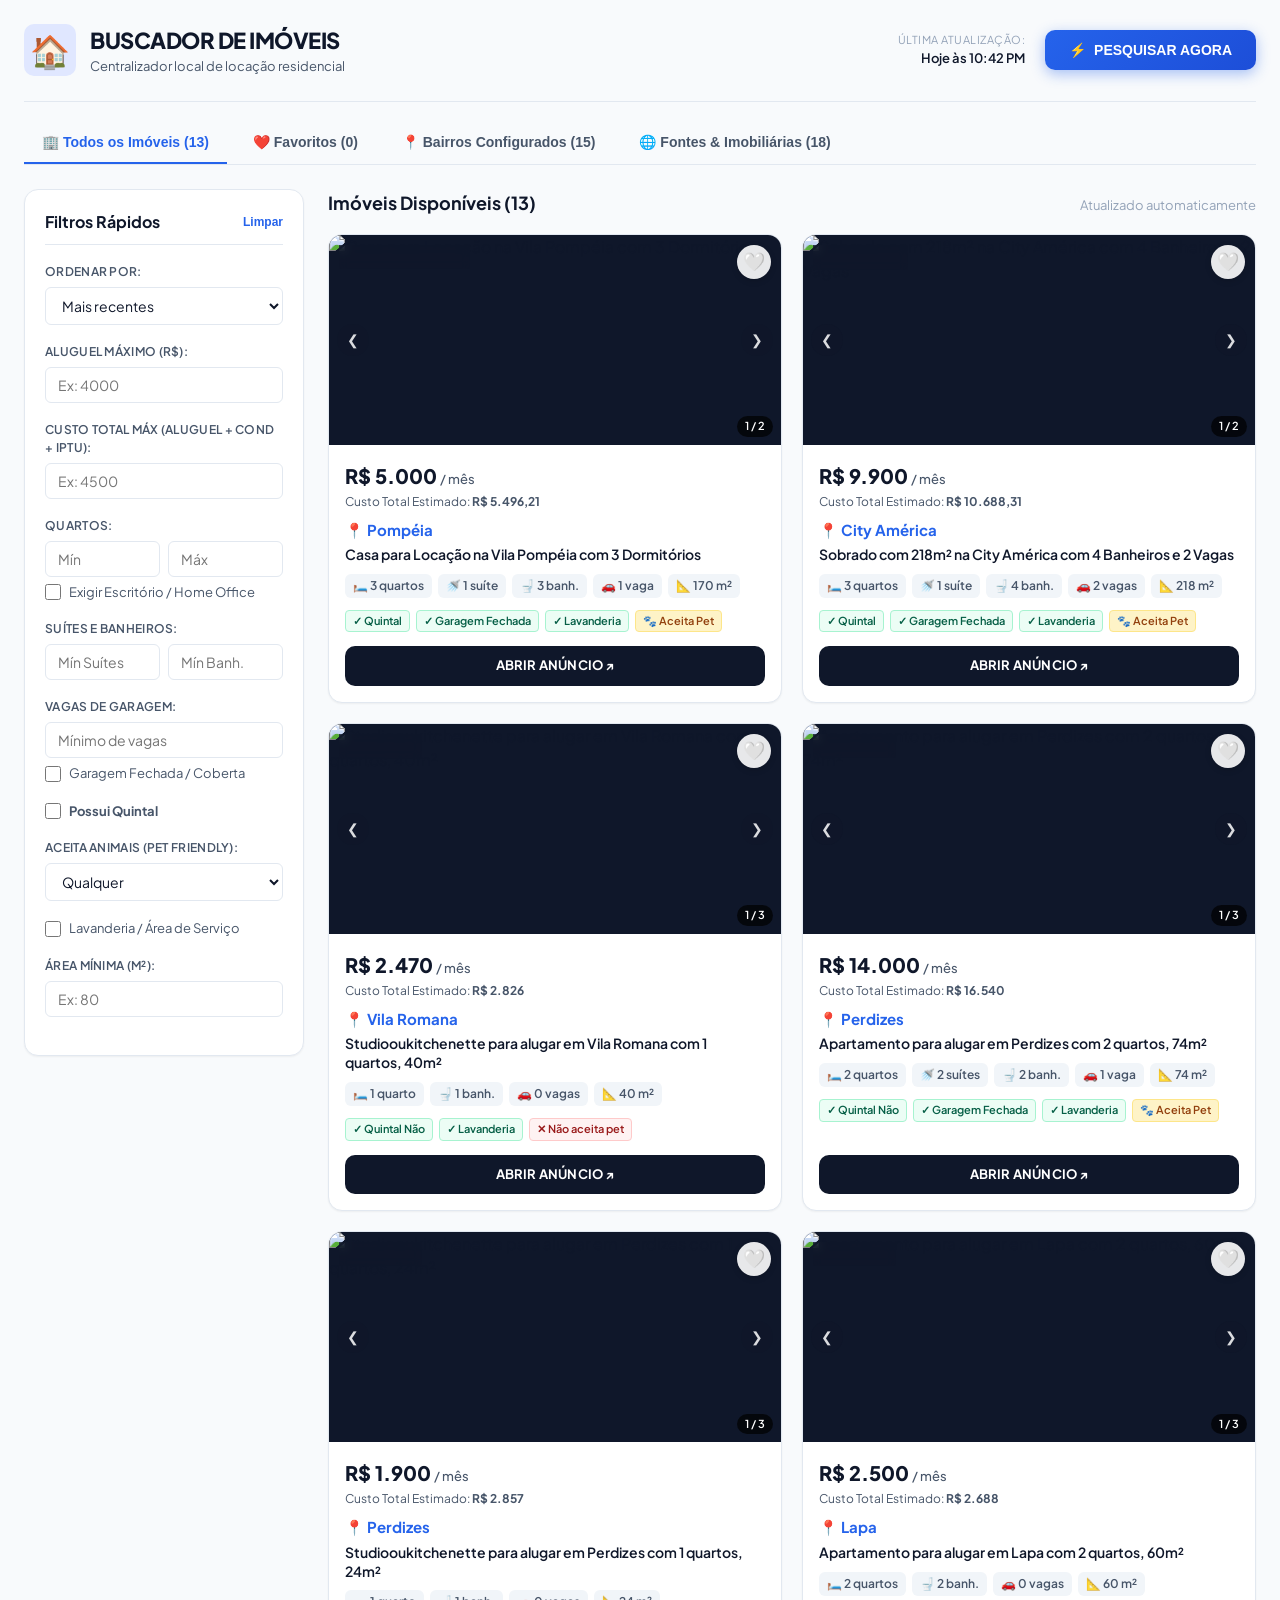
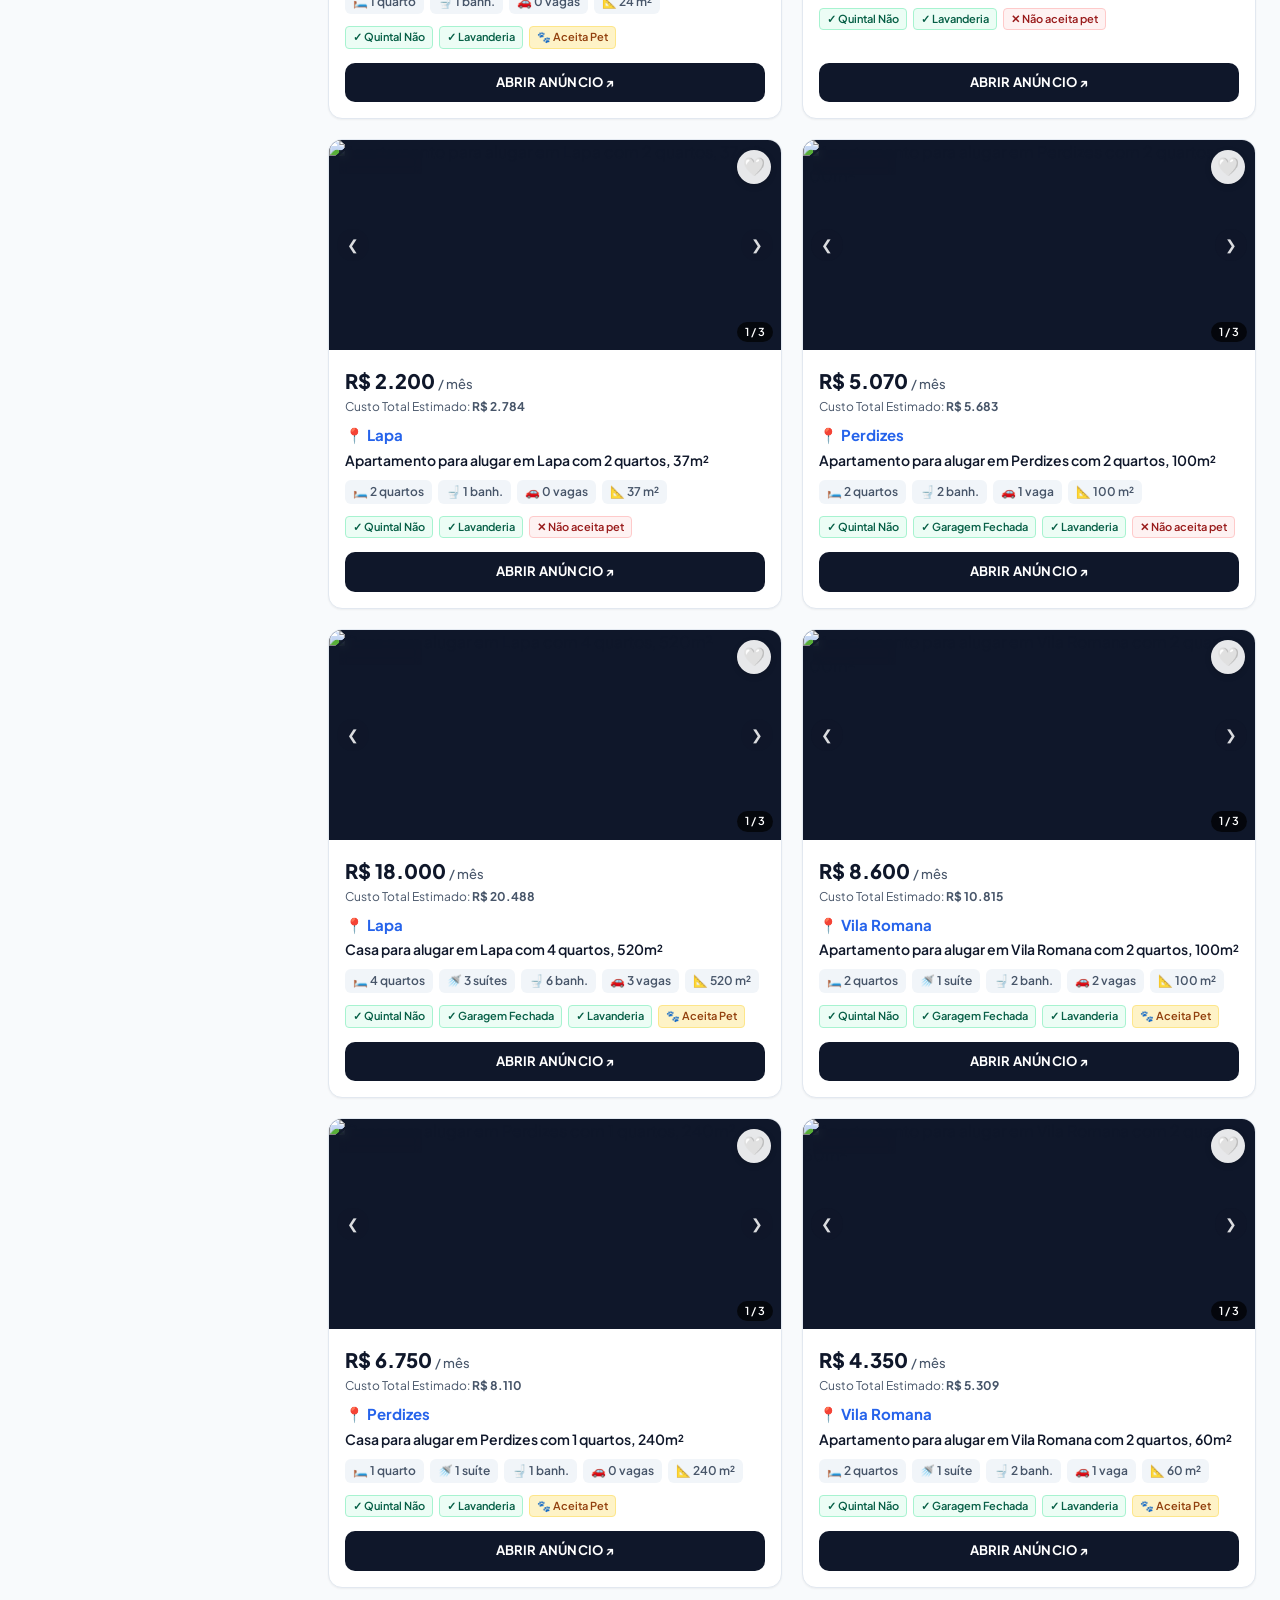
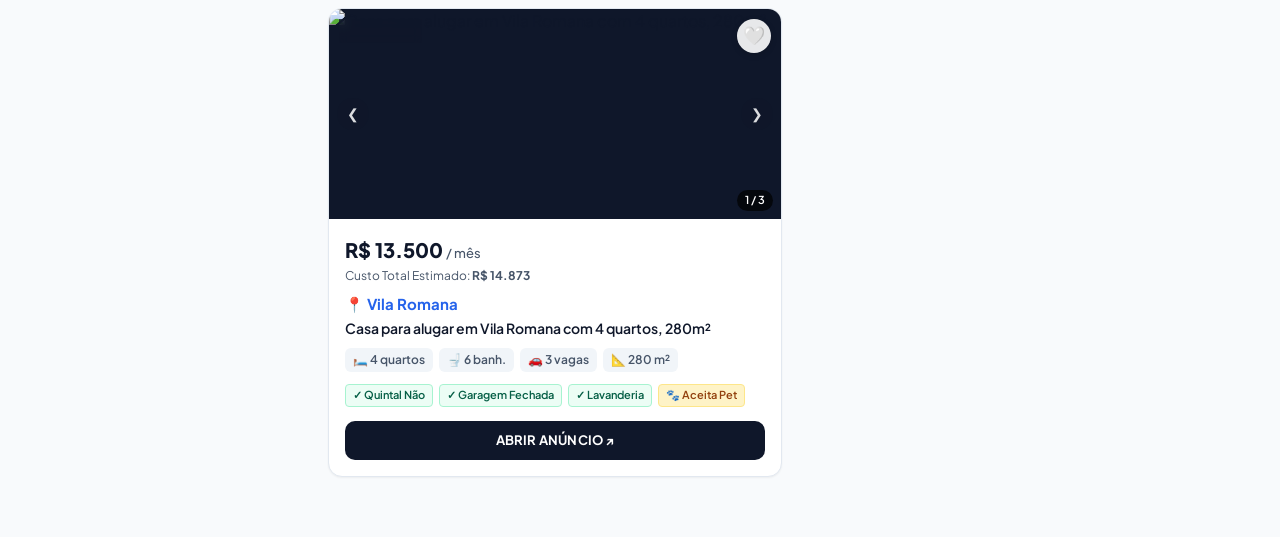
==== commit 82e74456: "chore(bot): atualização diária do catálogo de imóveis [skip ci]" ====
--- a/index.html
+++ b/index.html
@@ -1946,8 +1946,8 @@
       "outras_fontes_json": "[]",
       "observacao_localizacao": null,
       "indisponivel": 0,
-      "data_coleta": "2026-11-25 18:31:30",
-      "data_atualizacao": "2026-11-25 18:31:30",
+      "data_coleta": "2026-11-27 17:56:21",
+      "data_atualizacao": "2026-11-27 17:56:21",
       "fotos": [
         "https://imgs1.cdn-imobibrasil.com.br/imagens/imoveis/202606242312589295.jpg",
         "https://imgs1.cdn-imobibrasil.com.br/imagens/imoveis/202606251124082207.jpg"
@@ -1982,8 +1982,8 @@
       "outras_fontes_json": "[]",
       "observacao_localizacao": null,
       "indisponivel": 0,
-      "data_coleta": "2026-11-25 18:31:30",
-      "data_atualizacao": "2026-11-25 18:31:30",
+      "data_coleta": "2026-11-27 17:56:21",
+      "data_atualizacao": "2026-11-27 17:56:21",
       "fotos": [
         "https://img.kenlo.io/[base64].jpg",
         "https://img.kenlo.io/[base64].jpg"
@@ -2018,8 +2018,8 @@
       "outras_fontes_json": "[]",
       "observacao_localizacao": null,
       "indisponivel": 0,
-      "data_coleta": "2026-11-25 18:31:30",
-      "data_atualizacao": "2026-11-25 18:31:30",
+      "data_coleta": "2026-11-27 17:56:21",
+      "data_atualizacao": "2026-11-27 17:56:21",
       "fotos": [
         "https://www.quintoandar.com.br/img/crop/landscape/540x360/original895377452-587.12545817676961000691134.jpg",
         "https://www.quintoandar.com.br/img/crop/landscape/540x360/original895377452-199.7238478606681000691135.jpg",
@@ -2055,8 +2055,8 @@
       "outras_fontes_json": "[]",
       "observacao_localizacao": null,
       "indisponivel": 0,
-      "data_coleta": "2026-11-25 18:31:30",
-      "data_atualizacao": "2026-11-25 18:31:30",
+      "data_coleta": "2026-11-27 17:56:21",
+      "data_atualizacao": "2026-11-27 17:56:21",
       "fotos": [
         "https://www.quintoandar.com.br/img/crop/landscape/540x360/original895127768-678.5351521824512enhancedb0wtsp39m1rgc0cskhjvy86ntr.jpg",
         "https://www.quintoandar.com.br/img/crop/landscape/540x360/original895127768-858.6062420497259enhancedenzk14aj7nrga0cskhj8bq7d70.jpg",
@@ -2092,8 +2092,8 @@
       "outras_fontes_json": "[]",
       "observacao_localizacao": null,
       "indisponivel": 0,
-      "data_coleta": "2026-11-25 18:31:30",
-      "data_atualizacao": "2026-11-25 18:31:30",
+      "data_coleta": "2026-11-27 17:56:21",
+      "data_atualizacao": "2026-11-27 17:56:21",
       "fotos": [
         "https://www.quintoandar.com.br/img/crop/landscape/540x360/original895276182-400.525416237839241Sala101.jpg",
         "https://www.quintoandar.com.br/img/crop/landscape/540x360/original895276182-171.97772970661151Sala102.jpg",
@@ -2129,49 +2129,12 @@
       "outras_fontes_json": "[]",
       "observacao_localizacao": null,
       "indisponivel": 0,
-      "data_coleta": "2026-11-25 18:31:30",
-      "data_atualizacao": "2026-11-25 18:31:30",
+      "data_coleta": "2026-11-27 17:56:21",
+      "data_atualizacao": "2026-11-27 17:56:21",
       "fotos": [
         "https://www.quintoandar.com.br/img/crop/landscape/540x360/894140433-311.1498264589322IMG3939.jpg",
         "https://www.quintoandar.com.br/img/crop/landscape/540x360/894140433-534.6020206037498IMG3938.jpg",
         "https://www.quintoandar.com.br/img/crop/landscape/540x360/894140433-249.62106184131662IMG3940.jpg"
-      ],
-      "outras_fontes": []
-    },
-    {
-      "id": "quintoandar_895519199",
-      "titulo": "Casa para alugar em Vila Romana com 4 quartos, 280m²",
-      "bairro": "Vila Romana",
-      "endereco": "Rua Bárbara Heliodora, Vila Romana, São Paulo",
-      "latitude": -23.5342103,
-      "longitude": -46.6954156,
-      "aluguel": 16310.0,
-      "condominio": 0.0,
-      "iptu": 800.0,
-      "custo_total": 17802.0,
-      "quartos": 4,
-      "suites": 0,
-      "banheiros": 6,
-      "vagas": 3,
-      "area": 280.0,
-      "tipo": "casa",
-      "pet": "Sim",
-      "quintal": "Não",
-      "garagem_fechada": "Sim",
-      "lavanderia": "Sim",
-      "descricao": "Casa para locação em Vila Romana, São Paulo. Possui 4 quartos, 6 banheiros, 3 vagas de garagem e 280m² de área útil.",
-      "fotos_json": "[\"https://www.quintoandar.com.br/img/crop/landscape/540x360/original895519199-964.8277997898905e74000b7-38fb-48af-a3ac-cb8271a4cd62-LEAD3P-1e34ddbe-47fb-4022-aee7-14123859b5fb.jpg\", \"https://www.quintoandar.com.br/img/crop/landscape/540x360/original895519199-563.5341896743492e74000b7-38fb-48af-a3ac-cb8271a4cd62-LEAD3P-dc3706b2-e950-4978-966a-9f2f82c20d6f.jpg\", \"https://www.quintoandar.com.br/img/crop/landscape/540x360/original895519199-575.0535572533137e74000b7-38fb-48af-a3ac-cb8271a4cd62-LEAD3P-d09c9923-cc04-4faa-8fdc-45e28fb88b50.jpg\"]",
-      "fonte": "QuintoAndar",
-      "url": "https://www.quintoandar.com.br/imovel/895519199",
-      "outras_fontes_json": "[]",
-      "observacao_localizacao": null,
-      "indisponivel": 0,
-      "data_coleta": "2026-11-25 18:31:30",
-      "data_atualizacao": "2026-11-25 18:31:30",
-      "fotos": [
-        "https://www.quintoandar.com.br/img/crop/landscape/540x360/original895519199-964.8277997898905e74000b7-38fb-48af-a3ac-cb8271a4cd62-LEAD3P-1e34ddbe-47fb-4022-aee7-14123859b5fb.jpg",
-        "https://www.quintoandar.com.br/img/crop/landscape/540x360/original895519199-563.5341896743492e74000b7-38fb-48af-a3ac-cb8271a4cd62-LEAD3P-dc3706b2-e950-4978-966a-9f2f82c20d6f.jpg",
-        "https://www.quintoandar.com.br/img/crop/landscape/540x360/original895519199-575.0535572533137e74000b7-38fb-48af-a3ac-cb8271a4cd62-LEAD3P-d09c9923-cc04-4faa-8fdc-45e28fb88b50.jpg"
       ],
       "outras_fontes": []
     },
@@ -2203,8 +2166,8 @@
       "outras_fontes_json": "[]",
       "observacao_localizacao": null,
       "indisponivel": 0,
-      "data_coleta": "2026-11-25 18:31:30",
-      "data_atualizacao": "2026-11-25 18:31:30",
+      "data_coleta": "2026-11-27 17:56:21",
+      "data_atualizacao": "2026-11-27 17:56:21",
       "fotos": [
         "https://www.quintoandar.com.br/img/crop/landscape/540x360/original895408395-66.36775682064888895408395_17.jpg",
         "https://www.quintoandar.com.br/img/crop/landscape/540x360/original895408395-237.59393760796056895408395_0.jpg",
@@ -2240,8 +2203,8 @@
       "outras_fontes_json": "[]",
       "observacao_localizacao": null,
       "indisponivel": 0,
-      "data_coleta": "2026-11-25 18:31:30",
-      "data_atualizacao": "2026-11-25 18:31:30",
+      "data_coleta": "2026-11-27 17:56:21",
+      "data_atualizacao": "2026-11-27 17:56:21",
       "fotos": [
         "https://www.quintoandar.com.br/img/crop/landscape/540x360/original895277716-586.3879193355306IMG1663.jpg",
         "https://www.quintoandar.com.br/img/crop/landscape/540x360/original895277716-549.7535137515935IMG1666.jpg",
@@ -2277,8 +2240,8 @@
       "outras_fontes_json": "[]",
       "observacao_localizacao": null,
       "indisponivel": 0,
-      "data_coleta": "2026-11-25 18:31:30",
-      "data_atualizacao": "2026-11-25 18:31:30",
+      "data_coleta": "2026-11-27 17:56:21",
+      "data_atualizacao": "2026-11-27 17:56:21",
       "fotos": [
         "https://www.quintoandar.com.br/img/crop/landscape/540x360/893373962-156.56970474431552MG0467.jpg",
         "https://www.quintoandar.com.br/img/crop/landscape/540x360/893373962-506.4198805640737MG0466.jpg",
@@ -2314,8 +2277,8 @@
       "outras_fontes_json": "[]",
       "observacao_localizacao": null,
       "indisponivel": 0,
-      "data_coleta": "2026-11-25 18:31:30",
-      "data_atualizacao": "2026-11-25 18:31:30",
+      "data_coleta": "2026-11-27 17:56:21",
+      "data_atualizacao": "2026-11-27 17:56:21",
       "fotos": [
         "https://www.quintoandar.com.br/img/crop/landscape/540x360/original895472798-248.13293746085773IMG7250.jpg",
         "https://www.quintoandar.com.br/img/crop/landscape/540x360/original895472798-896.8868589271863IMG7248.jpg",
@@ -2351,8 +2314,8 @@
       "outras_fontes_json": "[]",
       "observacao_localizacao": null,
       "indisponivel": 0,
-      "data_coleta": "2026-11-25 18:31:30",
-      "data_atualizacao": "2026-11-25 18:31:30",
+      "data_coleta": "2026-11-27 17:56:21",
+      "data_atualizacao": "2026-11-27 17:56:21",
       "fotos": [
         "https://www.quintoandar.com.br/img/crop/landscape/540x360/original895024558-836.67647558995051Sala.jpg",
         "https://www.quintoandar.com.br/img/crop/landscape/540x360/original895024558-996.64111856193221Sala2.jpg",
@@ -2388,12 +2351,49 @@
       "outras_fontes_json": "[]",
       "observacao_localizacao": null,
       "indisponivel": 0,
-      "data_coleta": "2026-11-25 18:31:30",
-      "data_atualizacao": "2026-11-25 18:31:30",
+      "data_coleta": "2026-11-27 17:56:21",
+      "data_atualizacao": "2026-11-27 17:56:21",
       "fotos": [
         "https://www.quintoandar.com.br/img/crop/landscape/540x360/892777195-136.90066880351003DSC0069.jpg",
         "https://www.quintoandar.com.br/img/crop/landscape/540x360/892777195-109.31690676142325DSC0073.jpg",
         "https://www.quintoandar.com.br/img/crop/landscape/540x360/892777195-94.06669245146804DSC0076.jpg"
+      ],
+      "outras_fontes": []
+    },
+    {
+      "id": "quintoandar_895519199",
+      "titulo": "Casa para alugar em Vila Romana com 4 quartos, 280m²",
+      "bairro": "Vila Romana",
+      "endereco": "Rua Bárbara Heliodora, Vila Romana, São Paulo",
+      "latitude": -23.5342103,
+      "longitude": -46.6954156,
+      "aluguel": 13500.0,
+      "condominio": 0.0,
+      "iptu": 800.0,
+      "custo_total": 14873.0,
+      "quartos": 4,
+      "suites": 0,
+      "banheiros": 6,
+      "vagas": 3,
+      "area": 280.0,
+      "tipo": "casa",
+      "pet": "Sim",
+      "quintal": "Não",
+      "garagem_fechada": "Sim",
+      "lavanderia": "Sim",
+      "descricao": "Casa para locação em Vila Romana, São Paulo. Possui 4 quartos, 6 banheiros, 3 vagas de garagem e 280m² de área útil.",
+      "fotos_json": "[\"https://www.quintoandar.com.br/img/crop/landscape/540x360/original895519199-964.8277997898905e74000b7-38fb-48af-a3ac-cb8271a4cd62-LEAD3P-1e34ddbe-47fb-4022-aee7-14123859b5fb.jpg\", \"https://www.quintoandar.com.br/img/crop/landscape/540x360/original895519199-563.5341896743492e74000b7-38fb-48af-a3ac-cb8271a4cd62-LEAD3P-dc3706b2-e950-4978-966a-9f2f82c20d6f.jpg\", \"https://www.quintoandar.com.br/img/crop/landscape/540x360/original895519199-575.0535572533137e74000b7-38fb-48af-a3ac-cb8271a4cd62-LEAD3P-d09c9923-cc04-4faa-8fdc-45e28fb88b50.jpg\"]",
+      "fonte": "QuintoAndar",
+      "url": "https://www.quintoandar.com.br/imovel/895519199",
+      "outras_fontes_json": "[]",
+      "observacao_localizacao": null,
+      "indisponivel": 0,
+      "data_coleta": "2026-11-27 17:56:21",
+      "data_atualizacao": "2026-11-27 17:56:21",
+      "fotos": [
+        "https://www.quintoandar.com.br/img/crop/landscape/540x360/original895519199-964.8277997898905e74000b7-38fb-48af-a3ac-cb8271a4cd62-LEAD3P-1e34ddbe-47fb-4022-aee7-14123859b5fb.jpg",
+        "https://www.quintoandar.com.br/img/crop/landscape/540x360/original895519199-563.5341896743492e74000b7-38fb-48af-a3ac-cb8271a4cd62-LEAD3P-dc3706b2-e950-4978-966a-9f2f82c20d6f.jpg",
+        "https://www.quintoandar.com.br/img/crop/landscape/540x360/original895519199-575.0535572533137e74000b7-38fb-48af-a3ac-cb8271a4cd62-LEAD3P-d09c9923-cc04-4faa-8fdc-45e28fb88b50.jpg"
       ],
       "outras_fontes": []
     }
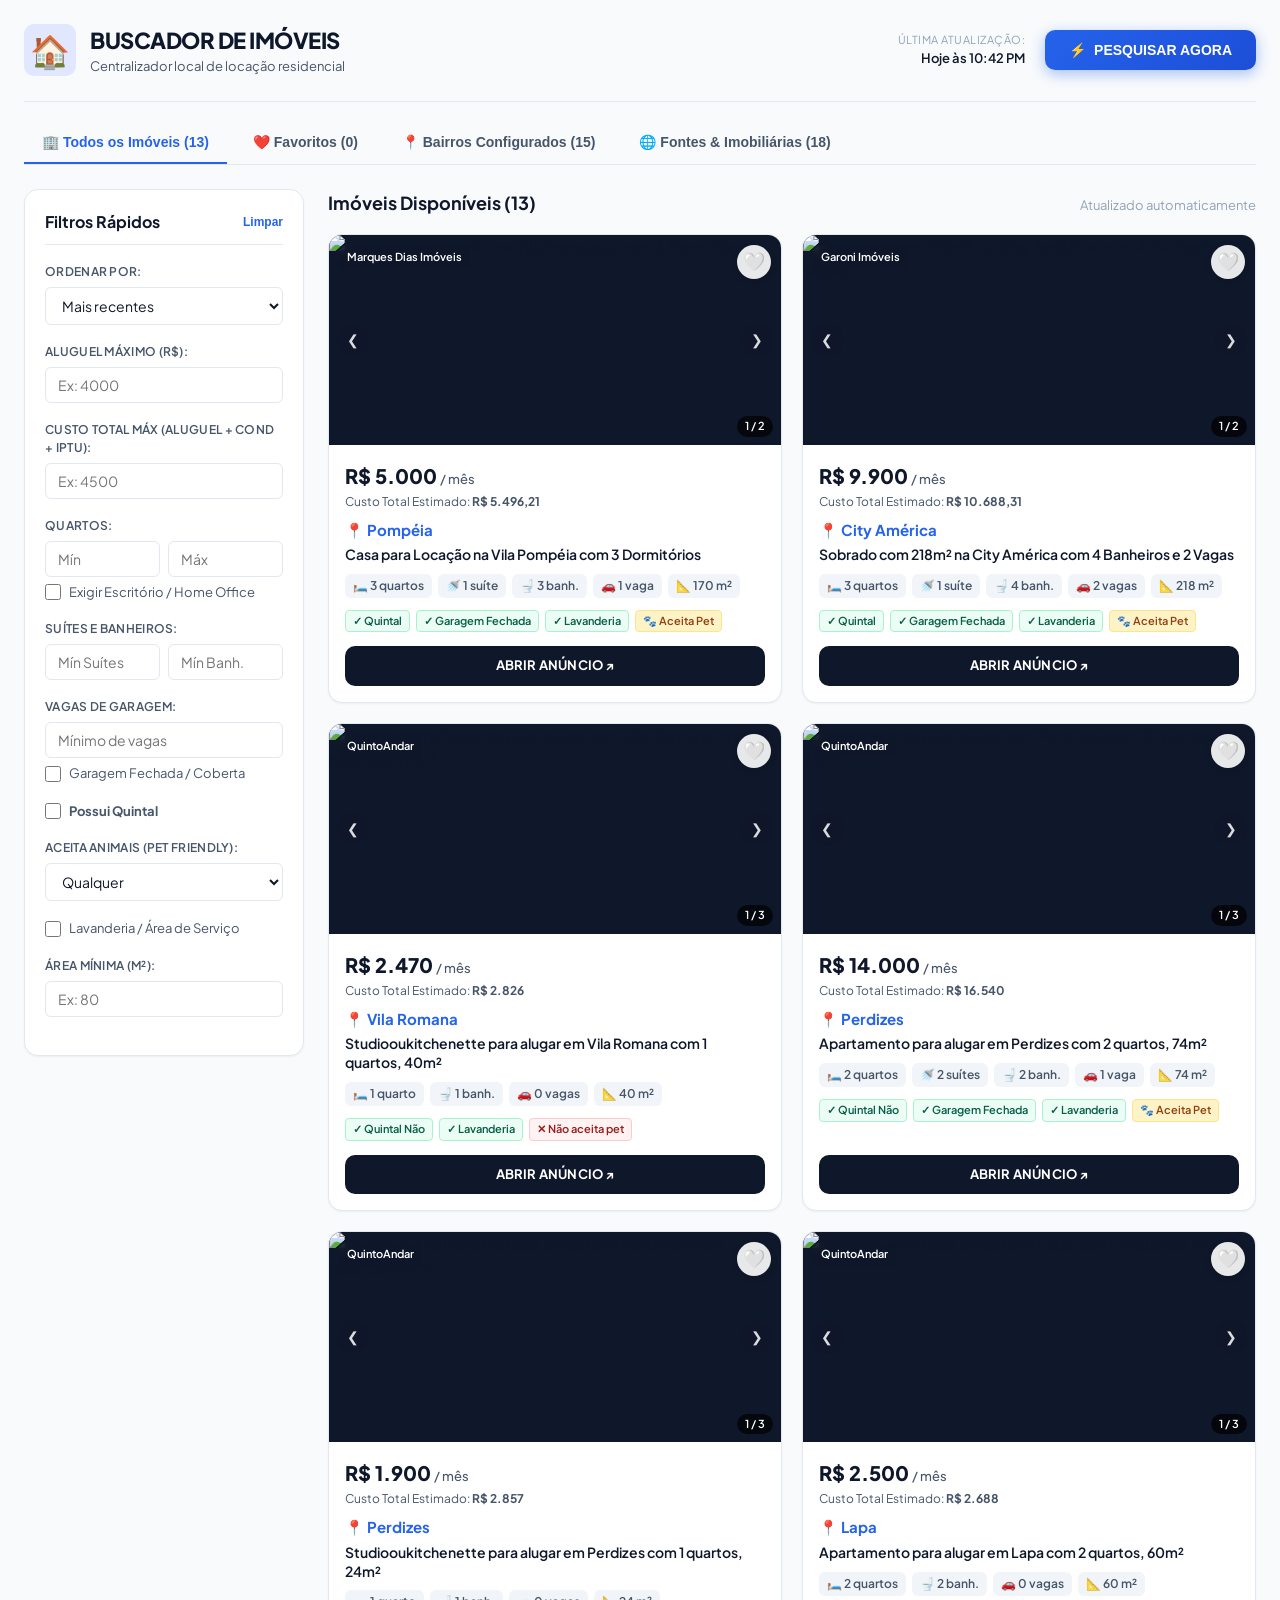
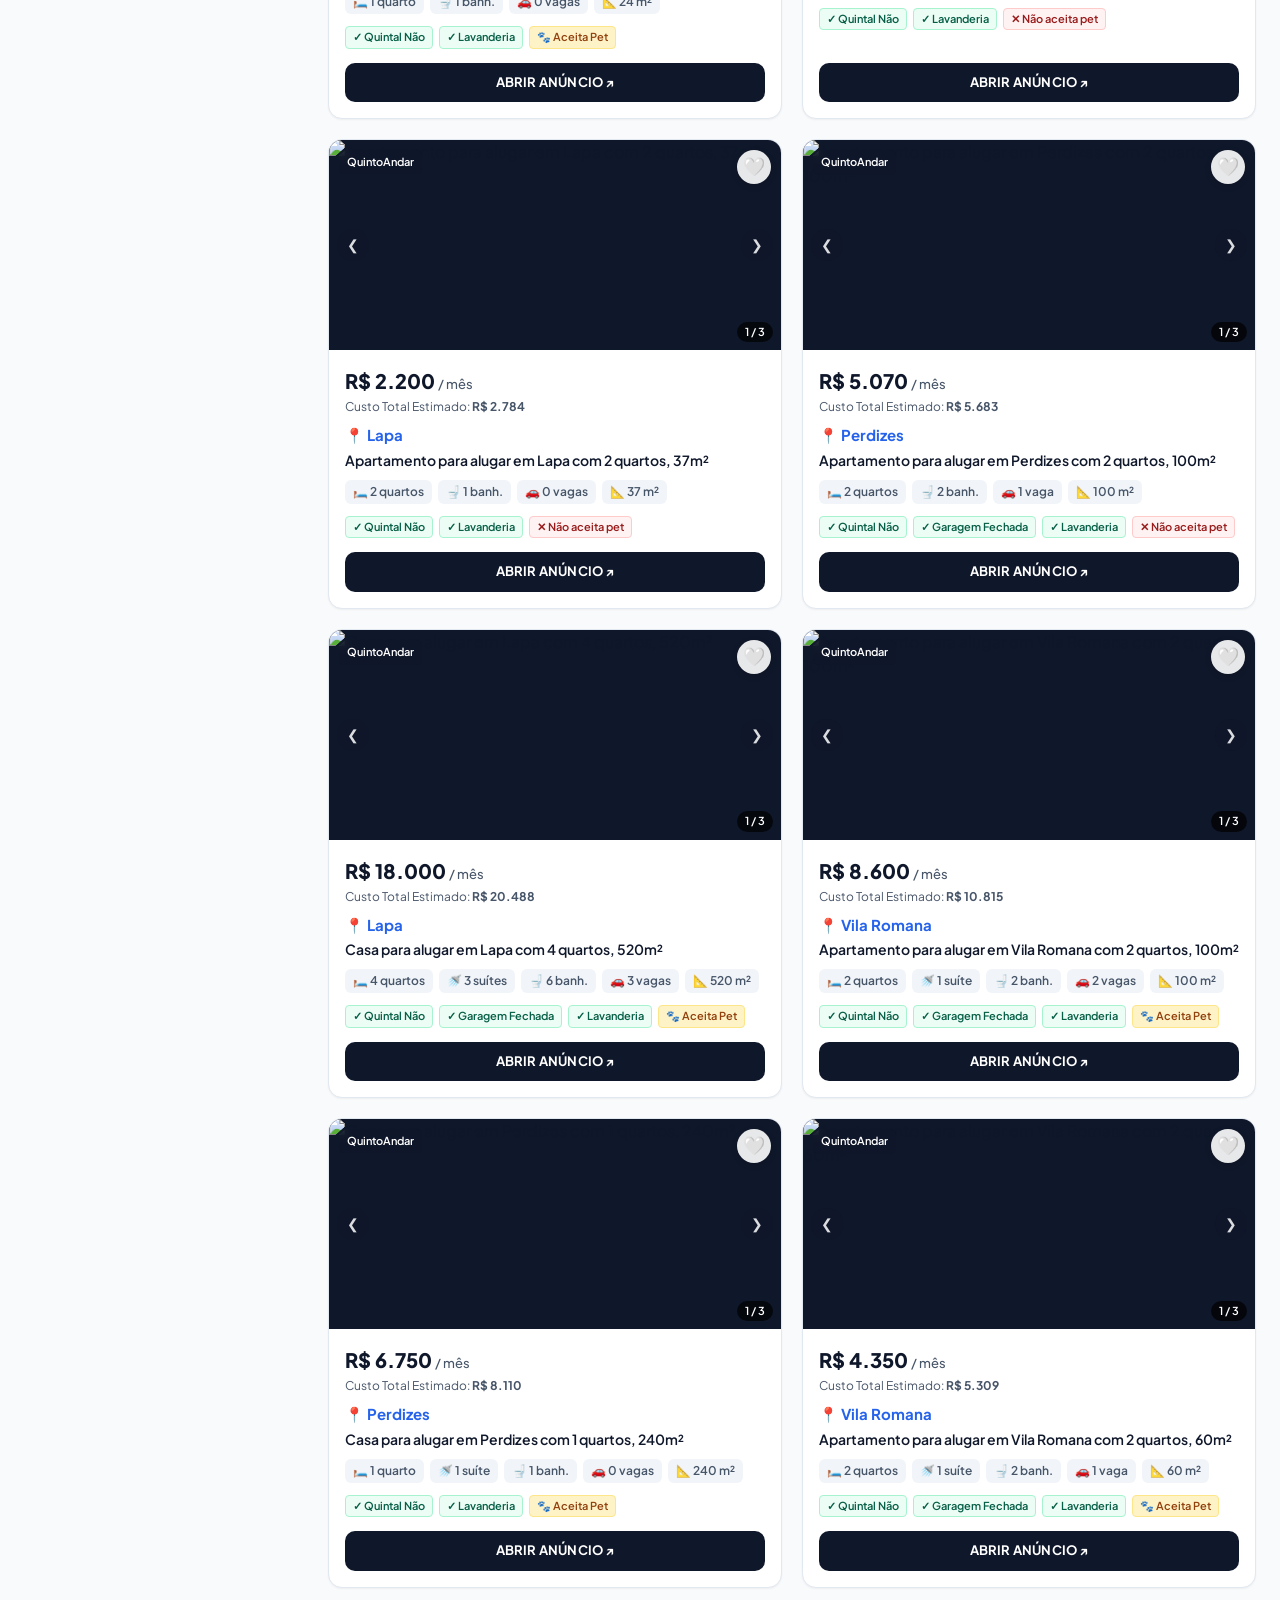
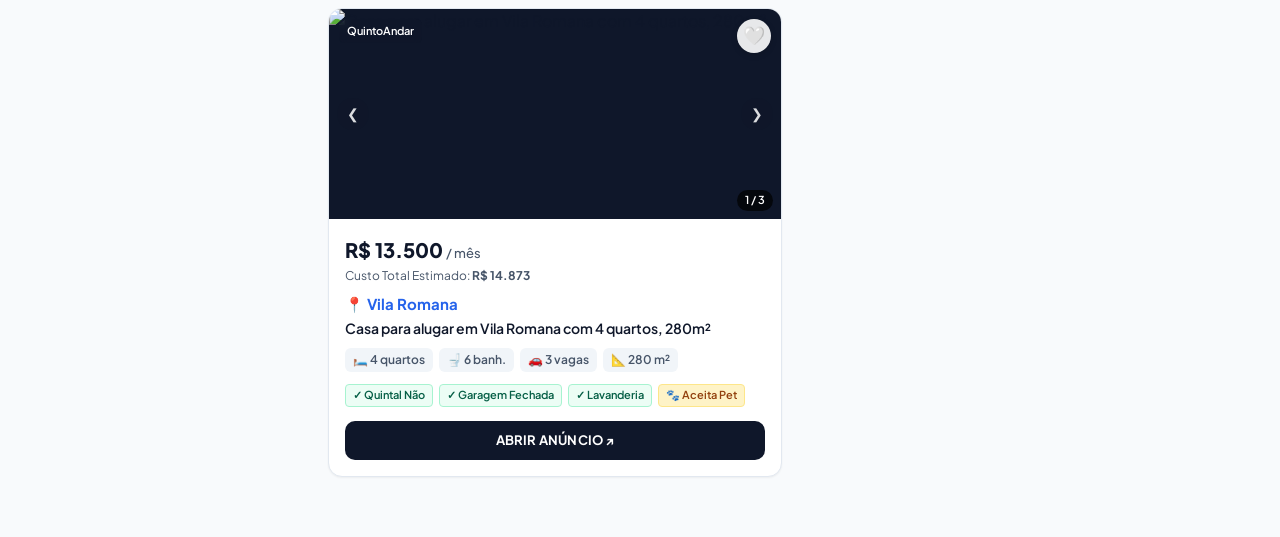
==== commit 1c0d6578: "chore(bot): atualização diária do catálogo de imóveis [skip ci]" ====
--- a/index.html
+++ b/index.html
@@ -1946,8 +1946,8 @@
       "outras_fontes_json": "[]",
       "observacao_localizacao": null,
       "indisponivel": 0,
-      "data_coleta": "2026-11-27 17:56:21",
-      "data_atualizacao": "2026-11-27 17:56:21",
+      "data_coleta": "2026-11-28 01:16:44",
+      "data_atualizacao": "2026-11-28 01:16:44",
       "fotos": [
         "https://imgs1.cdn-imobibrasil.com.br/imagens/imoveis/202606242312589295.jpg",
         "https://imgs1.cdn-imobibrasil.com.br/imagens/imoveis/202606251124082207.jpg"
@@ -1982,8 +1982,8 @@
       "outras_fontes_json": "[]",
       "observacao_localizacao": null,
       "indisponivel": 0,
-      "data_coleta": "2026-11-27 17:56:21",
-      "data_atualizacao": "2026-11-27 17:56:21",
+      "data_coleta": "2026-11-28 01:16:44",
+      "data_atualizacao": "2026-11-28 01:16:44",
       "fotos": [
         "https://img.kenlo.io/[base64].jpg",
         "https://img.kenlo.io/[base64].jpg"
@@ -2018,8 +2018,8 @@
       "outras_fontes_json": "[]",
       "observacao_localizacao": null,
       "indisponivel": 0,
-      "data_coleta": "2026-11-27 17:56:21",
-      "data_atualizacao": "2026-11-27 17:56:21",
+      "data_coleta": "2026-11-28 01:16:44",
+      "data_atualizacao": "2026-11-28 01:16:44",
       "fotos": [
         "https://www.quintoandar.com.br/img/crop/landscape/540x360/original895377452-587.12545817676961000691134.jpg",
         "https://www.quintoandar.com.br/img/crop/landscape/540x360/original895377452-199.7238478606681000691135.jpg",
@@ -2055,8 +2055,8 @@
       "outras_fontes_json": "[]",
       "observacao_localizacao": null,
       "indisponivel": 0,
-      "data_coleta": "2026-11-27 17:56:21",
-      "data_atualizacao": "2026-11-27 17:56:21",
+      "data_coleta": "2026-11-28 01:16:44",
+      "data_atualizacao": "2026-11-28 01:16:44",
       "fotos": [
         "https://www.quintoandar.com.br/img/crop/landscape/540x360/original895127768-678.5351521824512enhancedb0wtsp39m1rgc0cskhjvy86ntr.jpg",
         "https://www.quintoandar.com.br/img/crop/landscape/540x360/original895127768-858.6062420497259enhancedenzk14aj7nrga0cskhj8bq7d70.jpg",
@@ -2092,8 +2092,8 @@
       "outras_fontes_json": "[]",
       "observacao_localizacao": null,
       "indisponivel": 0,
-      "data_coleta": "2026-11-27 17:56:21",
-      "data_atualizacao": "2026-11-27 17:56:21",
+      "data_coleta": "2026-11-28 01:16:44",
+      "data_atualizacao": "2026-11-28 01:16:44",
       "fotos": [
         "https://www.quintoandar.com.br/img/crop/landscape/540x360/original895276182-400.525416237839241Sala101.jpg",
         "https://www.quintoandar.com.br/img/crop/landscape/540x360/original895276182-171.97772970661151Sala102.jpg",
@@ -2129,8 +2129,8 @@
       "outras_fontes_json": "[]",
       "observacao_localizacao": null,
       "indisponivel": 0,
-      "data_coleta": "2026-11-27 17:56:21",
-      "data_atualizacao": "2026-11-27 17:56:21",
+      "data_coleta": "2026-11-28 01:16:44",
+      "data_atualizacao": "2026-11-28 01:16:44",
       "fotos": [
         "https://www.quintoandar.com.br/img/crop/landscape/540x360/894140433-311.1498264589322IMG3939.jpg",
         "https://www.quintoandar.com.br/img/crop/landscape/540x360/894140433-534.6020206037498IMG3938.jpg",
@@ -2166,8 +2166,8 @@
       "outras_fontes_json": "[]",
       "observacao_localizacao": null,
       "indisponivel": 0,
-      "data_coleta": "2026-11-27 17:56:21",
-      "data_atualizacao": "2026-11-27 17:56:21",
+      "data_coleta": "2026-11-28 01:16:44",
+      "data_atualizacao": "2026-11-28 01:16:44",
       "fotos": [
         "https://www.quintoandar.com.br/img/crop/landscape/540x360/original895408395-66.36775682064888895408395_17.jpg",
         "https://www.quintoandar.com.br/img/crop/landscape/540x360/original895408395-237.59393760796056895408395_0.jpg",
@@ -2203,8 +2203,8 @@
       "outras_fontes_json": "[]",
       "observacao_localizacao": null,
       "indisponivel": 0,
-      "data_coleta": "2026-11-27 17:56:21",
-      "data_atualizacao": "2026-11-27 17:56:21",
+      "data_coleta": "2026-11-28 01:16:44",
+      "data_atualizacao": "2026-11-28 01:16:44",
       "fotos": [
         "https://www.quintoandar.com.br/img/crop/landscape/540x360/original895277716-586.3879193355306IMG1663.jpg",
         "https://www.quintoandar.com.br/img/crop/landscape/540x360/original895277716-549.7535137515935IMG1666.jpg",
@@ -2240,8 +2240,8 @@
       "outras_fontes_json": "[]",
       "observacao_localizacao": null,
       "indisponivel": 0,
-      "data_coleta": "2026-11-27 17:56:21",
-      "data_atualizacao": "2026-11-27 17:56:21",
+      "data_coleta": "2026-11-28 01:16:44",
+      "data_atualizacao": "2026-11-28 01:16:44",
       "fotos": [
         "https://www.quintoandar.com.br/img/crop/landscape/540x360/893373962-156.56970474431552MG0467.jpg",
         "https://www.quintoandar.com.br/img/crop/landscape/540x360/893373962-506.4198805640737MG0466.jpg",
@@ -2277,8 +2277,8 @@
       "outras_fontes_json": "[]",
       "observacao_localizacao": null,
       "indisponivel": 0,
-      "data_coleta": "2026-11-27 17:56:21",
-      "data_atualizacao": "2026-11-27 17:56:21",
+      "data_coleta": "2026-11-28 01:16:44",
+      "data_atualizacao": "2026-11-28 01:16:44",
       "fotos": [
         "https://www.quintoandar.com.br/img/crop/landscape/540x360/original895472798-248.13293746085773IMG7250.jpg",
         "https://www.quintoandar.com.br/img/crop/landscape/540x360/original895472798-896.8868589271863IMG7248.jpg",
@@ -2314,8 +2314,8 @@
       "outras_fontes_json": "[]",
       "observacao_localizacao": null,
       "indisponivel": 0,
-      "data_coleta": "2026-11-27 17:56:21",
-      "data_atualizacao": "2026-11-27 17:56:21",
+      "data_coleta": "2026-11-28 01:16:44",
+      "data_atualizacao": "2026-11-28 01:16:44",
       "fotos": [
         "https://www.quintoandar.com.br/img/crop/landscape/540x360/original895024558-836.67647558995051Sala.jpg",
         "https://www.quintoandar.com.br/img/crop/landscape/540x360/original895024558-996.64111856193221Sala2.jpg",
@@ -2351,8 +2351,8 @@
       "outras_fontes_json": "[]",
       "observacao_localizacao": null,
       "indisponivel": 0,
-      "data_coleta": "2026-11-27 17:56:21",
-      "data_atualizacao": "2026-11-27 17:56:21",
+      "data_coleta": "2026-11-28 01:16:44",
+      "data_atualizacao": "2026-11-28 01:16:44",
       "fotos": [
         "https://www.quintoandar.com.br/img/crop/landscape/540x360/892777195-136.90066880351003DSC0069.jpg",
         "https://www.quintoandar.com.br/img/crop/landscape/540x360/892777195-109.31690676142325DSC0073.jpg",
@@ -2388,8 +2388,8 @@
       "outras_fontes_json": "[]",
       "observacao_localizacao": null,
       "indisponivel": 0,
-      "data_coleta": "2026-11-27 17:56:21",
-      "data_atualizacao": "2026-11-27 17:56:21",
+      "data_coleta": "2026-11-28 01:16:44",
+      "data_atualizacao": "2026-11-28 01:16:44",
       "fotos": [
         "https://www.quintoandar.com.br/img/crop/landscape/540x360/original895519199-964.8277997898905e74000b7-38fb-48af-a3ac-cb8271a4cd62-LEAD3P-1e34ddbe-47fb-4022-aee7-14123859b5fb.jpg",
         "https://www.quintoandar.com.br/img/crop/landscape/540x360/original895519199-563.5341896743492e74000b7-38fb-48af-a3ac-cb8271a4cd62-LEAD3P-dc3706b2-e950-4978-966a-9f2f82c20d6f.jpg",
